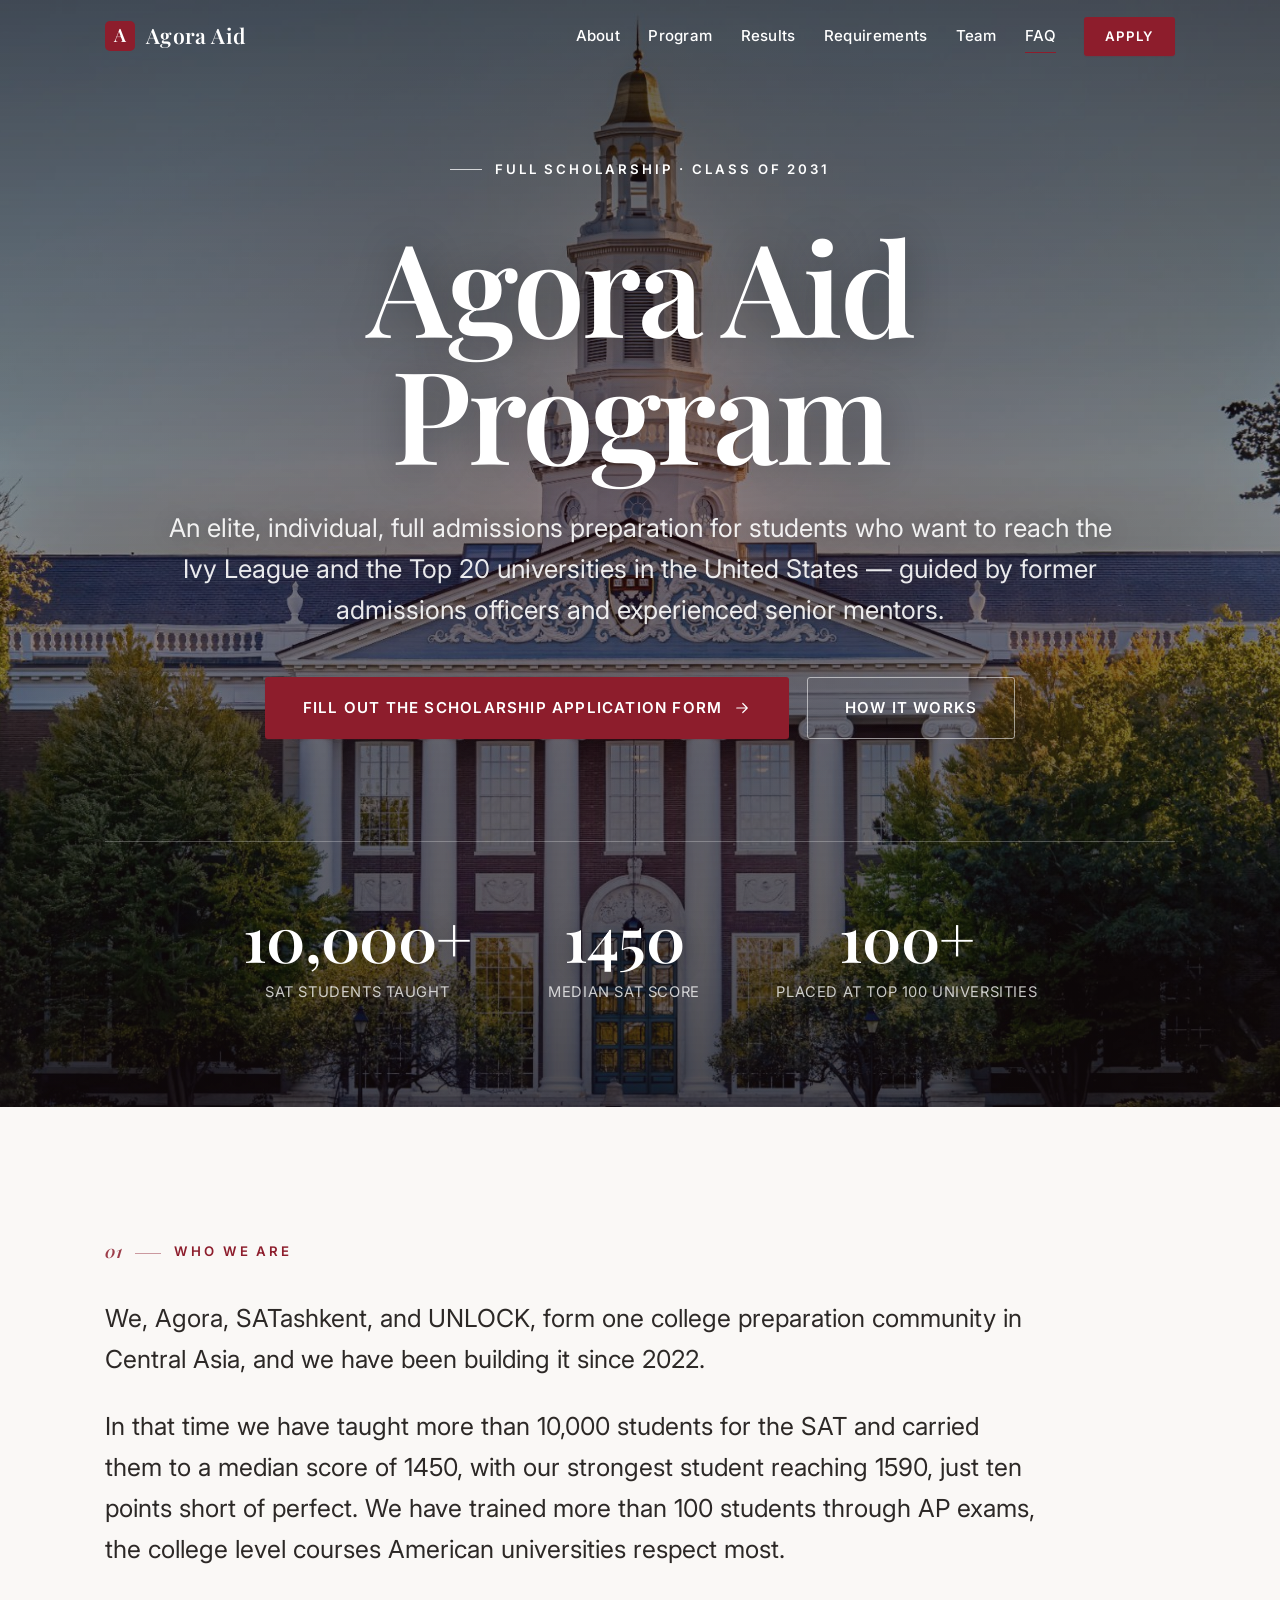
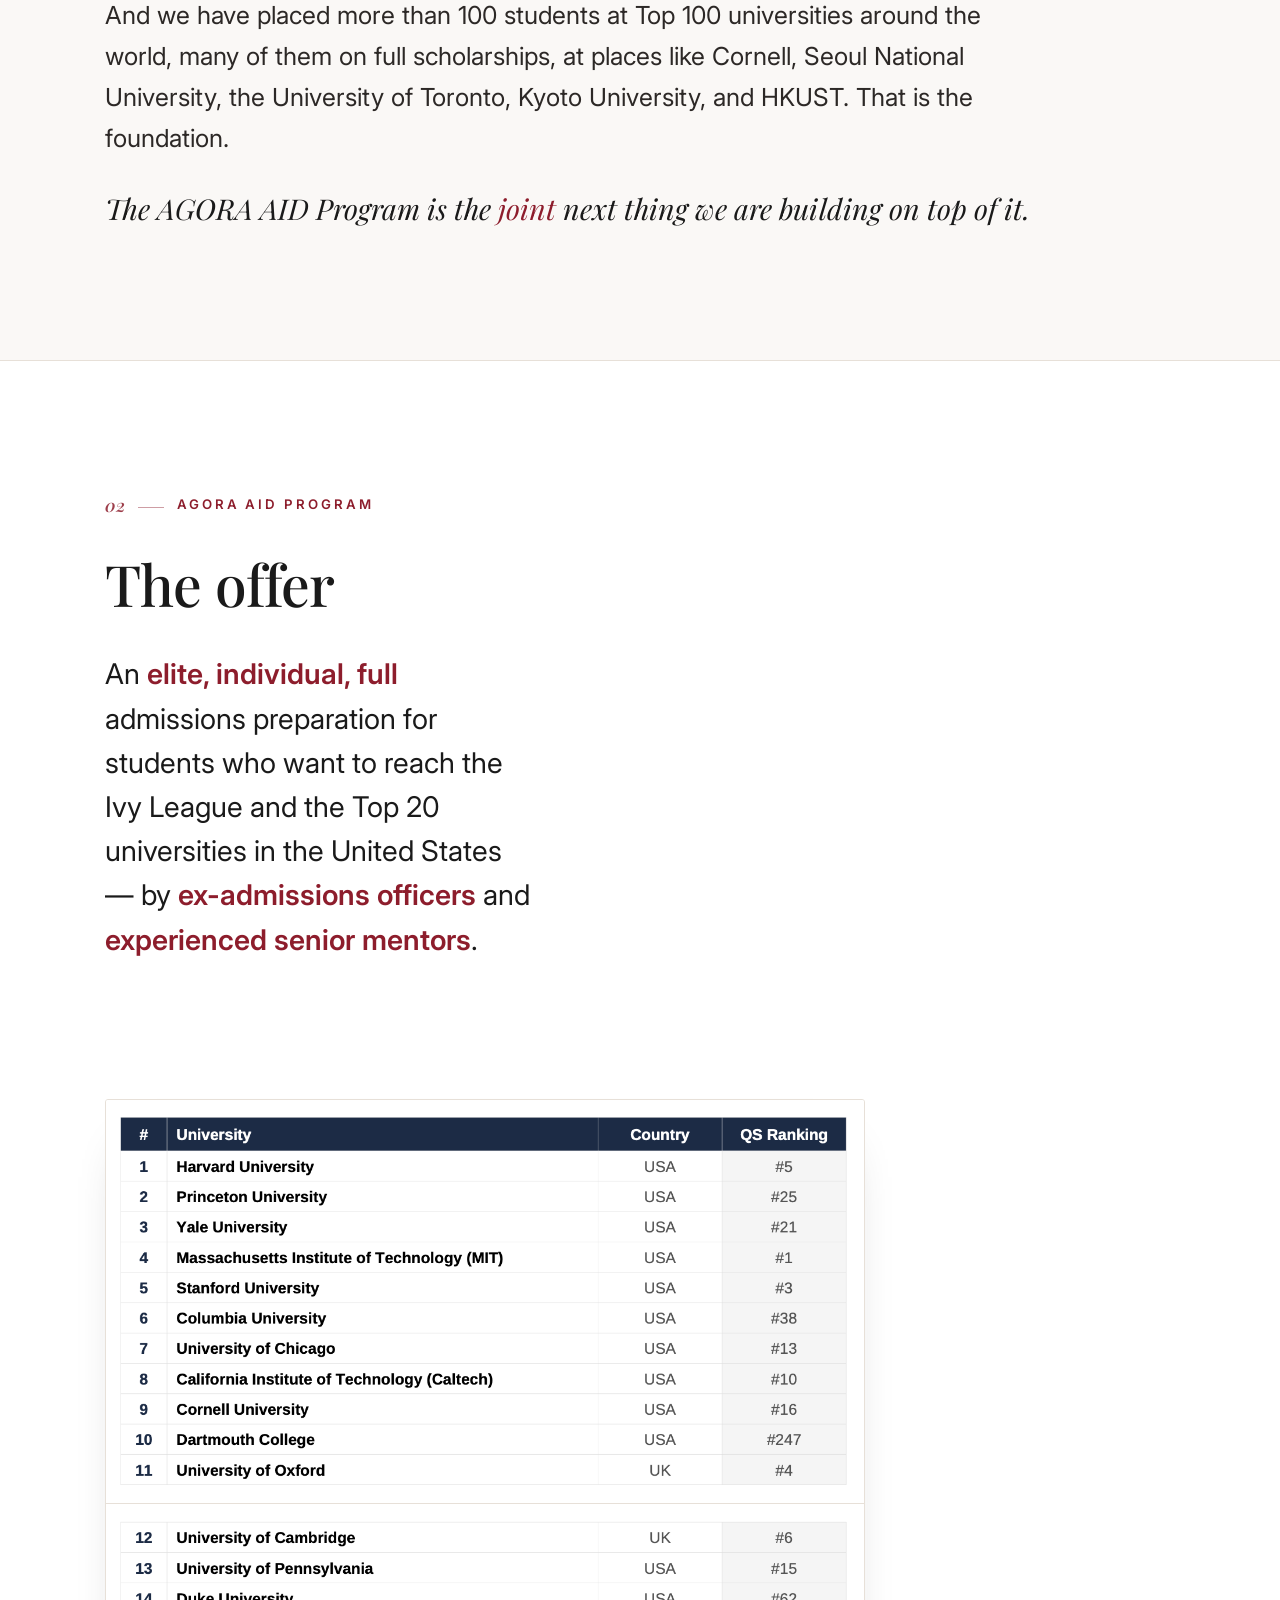
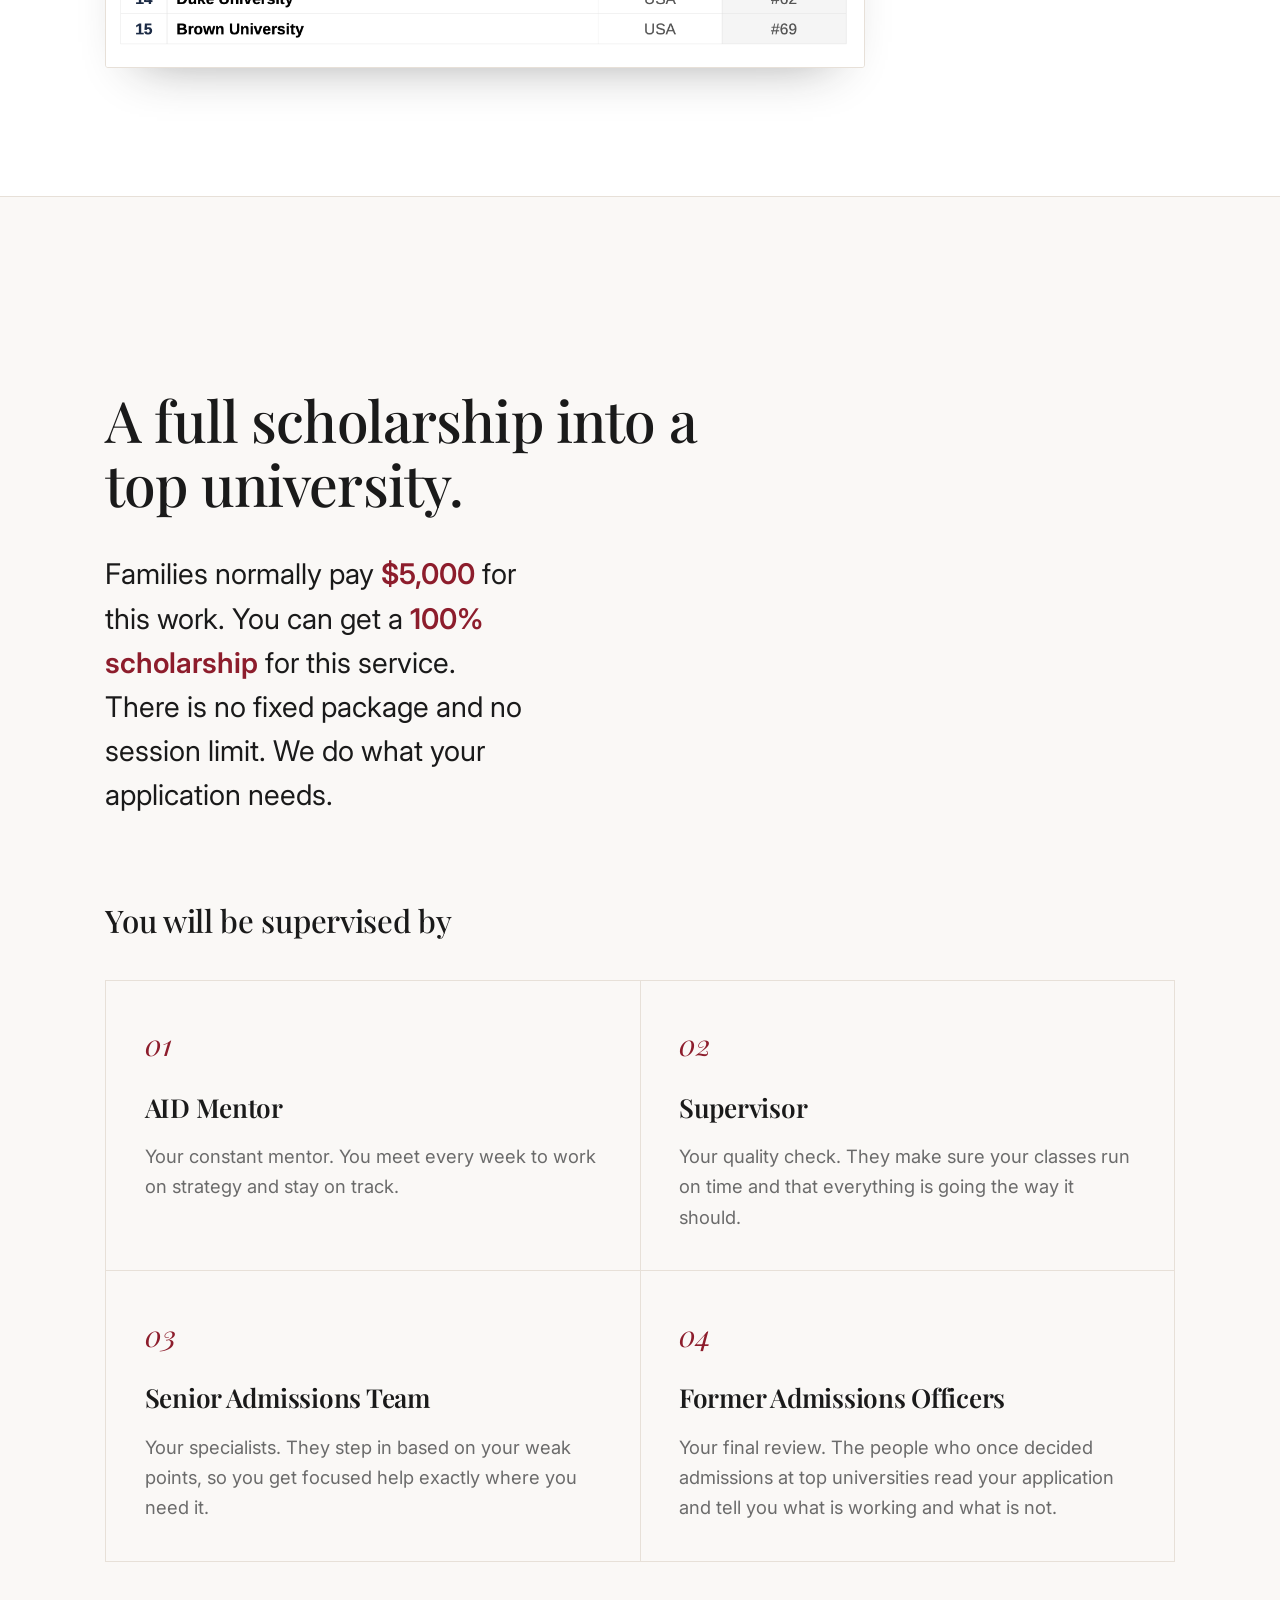
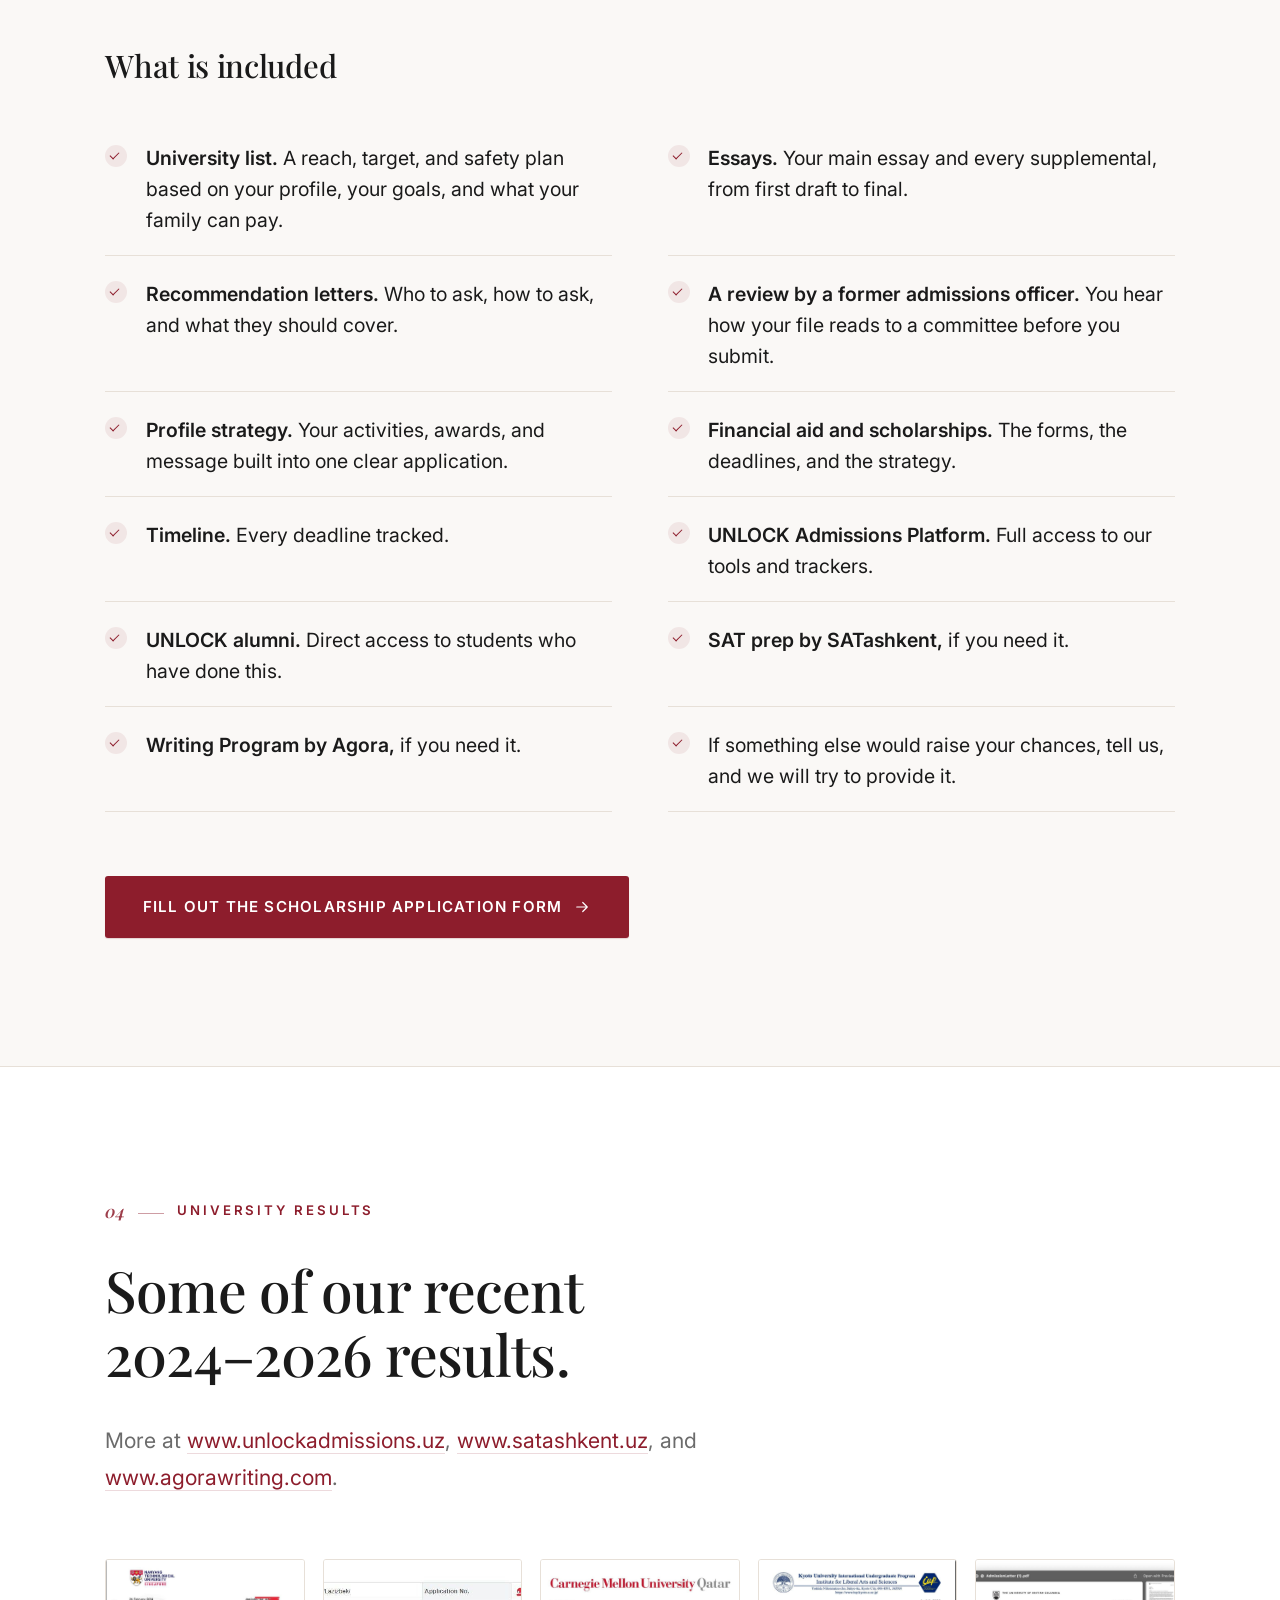
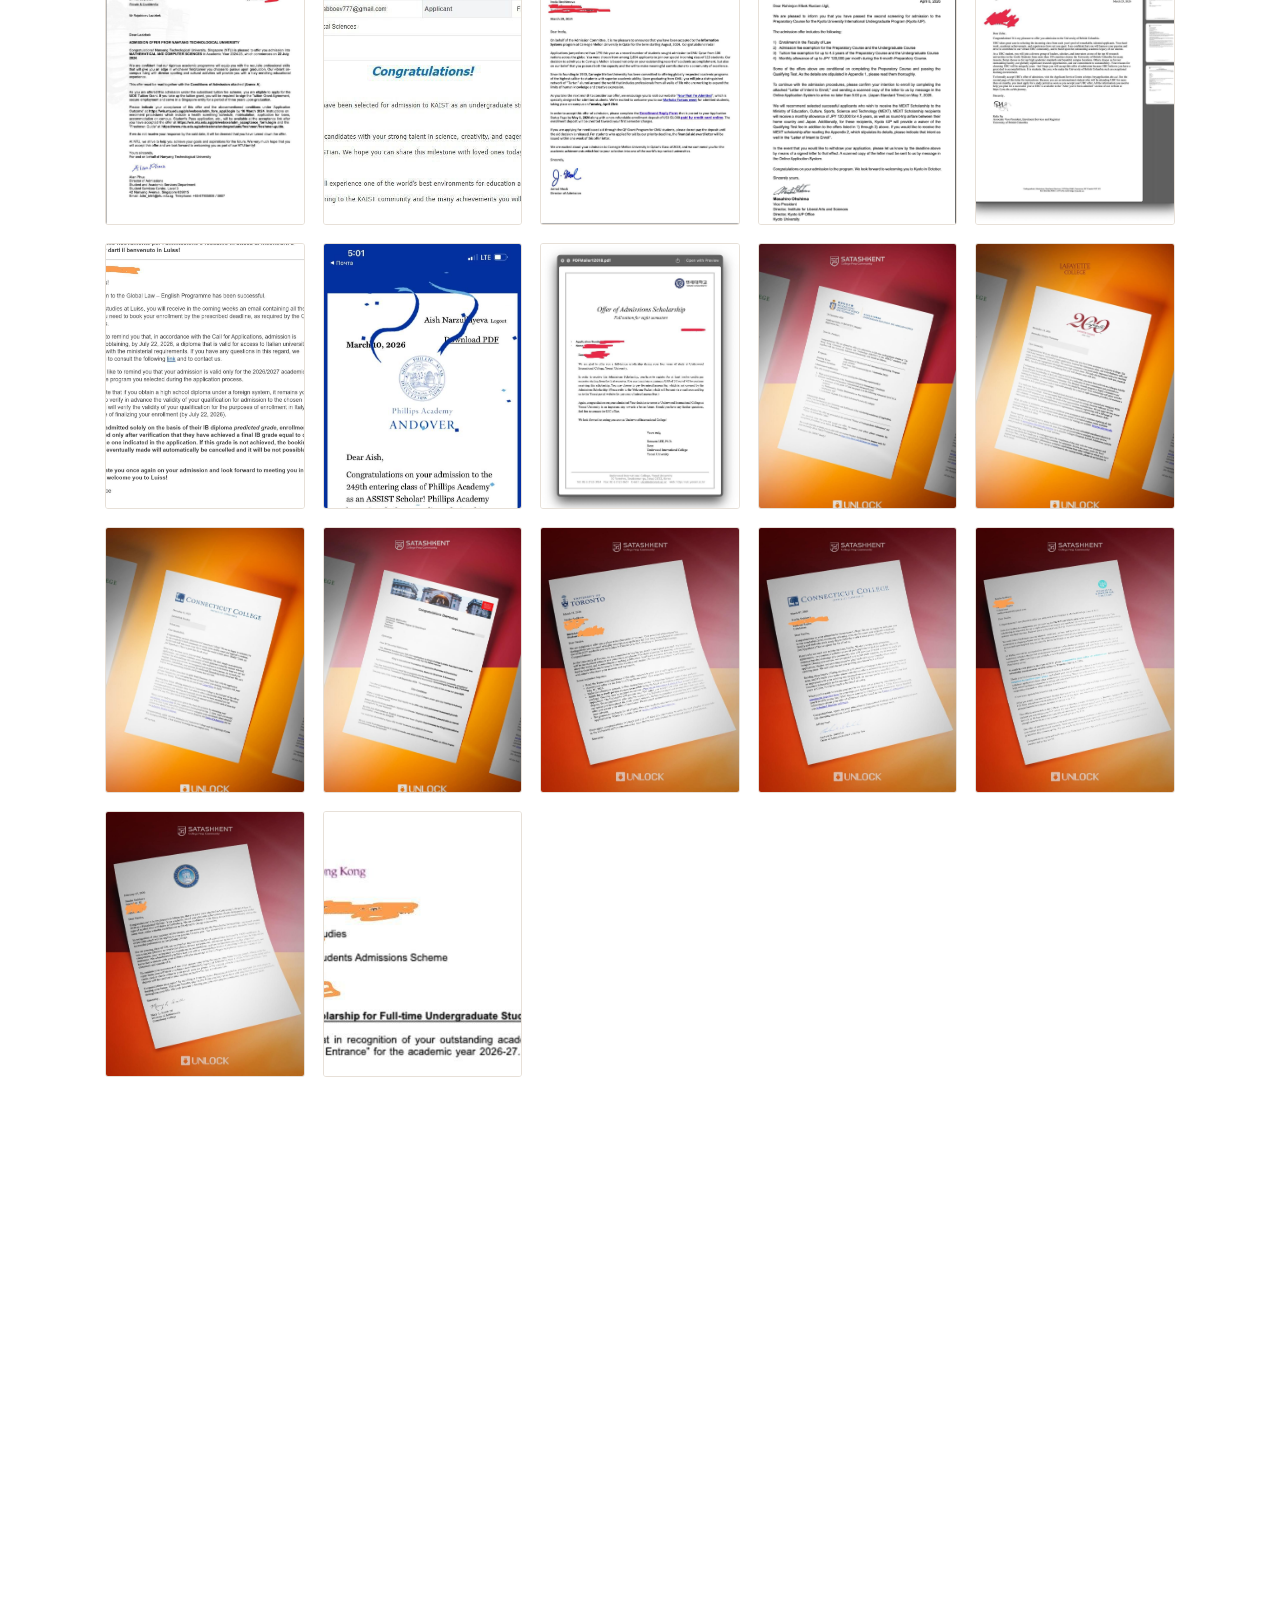
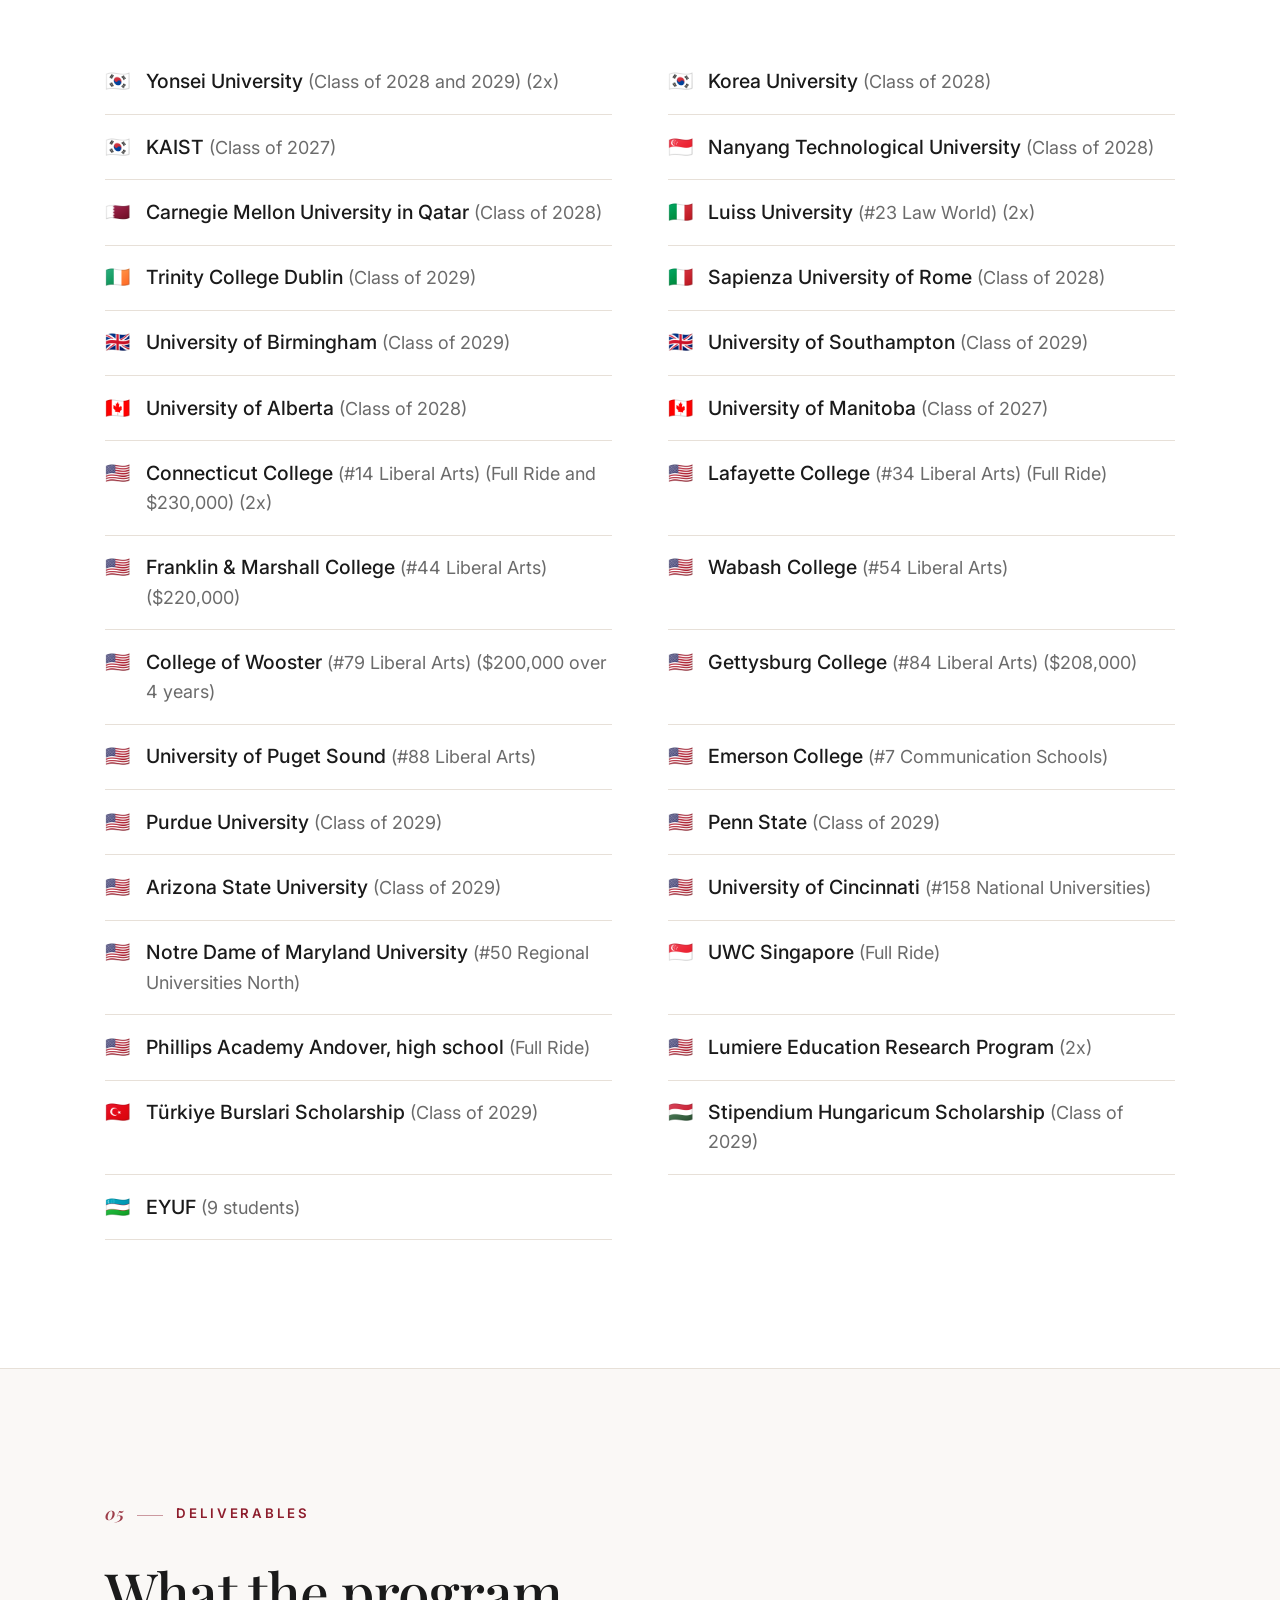
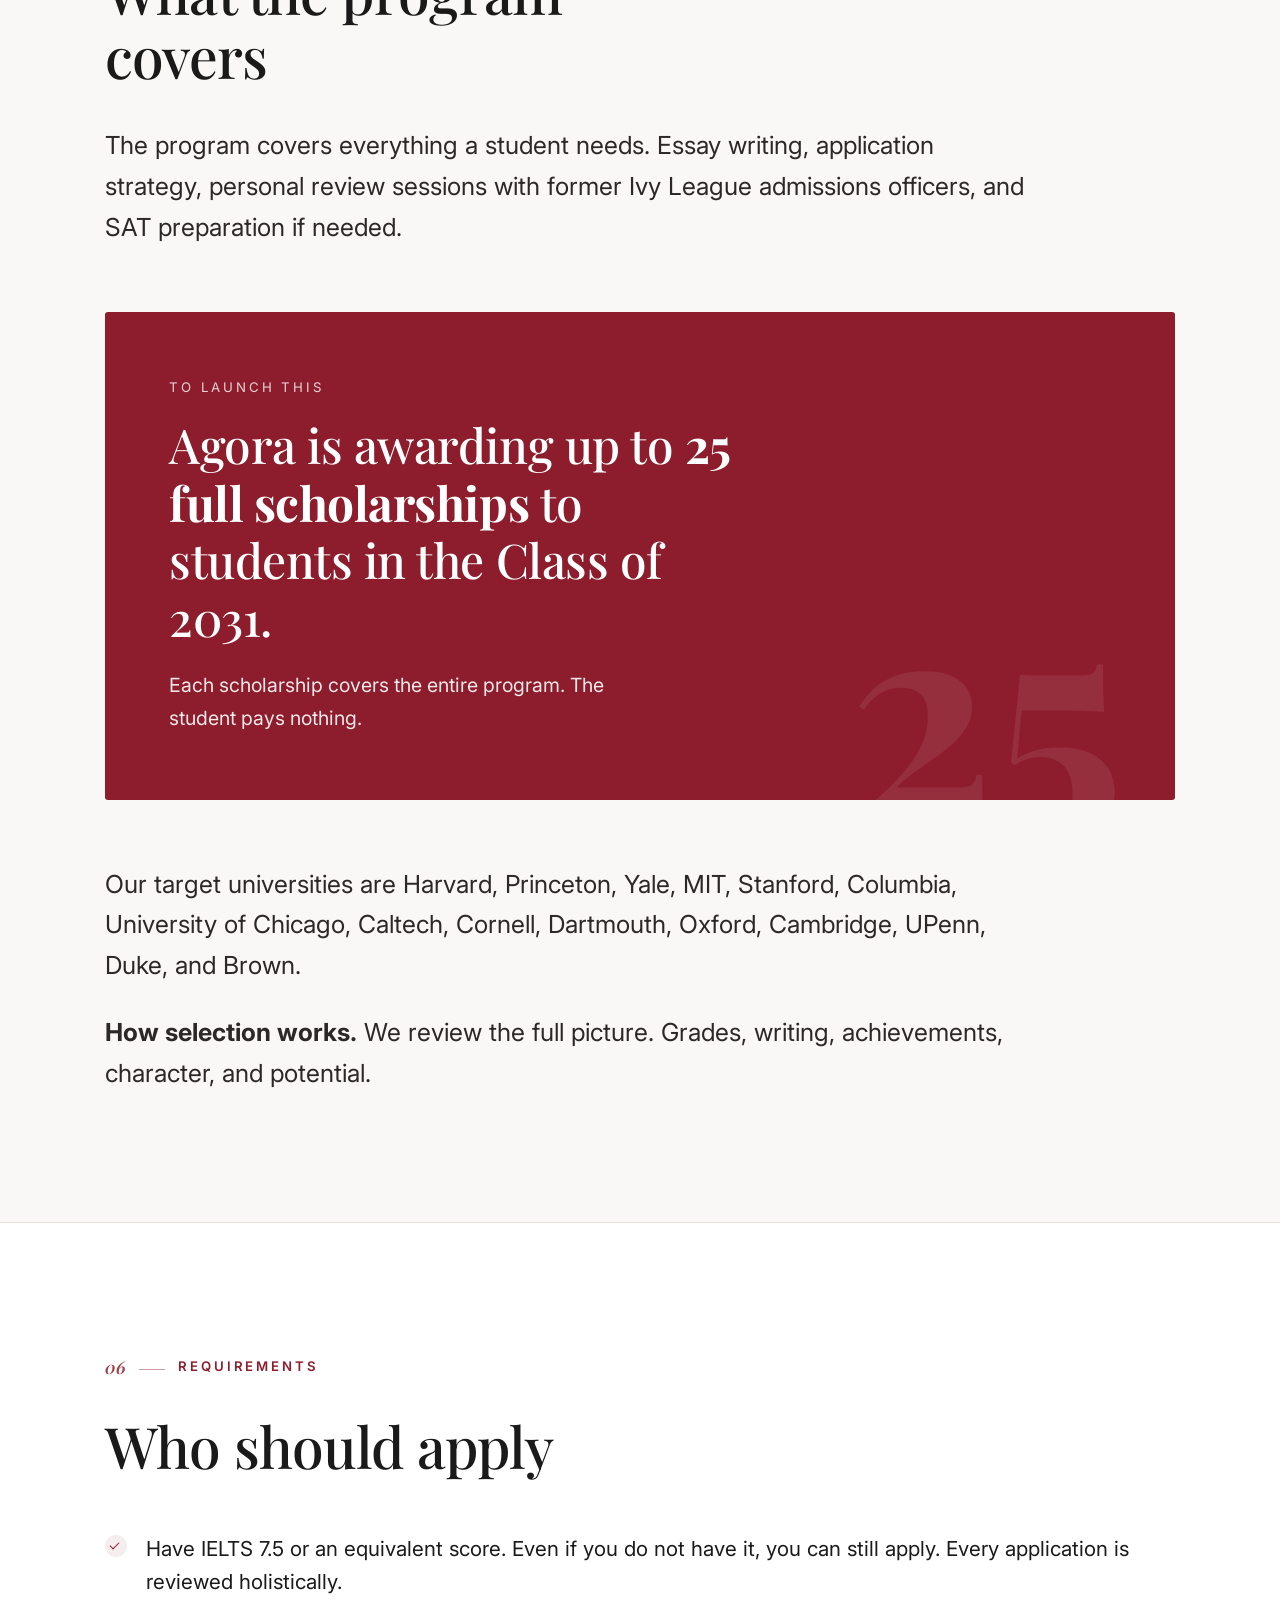
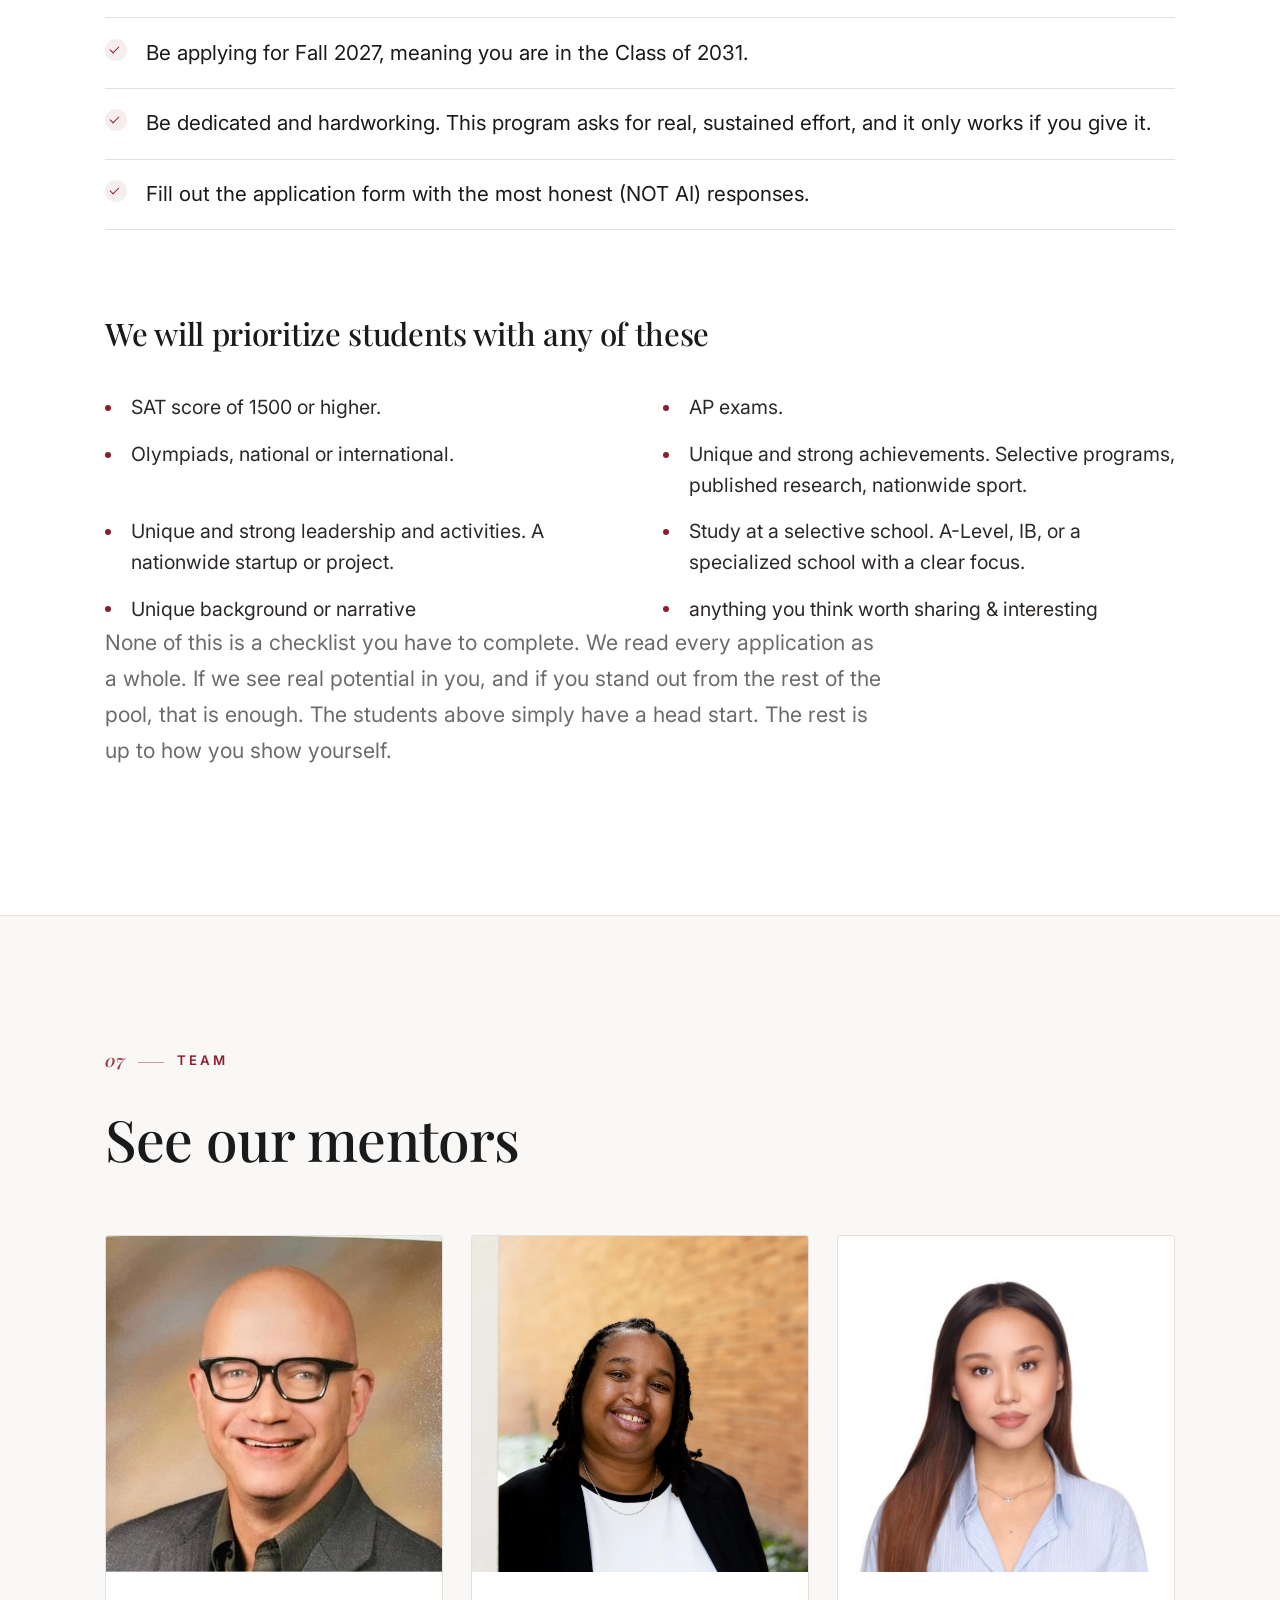
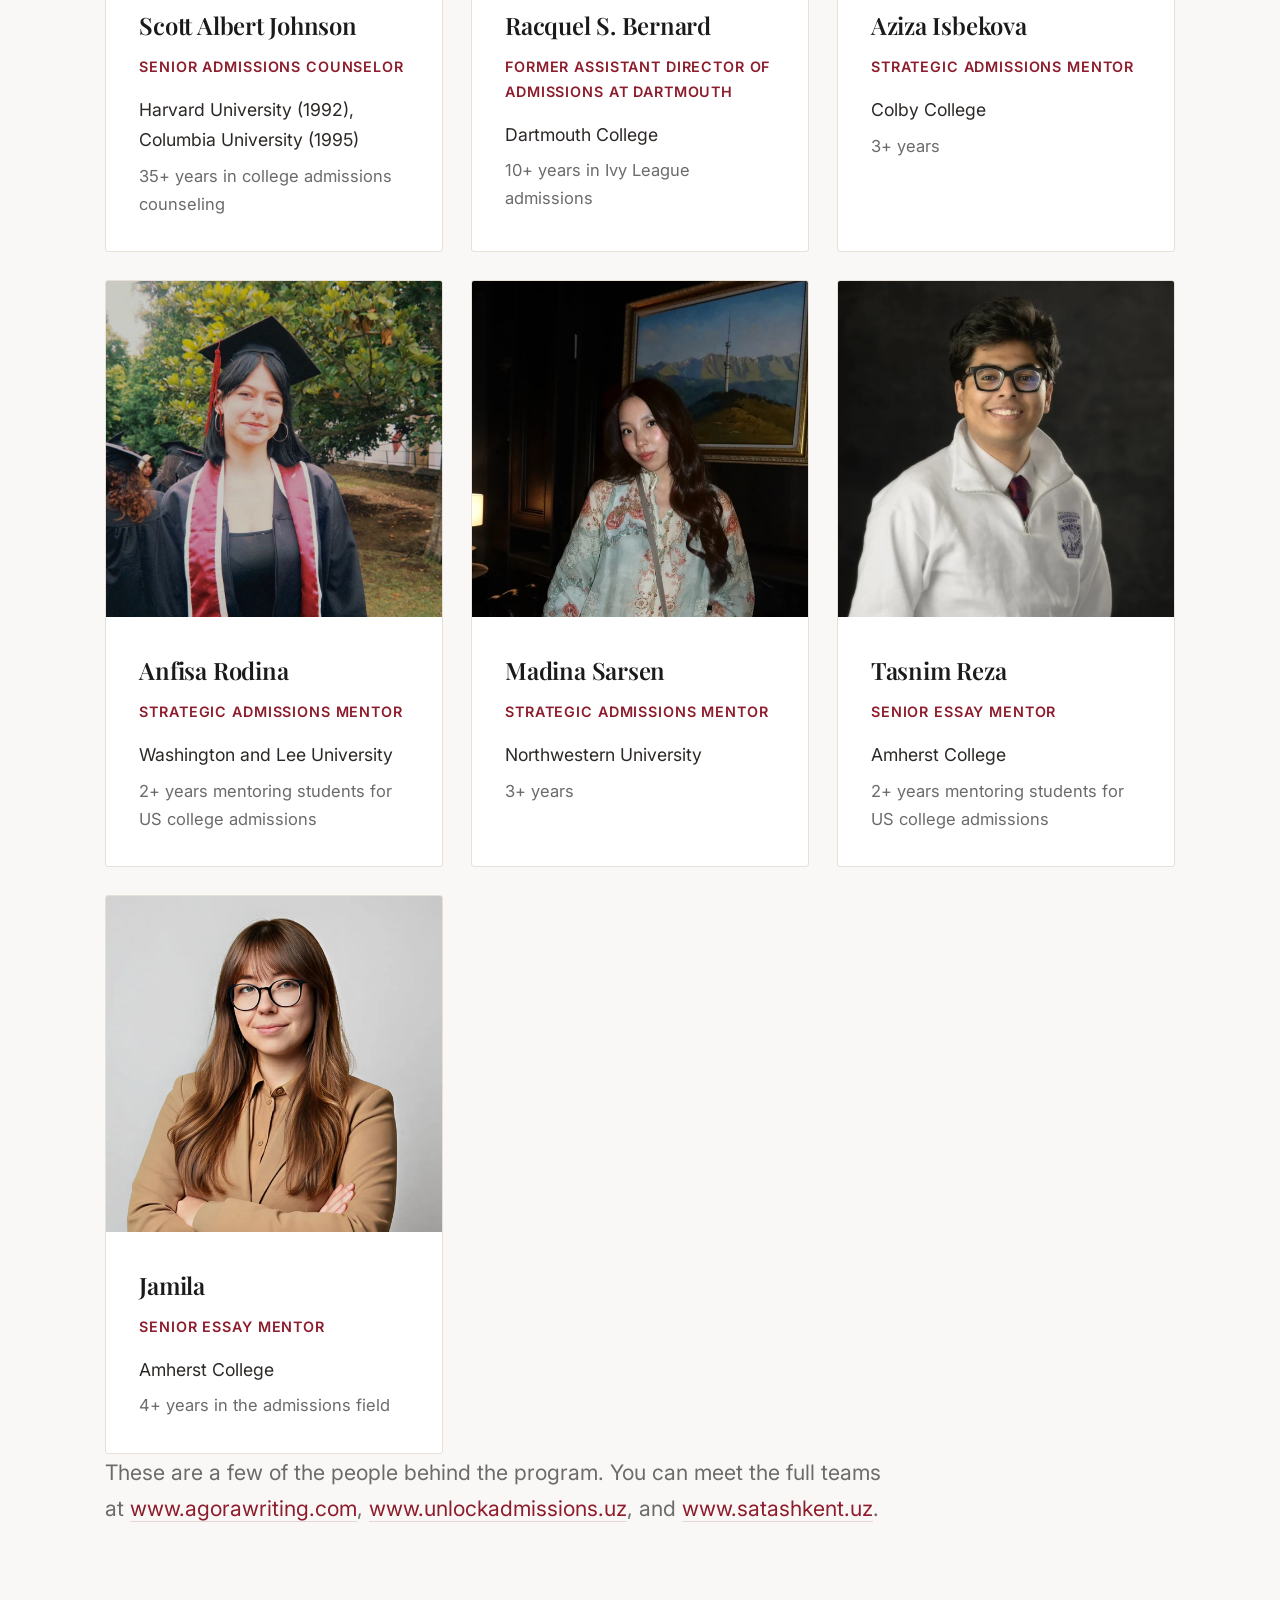
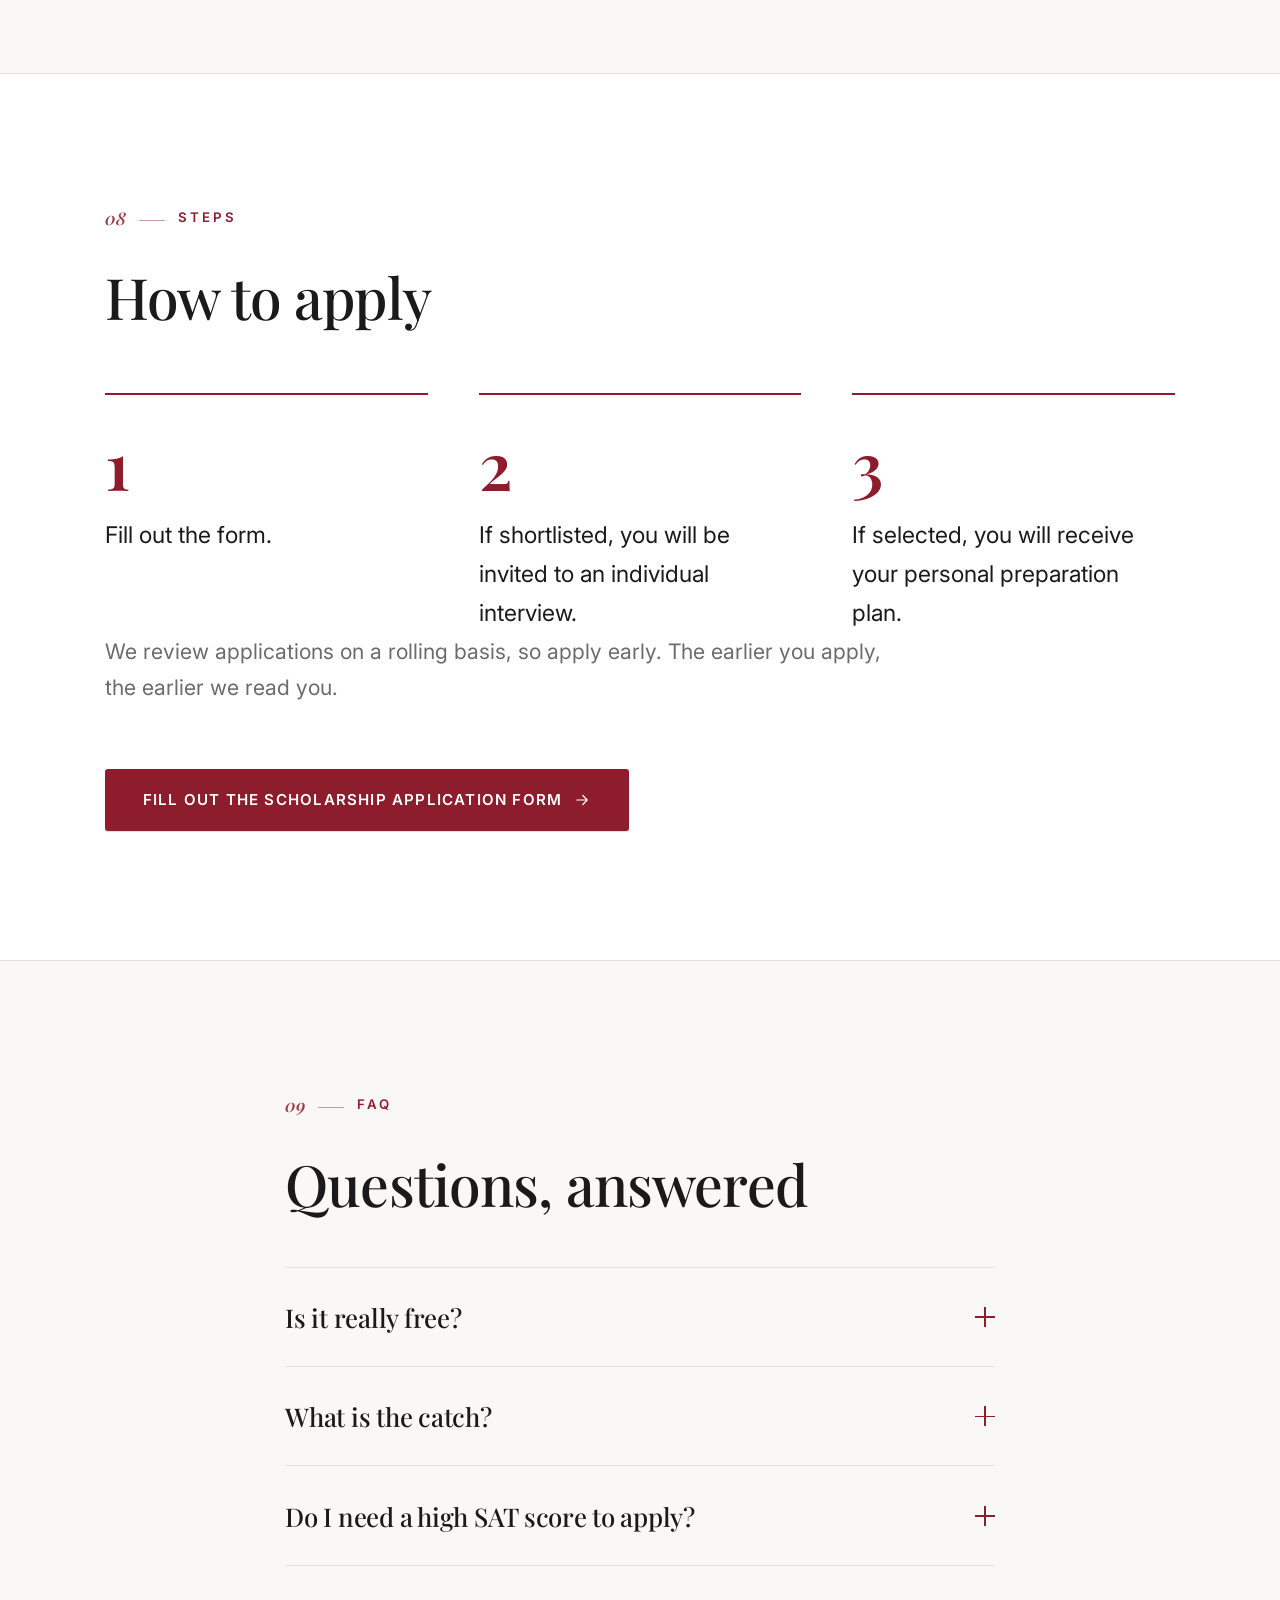
==== index.html @ 552ac9ff "Add Agora Aid Program scholarship landing site Premium single-page marketing site (HTML/CSS/vanilla " ====
<!DOCTYPE html>
<html lang="en">
<head>
  <meta charset="UTF-8" />
  <meta name="viewport" content="width=device-width, initial-scale=1" />

  <title>Agora Aid Program — Class of 2031 · Full Scholarship</title>
  <meta
    name="description"
    content="An elite, individual, full admissions preparation for students aiming at the Ivy League and the Top 20 universities in the United States. Up to 25 full scholarships for the Class of 2031."
  />
  <meta name="theme-color" content="#8D1D2C" />

  <!-- Open Graph -->
  <meta property="og:title" content="Agora Aid Program — Class of 2031 · Full Scholarship" />
  <meta
    property="og:description"
    content="Elite, individual admissions preparation for the Ivy League and Top 20 U.S. universities. Up to 25 full scholarships."
  />
  <meta property="og:type" content="website" />

  <!-- Favicon: ruby-red monogram -->
  <link
    rel="icon"
    href="data:image/svg+xml,%3Csvg xmlns='http://www.w3.org/2000/svg' viewBox='0 0 100 100'%3E%3Crect width='100' height='100' rx='14' fill='%238D1D2C'/%3E%3Ctext x='50' y='73' font-family='Georgia,serif' font-size='62' fill='%23FAF8F6' text-anchor='middle'%3EA%3C/text%3E%3C/svg%3E"
  />

  <!-- Fonts: Playfair Display (display serif) + Inter (body sans) -->
  <link rel="preconnect" href="https://fonts.googleapis.com" />
  <link rel="preconnect" href="https://fonts.gstatic.com" crossorigin />
  <link
    href="https://fonts.googleapis.com/css2?family=Inter:wght@300;400;500;600;700&family=Playfair+Display:ital,wght@0,400;0,500;0,600;0,700;1,400;1,500&display=swap"
    rel="stylesheet"
  />

  <!-- Hero background (LCP) — fetch early -->
  <link rel="preload" as="image" href="images/hero.jpg" />

  <link rel="stylesheet" href="styles.css" />
</head>

<body>
  <!-- Accessibility: skip link -->
  <a class="skip-link" href="#main">Skip to content</a>

  <!-- ============================================================= -->
  <!-- NAVIGATION                                                     -->
  <!-- ============================================================= -->
  <header class="nav" id="nav" data-nav>
    <div class="container nav__inner">
      <a class="nav__brand" href="#top" aria-label="Agora Aid Program — home">
        <span class="nav__brand-mark">A</span>
        <span class="nav__brand-text">Agora&nbsp;Aid</span>
      </a>

      <nav class="nav__links" id="nav-links" aria-label="Primary">
        <a href="#about">About</a>
        <a href="#program">Program</a>
        <a href="#results">Results</a>
        <a href="#requirements">Requirements</a>
        <a href="#team">Team</a>
        <a href="#faq">FAQ</a>
        <a class="btn btn--primary btn--sm nav__cta" href="#apply">Apply</a>
      </nav>

      <button
        class="nav__toggle"
        id="nav-toggle"
        aria-label="Open menu"
        aria-expanded="false"
        aria-controls="nav-links"
      >
        <span></span><span></span><span></span>
      </button>
    </div>
  </header>

  <main id="main">
    <a id="top"></a>

    <!-- =========================================================== -->
    <!-- HERO                                                         -->
    <!-- =========================================================== -->
    <section class="hero" id="hero">
      <div class="container hero__inner">
        <p class="eyebrow eyebrow--center reveal">
          <span class="eyebrow__rule"></span>
          Full Scholarship · Class of 2031
        </p>

        <h1 class="hero__title reveal" data-reveal-delay="1">
          Agora Aid<br />Program
        </h1>

        <p class="hero__lead reveal" data-reveal-delay="2">
          An elite, individual, full admissions preparation for students who want to
          reach the Ivy League and the Top&nbsp;20 universities in the United States —
          guided by former admissions officers and experienced senior mentors.
        </p>

        <div class="hero__actions reveal" data-reveal-delay="3">
          <a class="btn btn--primary btn--lg" href="#apply">
            Fill out the scholarship application form
            <svg class="btn__arrow" viewBox="0 0 24 24" aria-hidden="true">
              <path d="M5 12h14M13 6l6 6-6 6" fill="none" stroke="currentColor" stroke-width="1.6" stroke-linecap="round" stroke-linejoin="round"/>
            </svg>
          </a>
          <a class="btn btn--ghost btn--lg" href="#about">How it works</a>
        </div>

        <!-- Stat band -->
        <dl class="stats reveal" data-reveal-delay="4">
          <div class="stats__item">
            <dt class="stats__num">10,000+</dt>
            <dd class="stats__label">SAT students taught</dd>
          </div>
          <div class="stats__item">
            <dt class="stats__num">1450</dt>
            <dd class="stats__label">Median SAT score</dd>
          </div>
          <div class="stats__item">
            <dt class="stats__num">100+</dt>
            <dd class="stats__label">Placed at Top 100 universities</dd>
          </div>
        </dl>
      </div>
    </section>

    <!-- =========================================================== -->
    <!-- 01 · WHO WE ARE                                              -->
    <!-- =========================================================== -->
    <section class="section" id="about">
      <div class="container">
        <p class="eyebrow reveal"><span class="eyebrow__num">01</span> Who We Are</p>
        <div class="prose prose--lead">
          <p class="reveal">
            We, Agora, SATashkent, and UNLOCK, form one college preparation community in
            Central Asia, and we have been building it since 2022.
          </p>
          <p class="reveal">
            In that time we have taught more than 10,000 students for the SAT and carried
            them to a median score of 1450, with our strongest student reaching 1590, just
            ten points short of perfect. We have trained more than 100 students through AP
            exams, the college level courses American universities respect most.
          </p>
          <p class="reveal">
            And we have placed more than 100 students at Top 100 universities around the
            world, many of them on full scholarships, at places like Cornell, Seoul National
            University, the University of Toronto, Kyoto University, and HKUST. That is the
            foundation.
          </p>
          <p class="reveal prose__accent">
            The AGORA AID Program is the <em>joint</em> next thing we are building on top of it.
          </p>
        </div>
      </div>
    </section>

    <!-- =========================================================== -->
    <!-- 02 · AGORA AID PROGRAM                                       -->
    <!-- =========================================================== -->
    <section class="section section--alt" id="program">
      <div class="container">
        <p class="eyebrow reveal"><span class="eyebrow__num">02</span> Agora Aid Program</p>
        <h2 class="section__title reveal">The offer</h2>

        <p class="prose__statement reveal">
          An <strong>elite, individual, full</strong> admissions preparation for students who
          want to reach the Ivy League and the Top 20 universities in the United States — by
          <strong>ex-admissions officers</strong> and <strong>experienced senior mentors</strong>.
        </p>

        <p class="program__focus-label eyebrow reveal">
          We will focus on these universities <span class="program__focus-note">(not limited to)</span>
        </p>

        <!-- Target university table (images from the source) -->
        <figure class="uni-table reveal">
          <img
            src="images/universities-1.png"
            alt="Target universities 1–11: Harvard, Princeton, Yale, MIT, Stanford, Columbia, University of Chicago, Caltech, Cornell, Dartmouth and University of Oxford, with country and QS World ranking."
            width="1304" height="694" loading="lazy"
          />
          <img
            src="images/universities-2.png"
            alt="Target universities 12–15: University of Cambridge, University of Pennsylvania, Duke University and Brown University, with country and QS World ranking."
            width="1304" height="280" loading="lazy"
          />
        </figure>
      </div>
    </section>

    <!-- =========================================================== -->
    <!-- 03 · WHAT YOU GET                                            -->
    <!-- =========================================================== -->
    <section class="section" id="benefits">
      <div class="container">
        <p class="eyebrow reveal"><span class="eyebrow__num">03</span> What You Get</p>
        <h2 class="section__title reveal">A full scholarship into a top university.</h2>

        <p class="prose__statement reveal">
          Families normally pay <strong>$5,000</strong> for this work. You can get a
          <strong>100% scholarship</strong> for this service. There is no fixed package and no
          session limit. We do what your application needs.
        </p>

        <h3 class="subhead reveal">You will be supervised by</h3>
        <ol class="cards cards--numbered" aria-label="Your team">
          <li class="card reveal">
            <span class="card__num">01</span>
            <h4 class="card__title">AID Mentor</h4>
            <p class="card__body">
              Your constant mentor. You meet every week to work on strategy and stay on track.
            </p>
          </li>
          <li class="card reveal">
            <span class="card__num">02</span>
            <h4 class="card__title">Supervisor</h4>
            <p class="card__body">
              Your quality check. They make sure your classes run on time and that everything
              is going the way it should.
            </p>
          </li>
          <li class="card reveal">
            <span class="card__num">03</span>
            <h4 class="card__title">Senior Admissions Team</h4>
            <p class="card__body">
              Your specialists. They step in based on your weak points, so you get focused help
              exactly where you need it.
            </p>
          </li>
          <li class="card reveal">
            <span class="card__num">04</span>
            <h4 class="card__title">Former Admissions Officers</h4>
            <p class="card__body">
              Your final review. The people who once decided admissions at top universities read
              your application and tell you what is working and what is not.
            </p>
          </li>
        </ol>

        <h3 class="subhead reveal">What is included</h3>
        <ul class="included" aria-label="What is included">
          <li class="included__item reveal">
            <span class="included__tick" aria-hidden="true"></span>
            <span><strong>University list.</strong> A reach, target, and safety plan based on your profile, your goals, and what your family can pay.</span>
          </li>
          <li class="included__item reveal">
            <span class="included__tick" aria-hidden="true"></span>
            <span><strong>Essays.</strong> Your main essay and every supplemental, from first draft to final.</span>
          </li>
          <li class="included__item reveal">
            <span class="included__tick" aria-hidden="true"></span>
            <span><strong>Recommendation letters.</strong> Who to ask, how to ask, and what they should cover.</span>
          </li>
          <li class="included__item reveal">
            <span class="included__tick" aria-hidden="true"></span>
            <span><strong>A review by a former admissions officer.</strong> You hear how your file reads to a committee before you submit.</span>
          </li>
          <li class="included__item reveal">
            <span class="included__tick" aria-hidden="true"></span>
            <span><strong>Profile strategy.</strong> Your activities, awards, and message built into one clear application.</span>
          </li>
          <li class="included__item reveal">
            <span class="included__tick" aria-hidden="true"></span>
            <span><strong>Financial aid and scholarships.</strong> The forms, the deadlines, and the strategy.</span>
          </li>
          <li class="included__item reveal">
            <span class="included__tick" aria-hidden="true"></span>
            <span><strong>Timeline.</strong> Every deadline tracked.</span>
          </li>
          <li class="included__item reveal">
            <span class="included__tick" aria-hidden="true"></span>
            <span><strong>UNLOCK Admissions Platform.</strong> Full access to our tools and trackers.</span>
          </li>
          <li class="included__item reveal">
            <span class="included__tick" aria-hidden="true"></span>
            <span><strong>UNLOCK alumni.</strong> Direct access to students who have done this.</span>
          </li>
          <li class="included__item reveal">
            <span class="included__tick" aria-hidden="true"></span>
            <span><strong>SAT prep by SATashkent,</strong> if you need it.</span>
          </li>
          <li class="included__item reveal">
            <span class="included__tick" aria-hidden="true"></span>
            <span><strong>Writing Program by Agora,</strong> if you need it.</span>
          </li>
          <li class="included__item reveal">
            <span class="included__tick" aria-hidden="true"></span>
            <span>If something else would raise your chances, tell us, and we will try to provide it.</span>
          </li>
        </ul>

        <div class="cta-inline reveal">
          <a class="btn btn--primary btn--lg" href="#apply">
            Fill out the scholarship application form
            <svg class="btn__arrow" viewBox="0 0 24 24" aria-hidden="true">
              <path d="M5 12h14M13 6l6 6-6 6" fill="none" stroke="currentColor" stroke-width="1.6" stroke-linecap="round" stroke-linejoin="round"/>
            </svg>
          </a>
        </div>
      </div>
    </section>

    <!-- =========================================================== -->
    <!-- 04 · UNIVERSITY RESULTS                                      -->
    <!-- =========================================================== -->
    <section class="section section--alt" id="results">
      <div class="container">
        <p class="eyebrow reveal"><span class="eyebrow__num">04</span> University Results</p>
        <h2 class="section__title reveal">Some of our recent 2024–2026 results.</h2>
        <p class="prose__statement prose__statement--sm reveal">
          More at
          <a href="https://www.unlockadmissions.uz" target="_blank" rel="noopener">www.unlockadmissions.uz</a>,
          <a href="https://www.satashkent.uz" target="_blank" rel="noopener">www.satashkent.uz</a>, and
          <a href="https://www.agorawriting.com" target="_blank" rel="noopener">www.agorawriting.com</a>.
        </p>

        <!-- Offer-letter gallery (images from the source). Click to enlarge. -->
        <ul class="gallery reveal" aria-label="Admission and scholarship offer letters">
          <li><button class="gallery__tile" type="button" data-full="images/result-01.jpg" aria-label="Enlarge offer letter 1 of 17"><img src="images/result-01.jpg" alt="Admission offer letter received by an Agora Aid student" loading="lazy" /></button></li>
          <li><button class="gallery__tile" type="button" data-full="images/result-02.jpg" aria-label="Enlarge offer letter 2 of 17"><img src="images/result-02.jpg" alt="Scholarship / admission result received by an Agora Aid student" loading="lazy" /></button></li>
          <li><button class="gallery__tile" type="button" data-full="images/result-03.jpg" aria-label="Enlarge offer letter 3 of 17"><img src="images/result-03.jpg" alt="Admission offer letter received by an Agora Aid student" loading="lazy" /></button></li>
          <li><button class="gallery__tile" type="button" data-full="images/result-04.jpg" aria-label="Enlarge offer letter 4 of 17"><img src="images/result-04.jpg" alt="Admission offer letter received by an Agora Aid student" loading="lazy" /></button></li>
          <li><button class="gallery__tile" type="button" data-full="images/result-05.jpg" aria-label="Enlarge offer letter 5 of 17"><img src="images/result-05.jpg" alt="Admission offer letter received by an Agora Aid student" loading="lazy" /></button></li>
          <li><button class="gallery__tile" type="button" data-full="images/result-06.jpg" aria-label="Enlarge offer letter 6 of 17"><img src="images/result-06.jpg" alt="Admission / scholarship result received by an Agora Aid student" loading="lazy" /></button></li>
          <li><button class="gallery__tile" type="button" data-full="images/result-07.jpg" aria-label="Enlarge offer letter 7 of 17"><img src="images/result-07.jpg" alt="Admission offer letter received by an Agora Aid student" loading="lazy" /></button></li>
          <li><button class="gallery__tile" type="button" data-full="images/result-08.jpg" aria-label="Enlarge offer letter 8 of 17"><img src="images/result-08.jpg" alt="Admission offer letter received by an Agora Aid student" loading="lazy" /></button></li>
          <li><button class="gallery__tile" type="button" data-full="images/result-09.jpg" aria-label="Enlarge offer letter 9 of 17"><img src="images/result-09.jpg" alt="Admission offer letter received by an Agora Aid student" loading="lazy" /></button></li>
          <li><button class="gallery__tile" type="button" data-full="images/result-10.jpg" aria-label="Enlarge offer letter 10 of 17"><img src="images/result-10.jpg" alt="Admission offer letter received by an Agora Aid student" loading="lazy" /></button></li>
          <li><button class="gallery__tile" type="button" data-full="images/result-11.jpg" aria-label="Enlarge offer letter 11 of 17"><img src="images/result-11.jpg" alt="Admission offer letter received by an Agora Aid student" loading="lazy" /></button></li>
          <li><button class="gallery__tile" type="button" data-full="images/result-12.jpg" aria-label="Enlarge offer letter 12 of 17"><img src="images/result-12.jpg" alt="Admission offer letter received by an Agora Aid student" loading="lazy" /></button></li>
          <li><button class="gallery__tile" type="button" data-full="images/result-13.jpg" aria-label="Enlarge offer letter 13 of 17"><img src="images/result-13.jpg" alt="Admission offer letter received by an Agora Aid student" loading="lazy" /></button></li>
          <li><button class="gallery__tile" type="button" data-full="images/result-14.jpg" aria-label="Enlarge offer letter 14 of 17"><img src="images/result-14.jpg" alt="Admission offer letter received by an Agora Aid student" loading="lazy" /></button></li>
          <li><button class="gallery__tile" type="button" data-full="images/result-15.jpg" aria-label="Enlarge offer letter 15 of 17"><img src="images/result-15.jpg" alt="Admission offer letter received by an Agora Aid student" loading="lazy" /></button></li>
          <li><button class="gallery__tile" type="button" data-full="images/result-16.jpg" aria-label="Enlarge offer letter 16 of 17"><img src="images/result-16.jpg" alt="Admission offer letter received by an Agora Aid student" loading="lazy" /></button></li>
          <li><button class="gallery__tile" type="button" data-full="images/result-17.jpg" aria-label="Enlarge offer letter 17 of 17"><img src="images/result-17.jpg" alt="Admission / scholarship result received by an Agora Aid student" loading="lazy" /></button></li>
        </ul>

        <ul class="results" aria-label="University results">
          <li class="results__item reveal"><span class="results__flag" aria-hidden="true">🇺🇸</span><span class="results__name">Cornell University <span class="results__note">(Class of 2029)</span></span></li>
          <li class="results__item reveal"><span class="results__flag" aria-hidden="true">🇨🇳</span><span class="results__name">Duke Kunshan University <span class="results__note">(#7 QS World) (Full Tuition, Class of 2028 and 2029) (2x)</span></span></li>
          <li class="results__item reveal"><span class="results__flag" aria-hidden="true">🇭🇰</span><span class="results__name">Hong Kong University <span class="results__note">(#11 QS World)</span></span></li>
          <li class="results__item reveal"><span class="results__flag" aria-hidden="true">🇨🇦</span><span class="results__name">University of Toronto <span class="results__note">(#25 QS World) (scholarships from $100,000 to $180,000, including St. George campus) (4x)</span></span></li>
          <li class="results__item reveal"><span class="results__flag" aria-hidden="true">🇭🇰</span><span class="results__name">Chinese University of Hong Kong <span class="results__note">(#32 QS World)</span></span></li>
          <li class="results__item reveal"><span class="results__flag" aria-hidden="true">🇨🇳</span><span class="results__name">NYU Shanghai <span class="results__note">(#40 QS World) (Full Tuition) (3x)</span></span></li>
          <li class="results__item reveal"><span class="results__flag" aria-hidden="true">🇬🇧</span><span class="results__name">King's College London <span class="results__note">(#40 QS World)</span></span></li>
          <li class="results__item reveal"><span class="results__flag" aria-hidden="true">🇭🇰</span><span class="results__name">HKUST <span class="results__note">(#47 QS World) (Full Tuition, Class of 2028 and 2030) (2x)</span></span></li>
          <li class="results__item reveal"><span class="results__flag" aria-hidden="true">🇯🇵</span><span class="results__name">Kyoto University <span class="results__note">(#55 QS World) (Full Tuition)</span></span></li>
          <li class="results__item reveal"><span class="results__flag" aria-hidden="true">🇭🇰</span><span class="results__name">PolyU Hong Kong <span class="results__note">(#57 QS World) (2x)</span></span></li>
          <li class="results__item reveal"><span class="results__flag" aria-hidden="true">🇯🇵</span><span class="results__name">Keio University <span class="results__note">(#188 QS World)</span></span></li>
          <li class="results__item reveal"><span class="results__flag" aria-hidden="true">🇰🇷</span><span class="results__name">Seoul National University <span class="results__note">(Class of 2029) (2x)</span></span></li>
          <li class="results__item reveal"><span class="results__flag" aria-hidden="true">🇰🇷</span><span class="results__name">Yonsei University <span class="results__note">(Class of 2028 and 2029) (2x)</span></span></li>
          <li class="results__item reveal"><span class="results__flag" aria-hidden="true">🇰🇷</span><span class="results__name">Korea University <span class="results__note">(Class of 2028)</span></span></li>
          <li class="results__item reveal"><span class="results__flag" aria-hidden="true">🇰🇷</span><span class="results__name">KAIST <span class="results__note">(Class of 2027)</span></span></li>
          <li class="results__item reveal"><span class="results__flag" aria-hidden="true">🇸🇬</span><span class="results__name">Nanyang Technological University <span class="results__note">(Class of 2028)</span></span></li>
          <li class="results__item reveal"><span class="results__flag" aria-hidden="true">🇶🇦</span><span class="results__name">Carnegie Mellon University in Qatar <span class="results__note">(Class of 2028)</span></span></li>
          <li class="results__item reveal"><span class="results__flag" aria-hidden="true">🇮🇹</span><span class="results__name">Luiss University <span class="results__note">(#23 Law World) (2x)</span></span></li>
          <li class="results__item reveal"><span class="results__flag" aria-hidden="true">🇮🇪</span><span class="results__name">Trinity College Dublin <span class="results__note">(Class of 2029)</span></span></li>
          <li class="results__item reveal"><span class="results__flag" aria-hidden="true">🇮🇹</span><span class="results__name">Sapienza University of Rome <span class="results__note">(Class of 2028)</span></span></li>
          <li class="results__item reveal"><span class="results__flag" aria-hidden="true">🇬🇧</span><span class="results__name">University of Birmingham <span class="results__note">(Class of 2029)</span></span></li>
          <li class="results__item reveal"><span class="results__flag" aria-hidden="true">🇬🇧</span><span class="results__name">University of Southampton <span class="results__note">(Class of 2029)</span></span></li>
          <li class="results__item reveal"><span class="results__flag" aria-hidden="true">🇨🇦</span><span class="results__name">University of Alberta <span class="results__note">(Class of 2028)</span></span></li>
          <li class="results__item reveal"><span class="results__flag" aria-hidden="true">🇨🇦</span><span class="results__name">University of Manitoba <span class="results__note">(Class of 2027)</span></span></li>
          <li class="results__item reveal"><span class="results__flag" aria-hidden="true">🇺🇸</span><span class="results__name">Connecticut College <span class="results__note">(#14 Liberal Arts) (Full Ride and $230,000) (2x)</span></span></li>
          <li class="results__item reveal"><span class="results__flag" aria-hidden="true">🇺🇸</span><span class="results__name">Lafayette College <span class="results__note">(#34 Liberal Arts) (Full Ride)</span></span></li>
          <li class="results__item reveal"><span class="results__flag" aria-hidden="true">🇺🇸</span><span class="results__name">Franklin &amp; Marshall College <span class="results__note">(#44 Liberal Arts) ($220,000)</span></span></li>
          <li class="results__item reveal"><span class="results__flag" aria-hidden="true">🇺🇸</span><span class="results__name">Wabash College <span class="results__note">(#54 Liberal Arts)</span></span></li>
          <li class="results__item reveal"><span class="results__flag" aria-hidden="true">🇺🇸</span><span class="results__name">College of Wooster <span class="results__note">(#79 Liberal Arts) ($200,000 over 4 years)</span></span></li>
          <li class="results__item reveal"><span class="results__flag" aria-hidden="true">🇺🇸</span><span class="results__name">Gettysburg College <span class="results__note">(#84 Liberal Arts) ($208,000)</span></span></li>
          <li class="results__item reveal"><span class="results__flag" aria-hidden="true">🇺🇸</span><span class="results__name">University of Puget Sound <span class="results__note">(#88 Liberal Arts)</span></span></li>
          <li class="results__item reveal"><span class="results__flag" aria-hidden="true">🇺🇸</span><span class="results__name">Emerson College <span class="results__note">(#7 Communication Schools)</span></span></li>
          <li class="results__item reveal"><span class="results__flag" aria-hidden="true">🇺🇸</span><span class="results__name">Purdue University <span class="results__note">(Class of 2029)</span></span></li>
          <li class="results__item reveal"><span class="results__flag" aria-hidden="true">🇺🇸</span><span class="results__name">Penn State <span class="results__note">(Class of 2029)</span></span></li>
          <li class="results__item reveal"><span class="results__flag" aria-hidden="true">🇺🇸</span><span class="results__name">Arizona State University <span class="results__note">(Class of 2029)</span></span></li>
          <li class="results__item reveal"><span class="results__flag" aria-hidden="true">🇺🇸</span><span class="results__name">University of Cincinnati <span class="results__note">(#158 National Universities)</span></span></li>
          <li class="results__item reveal"><span class="results__flag" aria-hidden="true">🇺🇸</span><span class="results__name">Notre Dame of Maryland University <span class="results__note">(#50 Regional Universities North)</span></span></li>
          <li class="results__item reveal"><span class="results__flag" aria-hidden="true">🇸🇬</span><span class="results__name">UWC Singapore <span class="results__note">(Full Ride)</span></span></li>
          <li class="results__item reveal"><span class="results__flag" aria-hidden="true">🇺🇸</span><span class="results__name">Phillips Academy Andover, high school <span class="results__note">(Full Ride)</span></span></li>
          <li class="results__item reveal"><span class="results__flag" aria-hidden="true">🇺🇸</span><span class="results__name">Lumiere Education Research Program <span class="results__note">(2x)</span></span></li>
          <li class="results__item reveal"><span class="results__flag" aria-hidden="true">🇹🇷</span><span class="results__name">Türkiye Burslari Scholarship <span class="results__note">(Class of 2029)</span></span></li>
          <li class="results__item reveal"><span class="results__flag" aria-hidden="true">🇭🇺</span><span class="results__name">Stipendium Hungaricum Scholarship <span class="results__note">(Class of 2029)</span></span></li>
          <li class="results__item reveal"><span class="results__flag" aria-hidden="true">🇺🇿</span><span class="results__name">EYUF <span class="results__note">(9 students)</span></span></li>
        </ul>
      </div>
    </section>

    <!-- =========================================================== -->
    <!-- 05 · DELIVERABLES                                            -->
    <!-- =========================================================== -->
    <section class="section" id="deliverables">
      <div class="container">
        <p class="eyebrow reveal"><span class="eyebrow__num">05</span> Deliverables</p>
        <h2 class="section__title reveal">What the program covers</h2>

        <div class="prose prose--lead">
          <p class="reveal">
            The program covers everything a student needs. Essay writing, application strategy,
            personal review sessions with former Ivy League admissions officers, and SAT
            preparation if needed.
          </p>
        </div>

        <!-- Highlight callout -->
        <div class="callout reveal">
          <p class="callout__kicker">To launch this</p>
          <p class="callout__big">
            Agora is awarding up to <strong>25 full scholarships</strong> to students in the
            Class of 2031.
          </p>
          <p class="callout__sub">Each scholarship covers the entire program. The student pays nothing.</p>
        </div>

        <div class="prose prose--lead">
          <p class="reveal">
            Our target universities are Harvard, Princeton, Yale, MIT, Stanford, Columbia,
            University of Chicago, Caltech, Cornell, Dartmouth, Oxford, Cambridge, UPenn, Duke,
            and Brown.
          </p>
          <p class="reveal">
            <strong>How selection works.</strong> We review the full picture. Grades, writing,
            achievements, character, and potential.
          </p>
        </div>
      </div>
    </section>

    <!-- =========================================================== -->
    <!-- 06 · REQUIREMENTS                                            -->
    <!-- =========================================================== -->
    <section class="section section--alt" id="requirements">
      <div class="container">
        <p class="eyebrow reveal"><span class="eyebrow__num">06</span> Requirements</p>
        <h2 class="section__title reveal">Who should apply</h2>

        <ul class="reqs" aria-label="Requirements">
          <li class="reqs__item reveal">
            <span class="reqs__tick" aria-hidden="true"></span>
            <span>Have IELTS 7.5 or an equivalent score. Even if you do not have it, you can still apply. Every application is reviewed holistically.</span>
          </li>
          <li class="reqs__item reveal">
            <span class="reqs__tick" aria-hidden="true"></span>
            <span>Be applying for Fall 2027, meaning you are in the Class of 2031.</span>
          </li>
          <li class="reqs__item reveal">
            <span class="reqs__tick" aria-hidden="true"></span>
            <span>Be dedicated and hardworking. This program asks for real, sustained effort, and it only works if you give it.</span>
          </li>
          <li class="reqs__item reveal">
            <span class="reqs__tick" aria-hidden="true"></span>
            <span>Fill out the application form with the most honest (NOT AI) responses.</span>
          </li>
        </ul>

        <h3 class="subhead reveal">We will prioritize students with any of these</h3>
        <ul class="priorities" aria-label="Priority signals">
          <li class="reveal">SAT score of 1500 or higher.</li>
          <li class="reveal">AP exams.</li>
          <li class="reveal">Olympiads, national or international.</li>
          <li class="reveal">Unique and strong achievements. Selective programs, published research, nationwide sport.</li>
          <li class="reveal">Unique and strong leadership and activities. A nationwide startup or project.</li>
          <li class="reveal">Study at a selective school. A-Level, IB, or a specialized school with a clear focus.</li>
          <li class="reveal">Unique background or narrative</li>
          <li class="reveal">anything you think worth sharing &amp; interesting</li>
        </ul>

        <p class="prose__statement prose__statement--sm reveal">
          None of this is a checklist you have to complete. We read every application as a whole.
          If we see real potential in you, and if you stand out from the rest of the pool, that is
          enough. The students above simply have a head start. The rest is up to how you show
          yourself.
        </p>
      </div>
    </section>

    <!-- =========================================================== -->
    <!-- 07 · TEAM                                                    -->
    <!-- =========================================================== -->
    <section class="section" id="team">
      <div class="container">
        <p class="eyebrow reveal"><span class="eyebrow__num">07</span> Team</p>
        <h2 class="section__title reveal">See our mentors</h2>

        <ul class="team" aria-label="Mentors">
          <li class="mentor reveal">
            <div class="mentor__photo"><img src="images/team-scott-albert-johnson.jpg" alt="Portrait of Scott Albert Johnson" loading="lazy" /></div>
            <div class="mentor__body">
              <h3 class="mentor__name">Scott Albert Johnson</h3>
              <p class="mentor__role">Senior Admissions Counselor</p>
              <p class="mentor__school">Harvard University (1992), Columbia University (1995)</p>
              <p class="mentor__exp">35+ years in college admissions counseling</p>
            </div>
          </li>
          <li class="mentor reveal">
            <div class="mentor__photo"><img src="images/team-racquel-s-bernard.png" alt="Portrait of Racquel S. Bernard" loading="lazy" /></div>
            <div class="mentor__body">
              <h3 class="mentor__name">Racquel S. Bernard</h3>
              <p class="mentor__role">Former Assistant Director of Admissions at Dartmouth</p>
              <p class="mentor__school">Dartmouth College</p>
              <p class="mentor__exp">10+ years in Ivy League admissions</p>
            </div>
          </li>
          <li class="mentor reveal">
            <div class="mentor__photo"><img src="images/team-aziza-isbekova.jpg" alt="Portrait of Aziza Isbekova" loading="lazy" /></div>
            <div class="mentor__body">
              <h3 class="mentor__name">Aziza Isbekova</h3>
              <p class="mentor__role">Strategic Admissions Mentor</p>
              <p class="mentor__school">Colby College</p>
              <p class="mentor__exp">3+ years</p>
            </div>
          </li>
          <li class="mentor reveal">
            <div class="mentor__photo"><img src="images/team-anfisa-rodina.jpg" alt="Portrait of Anfisa Rodina" loading="lazy" /></div>
            <div class="mentor__body">
              <h3 class="mentor__name">Anfisa Rodina</h3>
              <p class="mentor__role">Strategic Admissions Mentor</p>
              <p class="mentor__school">Washington and Lee University</p>
              <p class="mentor__exp">2+ years mentoring students for US college admissions</p>
            </div>
          </li>
          <li class="mentor reveal">
            <div class="mentor__photo"><img src="images/team-madina-sarsen.png" alt="Portrait of Madina Sarsen" loading="lazy" /></div>
            <div class="mentor__body">
              <h3 class="mentor__name">Madina Sarsen</h3>
              <p class="mentor__role">Strategic Admissions Mentor</p>
              <p class="mentor__school">Northwestern University</p>
              <p class="mentor__exp">3+ years</p>
            </div>
          </li>
          <li class="mentor reveal">
            <div class="mentor__photo"><img src="images/team-tasnim-reza.png" alt="Portrait of Tasnim Reza" loading="lazy" /></div>
            <div class="mentor__body">
              <h3 class="mentor__name">Tasnim Reza</h3>
              <p class="mentor__role">Senior Essay Mentor</p>
              <p class="mentor__school">Amherst College</p>
              <p class="mentor__exp">2+ years mentoring students for US college admissions</p>
            </div>
          </li>
          <li class="mentor reveal">
            <div class="mentor__photo"><img src="images/team-jamila.png" alt="Portrait of Jamila" loading="lazy" /></div>
            <div class="mentor__body">
              <h3 class="mentor__name">Jamila</h3>
              <p class="mentor__role">Senior Essay Mentor</p>
              <p class="mentor__school">Amherst College</p>
              <p class="mentor__exp">4+ years in the admissions field</p>
            </div>
          </li>
        </ul>

        <p class="prose__statement prose__statement--sm reveal">
          These are a few of the people behind the program. You can meet the full teams at
          <a href="https://www.agorawriting.com" target="_blank" rel="noopener">www.agorawriting.com</a>,
          <a href="https://www.unlockadmissions.uz" target="_blank" rel="noopener">www.unlockadmissions.uz</a>, and
          <a href="https://www.satashkent.uz" target="_blank" rel="noopener">www.satashkent.uz</a>.
        </p>
      </div>
    </section>

    <!-- =========================================================== -->
    <!-- 08 · STEPS                                                   -->
    <!-- =========================================================== -->
    <section class="section section--alt" id="steps">
      <div class="container">
        <p class="eyebrow reveal"><span class="eyebrow__num">08</span> Steps</p>
        <h2 class="section__title reveal">How to apply</h2>

        <ol class="steps" aria-label="Application steps">
          <li class="step reveal">
            <span class="step__num">1</span>
            <p class="step__text">Fill out the form.</p>
          </li>
          <li class="step reveal">
            <span class="step__num">2</span>
            <p class="step__text">If shortlisted, you will be invited to an individual interview.</p>
          </li>
          <li class="step reveal">
            <span class="step__num">3</span>
            <p class="step__text">If selected, you will receive your personal preparation plan.</p>
          </li>
        </ol>

        <p class="prose__statement prose__statement--sm reveal">
          We review applications on a rolling basis, so apply early. The earlier you apply, the
          earlier we read you.
        </p>

        <div class="cta-inline reveal">
          <a class="btn btn--primary btn--lg" href="#apply">
            Fill out the scholarship application form
            <svg class="btn__arrow" viewBox="0 0 24 24" aria-hidden="true">
              <path d="M5 12h14M13 6l6 6-6 6" fill="none" stroke="currentColor" stroke-width="1.6" stroke-linecap="round" stroke-linejoin="round"/>
            </svg>
          </a>
        </div>
      </div>
    </section>

    <!-- =========================================================== -->
    <!-- 09 · FAQ                                                     -->
    <!-- =========================================================== -->
    <section class="section" id="faq">
      <div class="container container--narrow">
        <p class="eyebrow reveal"><span class="eyebrow__num">09</span> FAQ</p>
        <h2 class="section__title reveal">Questions, answered</h2>

        <div class="faq" data-faq>
          <div class="faq__item reveal">
            <button class="faq__q" aria-expanded="false">
              <span>Is it really free?</span>
              <span class="faq__icon" aria-hidden="true"></span>
            </button>
            <div class="faq__a">
              <p>Yes. The program is a full scholarship for everyone selected. There is no fee at any stage.</p>
            </div>
          </div>

          <div class="faq__item reveal">
            <button class="faq__q" aria-expanded="false">
              <span>What is the catch?</span>
              <span class="faq__icon" aria-hidden="true"></span>
            </button>
            <div class="faq__a">
              <p>There is none. We are launching our admissions program, and we want it to start with a strong group of students. Funding 25 talented students is how we do that. In return, we ask for one thing. Real, sustained effort.</p>
            </div>
          </div>

          <div class="faq__item reveal">
            <button class="faq__q" aria-expanded="false">
              <span>Do I need a high SAT score to apply?</span>
              <span class="faq__icon" aria-hidden="true"></span>
            </button>
            <div class="faq__a">
              <p>No. You do not need an SAT score at all to apply. If you are selected and you need SAT preparation, that is part of the program. We are looking for potential, not a score you already have.</p>
            </div>
          </div>

          <div class="faq__item reveal">
            <button class="faq__q" aria-expanded="false">
              <span>Does my English need to be perfect?</span>
              <span class="faq__icon" aria-hidden="true"></span>
            </button>
            <div class="faq__a">
              <p>No. We are not judging grammar. We are looking for real thinking and a real voice. Agora started as a writing class, so we know how to develop a student's writing from where it is now.</p>
            </div>
          </div>

          <div class="faq__item reveal">
            <button class="faq__q" aria-expanded="false">
              <span>Can I apply if I am not in the Class of 2031?</span>
              <span class="faq__icon" aria-hidden="true"></span>
            </button>
            <div class="faq__a">
              <p>No. This scholarship is only for students who finish high school in 2031 and apply for Fall 2027. If you are in a different year, follow us so you hear about future openings.</p>
            </div>
          </div>

          <div class="faq__item reveal">
            <button class="faq__q" aria-expanded="false">
              <span>Who can apply?</span>
              <span class="faq__icon" aria-hidden="true"></span>
            </button>
            <div class="faq__a">
              <p>Any student in Central Asia or beyond.</p>
            </div>
          </div>

          <div class="faq__item reveal">
            <button class="faq__q" aria-expanded="false">
              <span>How many students will you choose?</span>
              <span class="faq__icon" aria-hidden="true"></span>
            </button>
            <div class="faq__a">
              <p>Up to 25.</p>
            </div>
          </div>

          <div class="faq__item reveal">
            <button class="faq__q" aria-expanded="false">
              <span>How are students chosen?</span>
              <span class="faq__icon" aria-hidden="true"></span>
            </button>
            <div class="faq__a">
              <p>We read every application as a whole. Grades, writing, achievements, character, and potential. There is no single number that gets you in. The strongest applicants are then invited to an interview.</p>
            </div>
          </div>

          <div class="faq__item reveal">
            <button class="faq__q" aria-expanded="false">
              <span>What happens in the interview?</span>
              <span class="faq__icon" aria-hidden="true"></span>
            </button>
            <div class="faq__a">
              <p>It is a conversation. We want to understand how you think, why you want this, and whether you are ready to do serious work. We also explain exactly how the program will work for you.</p>
            </div>
          </div>

          <div class="faq__item reveal">
            <button class="faq__q" aria-expanded="false">
              <span>What if I am not selected?</span>
              <span class="faq__icon" aria-hidden="true"></span>
            </button>
            <div class="faq__a">
              <p>You can still work with us. SATashkent, UNLOCK Admissions, and Agora all run paid programs you can join. Learn more:
                <a href="https://www.satashkent.uz" target="_blank" rel="noopener">www.satashkent.uz</a>,
                <a href="https://www.unlockadmissions.uz" target="_blank" rel="noopener">www.unlockadmissions.uz</a> and
                <a href="https://www.satashkent.uz" target="_blank" rel="noopener">www.satashkent.uz</a></p>
            </div>
          </div>
        </div>
      </div>
    </section>

    <!-- =========================================================== -->
    <!-- 10 · APPLY                                                   -->
    <!-- =========================================================== -->
    <section class="section section--alt" id="apply">
      <div class="container container--narrow">
        <p class="eyebrow reveal"><span class="eyebrow__num">10</span> Apply</p>
        <h2 class="section__title reveal">Application form</h2>
        <p class="prose__statement prose__statement--sm reveal">
          Fill out the form with the most honest (not AI) responses. We review applications on a
          rolling basis — the earlier you apply, the earlier we read you.
        </p>

        <div class="apply-frame reveal">
          <iframe
            title="Agora Aid Program — Scholarship Application Form"
            src="https://satashkent.s20.online/common/5/form/draw?id=20&lead_status_id=103&lead_source_id=66&baseColor=205EDC&borderRadius=8&css=%2F%2Fcdn.alfacrm.pro%2Flead-form%2Fform.css"
            loading="lazy"
          ></iframe>
        </div>

        <p class="apply-fallback reveal">
          If the form is not working well, open it in a separate tab:
          <a
            class="apply-fallback__link"
            href="https://satashkent.s20.online/common/5/form/draw?id=20&lead_status_id=103&lead_source_id=66&baseColor=205EDC&borderRadius=8&css=%2F%2Fcdn.alfacrm.pro%2Flead-form%2Fform.css"
            target="_blank"
            rel="noopener"
          >Agora Aid Program | AlfaCRM →</a>
        </p>
      </div>
    </section>

    <!-- =========================================================== -->
    <!-- CONTACTS                                                     -->
    <!-- =========================================================== -->
    <section class="section contacts" id="contacts">
      <div class="container container--narrow">
        <p class="eyebrow reveal">Contacts &amp; Questions</p>
        <h2 class="section__title reveal">If you have any questions, contact us.</h2>

        <div class="contacts__grid">
          <a class="contacts__card reveal" href="https://t.me/agoraaid" target="_blank" rel="noopener">
            <span class="contacts__label">Telegram</span>
            <span class="contacts__value">@agoraaid</span>
          </a>
          <a class="contacts__card reveal" href="mailto:asadbekurakov2023@gmail.com">
            <span class="contacts__label">Email</span>
            <span class="contacts__value">asadbekurakov2023@gmail.com</span>
          </a>
        </div>
      </div>
    </section>
  </main>

  <!-- ============================================================= -->
  <!-- FOOTER                                                         -->
  <!-- ============================================================= -->
  <footer class="footer">
    <div class="container footer__inner">
      <div class="footer__brand">
        <span class="footer__mark">A</span>
        <p class="footer__title">Agora Aid Program</p>
        <p class="footer__tag">Class of 2031 · Full Scholarship</p>
      </div>

      <div class="footer__cols">
        <div class="footer__col">
          <p class="footer__heading">Community</p>
          <a href="https://www.satashkent.uz" target="_blank" rel="noopener">www.satashkent.uz</a>
          <a href="https://www.unlockadmissions.uz" target="_blank" rel="noopener">www.unlockadmissions.uz</a>
          <a href="https://www.agorawriting.com" target="_blank" rel="noopener">www.agorawriting.com</a>
        </div>
        <div class="footer__col">
          <p class="footer__heading">Contact</p>
          <a href="https://t.me/agoraaid" target="_blank" rel="noopener">Telegram · @agoraaid</a>
          <a href="mailto:asadbekurakov2023@gmail.com">asadbekurakov2023@gmail.com</a>
        </div>
      </div>
    </div>

    <div class="container footer__bottom">
      <p>© 2026 Agora Aid Program. A joint initiative by Agora, SATashkent &amp; UNLOCK.</p>
    </div>
  </footer>

  <!-- Lightbox for the offer-letter gallery -->
  <div class="lightbox" id="lightbox" aria-hidden="true" role="dialog" aria-modal="true" aria-label="Offer letter viewer">
    <button class="lightbox__btn lightbox__close" id="lightbox-close" aria-label="Close">&times;</button>
    <button class="lightbox__btn lightbox__prev" id="lightbox-prev" aria-label="Previous letter">&#8249;</button>
    <figure class="lightbox__stage">
      <img class="lightbox__img" id="lightbox-img" src="" alt="" />
      <figcaption class="lightbox__count" id="lightbox-count"></figcaption>
    </figure>
    <button class="lightbox__btn lightbox__next" id="lightbox-next" aria-label="Next letter">&#8250;</button>
  </div>

  <script src="script.js" defer></script>
</body>
</html>
---- styles.css ----
/* ===================================================================
   AGORA AID PROGRAM — Class of 2031
   Premium, minimalist scholarship landing page.
   Design system: Ruby Red (RAL 3003) + warm off-white + charcoal.
   Type: Playfair Display (display serif) / Inter (body sans).
   =================================================================== */

/* -------------------------------------------------------------------
   1. DESIGN TOKENS
   ------------------------------------------------------------------- */
:root {
  /* Brand */
  --red: #8d1d2c;          /* RAL 3003 Ruby Red — canonical brand color */
  --red-dark: #8a1319;     /* darker shade for hovers / depth */
  --red-soft: rgba(141, 29, 44, 0.08);
  --red-line: rgba(141, 29, 44, 0.16);

  /* Neutrals */
  --bg: #faf8f6;           /* warm off-white page background */
  --bg-alt: #ffffff;       /* alternating section / card surface */
  --ink: #1a1a1a;          /* charcoal body text (never pure black) */
  --ink-soft: #2c2826;
  --muted: #6b6b6b;        /* secondary text */
  --line: #e7e0d8;         /* warm hairline */
  --line-strong: #d8cfc4;
  --gold: #b08a52;         /* subtle warm accent, used sparingly */

  /* Type */
  --serif: "Playfair Display", Georgia, "Times New Roman", serif;
  --sans: "Inter", -apple-system, BlinkMacSystemFont, "Segoe UI", Roboto, sans-serif;

  /* Layout */
  --container: 1180px;
  --container-narrow: 820px;
  --pad-x: clamp(1.25rem, 5vw, 3rem);
  --section-y: clamp(4.5rem, 10vw, 9rem);
  --radius: 3px;

  /* Motion */
  --ease: cubic-bezier(0.22, 1, 0.36, 1);
  --dur: 0.55s;
}

/* -------------------------------------------------------------------
   2. RESET & BASE
   ------------------------------------------------------------------- */
*,
*::before,
*::after { box-sizing: border-box; }

* { margin: 0; }

html {
  /* Base scale bumped to 115% — scales the whole type system up ~15% */
  font-size: 115%;
  scroll-behavior: smooth;
  /* offset for sticky nav when jumping to anchors */
  scroll-padding-top: 88px;
  -webkit-text-size-adjust: 100%;
}

body {
  font-family: var(--sans);
  font-size: clamp(1rem, 0.96rem + 0.2vw, 1.0625rem);
  line-height: 1.7;
  color: var(--ink);
  background: var(--bg);
  -webkit-font-smoothing: antialiased;
  text-rendering: optimizeLegibility;
  overflow-x: hidden;
}

img { max-width: 100%; display: block; }

a { color: inherit; text-decoration: none; }

::selection {
  background: var(--red);
  color: #fff;
}

/* Visible focus for keyboard users */
:focus-visible {
  outline: 2px solid var(--red);
  outline-offset: 3px;
  border-radius: 2px;
}

/* Skip link */
.skip-link {
  position: absolute;
  left: -999px;
  top: 0;
  z-index: 200;
  background: var(--red);
  color: #fff;
  padding: 0.75rem 1.25rem;
  border-radius: var(--radius);
}
.skip-link:focus { left: 1rem; top: 1rem; }

/* -------------------------------------------------------------------
   3. LAYOUT PRIMITIVES
   ------------------------------------------------------------------- */
.container {
  width: 100%;
  max-width: var(--container);
  margin-inline: auto;
  padding-inline: var(--pad-x);
}
.container--narrow { max-width: var(--container-narrow); }

.section { padding-block: var(--section-y); }
.section--alt { background: var(--bg-alt); }

/* Hairline between alternating blocks */
.section--alt { border-block: 1px solid var(--line); }

/* -------------------------------------------------------------------
   4. TYPOGRAPHY HELPERS
   ------------------------------------------------------------------- */
.eyebrow {
  display: inline-flex;
  align-items: center;
  gap: 0.7rem;
  font-size: 0.72rem;
  font-weight: 600;
  letter-spacing: 0.22em;
  text-transform: uppercase;
  color: var(--red);
  margin-bottom: 1.75rem;
}
.eyebrow__num {
  font-family: var(--serif);
  font-style: italic;
  font-size: 0.95rem;
  letter-spacing: 0;
  opacity: 0.85;
}
.eyebrow__num::after {
  content: "";
  display: inline-block;
  width: 26px;
  height: 1px;
  background: var(--red);
  vertical-align: middle;
  margin-left: 0.7rem;
  opacity: 0.5;
}
.eyebrow--center {
  justify-content: center;
  color: var(--red);
}
.eyebrow__rule {
  width: 32px;
  height: 1px;
  background: var(--red);
  opacity: 0.6;
}

.section__title {
  font-family: var(--serif);
  font-weight: 500;
  font-size: clamp(1.9rem, 1.2rem + 2.8vw, 3.1rem);
  line-height: 1.12;
  letter-spacing: -0.015em;
  color: var(--ink);
  max-width: 18ch;
  margin-bottom: 2rem;
}

.subhead {
  font-family: var(--serif);
  font-weight: 500;
  font-size: clamp(1.3rem, 1rem + 1vw, 1.7rem);
  letter-spacing: -0.01em;
  margin: clamp(3rem, 6vw, 4.5rem) 0 1.75rem;
}

/* Body prose */
.prose p + p { margin-top: 1.4rem; }
.prose--lead p {
  font-size: clamp(1.1rem, 1rem + 0.5vw, 1.35rem);
  line-height: 1.65;
  color: var(--ink-soft);
  max-width: 62ch;
}
.prose__accent {
  color: var(--ink) !important;
  font-family: var(--serif);
  font-style: italic;
  font-size: clamp(1.2rem, 1rem + 0.8vw, 1.6rem) !important;
}
.prose__accent em { color: var(--red); font-style: italic; }

.prose__statement {
  font-size: clamp(1.15rem, 1rem + 0.8vw, 1.55rem);
  line-height: 1.55;
  font-weight: 400;
  color: var(--ink);
  max-width: 30ch;
  margin-bottom: 1rem;
}
/* the offer / what-you-get big statements span wider */
#program .prose__statement,
#benefits .prose__statement { max-width: 24ch; }

.prose__statement strong { color: var(--red); font-weight: 600; }
.prose__statement--sm {
  font-size: clamp(1rem, 0.95rem + 0.3vw, 1.18rem);
  color: var(--muted);
  max-width: 60ch;
  line-height: 1.7;
}
.prose__statement--sm a {
  color: var(--red);
  border-bottom: 1px solid var(--red-line);
  transition: border-color 0.2s var(--ease);
}
.prose__statement--sm a:hover { border-color: var(--red); }

/* -------------------------------------------------------------------
   5. BUTTONS / CTA
   ------------------------------------------------------------------- */
.btn {
  --btn-bg: var(--red);
  display: inline-flex;
  align-items: center;
  gap: 0.6rem;
  font-family: var(--sans);
  font-weight: 600;
  font-size: 0.8rem;
  letter-spacing: 0.08em;
  text-transform: uppercase;
  line-height: 1.1;
  padding: 1rem 1.6rem;
  border: 1px solid transparent;
  border-radius: var(--radius);
  cursor: pointer;
  transition: background 0.25s var(--ease), color 0.25s var(--ease),
    transform 0.25s var(--ease), box-shadow 0.25s var(--ease),
    border-color 0.25s var(--ease);
  will-change: transform;
}
.btn--lg { padding: 1.15rem 2rem; font-size: 0.82rem; }
.btn--sm { padding: 0.6rem 1.1rem; font-size: 0.72rem; }

.btn--primary {
  background: var(--red);
  color: #fff;
  box-shadow: 0 1px 1px rgba(141, 29, 44, 0.18);
}
.btn--primary:hover {
  background: var(--red-dark);
  transform: translateY(-2px);
  box-shadow: 0 14px 30px -12px rgba(141, 29, 44, 0.55);
}
.btn--primary:active { transform: translateY(0); }

.btn--ghost {
  background: transparent;
  color: var(--ink);
  border-color: var(--line-strong);
}
.btn--ghost:hover {
  border-color: var(--ink);
  transform: translateY(-2px);
}

.btn__arrow {
  width: 18px;
  height: 18px;
  transition: transform 0.25s var(--ease);
}
.btn--primary:hover .btn__arrow { transform: translateX(4px); }

.cta-inline {
  margin-top: clamp(2.5rem, 5vw, 3.5rem);
}

/* -------------------------------------------------------------------
   6. NAVIGATION
   ------------------------------------------------------------------- */
.nav {
  position: fixed;
  inset: 0 0 auto 0;
  z-index: 100;
  transition: background 0.3s var(--ease), box-shadow 0.3s var(--ease),
    border-color 0.3s var(--ease);
  border-bottom: 1px solid transparent;
}
.nav__inner {
  display: flex;
  align-items: center;
  justify-content: space-between;
  height: 72px;
}
/* scrolled state — set via JS */
.nav.is-scrolled {
  background: rgba(250, 248, 246, 0.82);
  backdrop-filter: saturate(180%) blur(14px);
  -webkit-backdrop-filter: saturate(180%) blur(14px);
  border-bottom-color: var(--line);
}

.nav__brand {
  display: inline-flex;
  align-items: center;
  gap: 0.6rem;
  font-family: var(--serif);
  font-weight: 600;
  font-size: 1.15rem;
  letter-spacing: 0.01em;
  color: var(--ink);
}
.nav__brand-mark {
  display: grid;
  place-items: center;
  width: 30px;
  height: 30px;
  background: var(--red);
  color: #fff;
  border-radius: 5px;
  font-size: 1rem;
  line-height: 1;
  padding-bottom: 2px;
}

.nav__links {
  display: flex;
  align-items: center;
  gap: clamp(1rem, 2.2vw, 2.1rem);
}
.nav__links > a:not(.nav__cta) {
  font-size: 0.82rem;
  font-weight: 500;
  letter-spacing: 0.02em;
  color: var(--ink);
  position: relative;
  padding-block: 0.25rem;
  transition: color 0.2s var(--ease);
}
.nav__links > a:not(.nav__cta)::after {
  content: "";
  position: absolute;
  left: 0; bottom: 0;
  width: 100%;
  height: 1px;
  background: var(--red);
  transform: scaleX(0);
  transform-origin: left;
  transition: transform 0.28s var(--ease);
}
.nav__links > a:not(.nav__cta):hover { color: var(--red); }
.nav__links > a:not(.nav__cta):hover::after { transform: scaleX(1); }
.nav__links > a.is-active { color: var(--red); }
.nav__links > a.is-active::after { transform: scaleX(1); }

/* hamburger */
.nav__toggle {
  display: none;
  flex-direction: column;
  justify-content: center;
  gap: 5px;
  width: 44px;
  height: 44px;
  background: none;
  border: none;
  cursor: pointer;
  padding: 0;
}
.nav__toggle span {
  display: block;
  width: 24px;
  height: 1.5px;
  margin-inline: auto;
  background: var(--ink);
  transition: transform 0.3s var(--ease), opacity 0.2s var(--ease);
}
.nav.is-open .nav__toggle span:nth-child(1) { transform: translateY(6.5px) rotate(45deg); }
.nav.is-open .nav__toggle span:nth-child(2) { opacity: 0; }
.nav.is-open .nav__toggle span:nth-child(3) { transform: translateY(-6.5px) rotate(-45deg); }

/* Over the dark hero (not yet scrolled, menu closed): light nav text */
.nav:not(.is-scrolled):not(.is-open) .nav__brand { color: #fff; }
.nav:not(.is-scrolled):not(.is-open) .nav__links > a:not(.nav__cta) { color: #fff; }
.nav:not(.is-scrolled):not(.is-open) .nav__toggle span { background: #fff; }

/* -------------------------------------------------------------------
   7. HERO
   ------------------------------------------------------------------- */
.hero {
  position: relative;
  display: flex;
  align-items: center;
  min-height: 100vh;
  min-height: 100svh;
  padding-block: clamp(8rem, 16vh, 11rem) clamp(4rem, 8vw, 6rem);
  text-align: center;
  overflow: hidden;
  background: url("images/hero.jpg") center 34% / cover no-repeat;
}
/* legibility scrim + subtle ruby glow over the campus photo */
.hero::before {
  content: "";
  position: absolute;
  inset: 0;
  z-index: 1;
  pointer-events: none;
  background:
    linear-gradient(
      180deg,
      rgba(18, 10, 12, 0.68) 0%,
      rgba(18, 10, 12, 0.42) 42%,
      rgba(18, 10, 12, 0.72) 100%
    ),
    radial-gradient(78% 62% at 50% 46%, rgba(141, 29, 44, 0.24), transparent 72%);
}
.hero__inner { position: relative; z-index: 2; width: 100%; }

.hero__title {
  font-family: var(--serif);
  font-weight: 600;
  font-size: clamp(3rem, 1.5rem + 9vw, 7rem);
  line-height: 0.98;
  letter-spacing: -0.025em;
  color: var(--ink);
  margin: 0.5rem 0 1.75rem;
}

.hero__lead {
  max-width: 60ch;
  margin: 0 auto;
  font-size: clamp(1.1rem, 1rem + 0.6vw, 1.4rem);
  line-height: 1.6;
  color: var(--muted);
}

.hero__actions {
  display: flex;
  flex-wrap: wrap;
  gap: 1rem;
  justify-content: center;
  margin-top: 2.5rem;
}

/* stat band */
.stats {
  display: flex;
  flex-wrap: wrap;
  justify-content: center;
  gap: clamp(1.5rem, 6vw, 5rem);
  margin-top: clamp(3.5rem, 8vw, 6rem);
  padding-top: clamp(2.5rem, 5vw, 3.5rem);
  border-top: 1px solid var(--line);
}
.stats__item { text-align: center; }
.stats__num {
  font-family: var(--serif);
  font-weight: 600;
  font-size: clamp(2.2rem, 1.4rem + 3vw, 3.4rem);
  line-height: 1;
  color: var(--red);
  letter-spacing: -0.01em;
}
.stats__label {
  margin-top: 0.6rem;
  font-size: 0.8rem;
  letter-spacing: 0.04em;
  color: var(--muted);
  text-transform: uppercase;
}

/* --- Hero text on the photo background (light on dark) --- */
.hero .eyebrow--center { color: #fff; }
.hero .eyebrow__rule { background: #fff; opacity: 0.75; }
.hero__title {
  color: #fff;
  text-shadow: 0 2px 40px rgba(0, 0, 0, 0.3);
}
.hero__lead {
  color: rgba(255, 255, 255, 0.9);
  text-shadow: 0 1px 20px rgba(0, 0, 0, 0.25);
}
.hero .stats { border-top-color: rgba(255, 255, 255, 0.26); }
.hero .stats__num {
  color: #fff;
  text-shadow: 0 2px 24px rgba(0, 0, 0, 0.3);
}
.hero .stats__label { color: rgba(255, 255, 255, 0.76); }
.hero .btn--ghost { color: #fff; border-color: rgba(255, 255, 255, 0.55); }
.hero .btn--ghost:hover {
  color: #fff;
  border-color: #fff;
  background: rgba(255, 255, 255, 0.12);
}

/* -------------------------------------------------------------------
   8. PROGRAM — university wordmarks
   ------------------------------------------------------------------- */
.program__focus-label { margin-top: clamp(2.5rem, 5vw, 3.5rem); }
.program__focus-note {
  text-transform: none;
  letter-spacing: 0;
  font-weight: 400;
  font-style: italic;
  font-family: var(--serif);
  color: var(--muted);
}

/* Target university table (stacked images from the source) */
.uni-table {
  margin: 0;
  max-width: 760px;
  background: #fff;
  border: 1px solid var(--line);
  border-radius: var(--radius);
  overflow: hidden;
  box-shadow: 0 26px 50px -34px rgba(26, 26, 26, 0.45);
}
.uni-table img { width: 100%; height: auto; display: block; }
.uni-table img + img { border-top: 1px solid var(--line); }

/* -------------------------------------------------------------------
   9. CARDS (numbered supervisors)
   ------------------------------------------------------------------- */
.cards {
  list-style: none;
  padding: 0;
  display: grid;
  grid-template-columns: repeat(2, 1fr);
  gap: 1px;
  background: var(--line);
  border: 1px solid var(--line);
}
.card {
  background: var(--bg);
  padding: clamp(1.6rem, 3vw, 2.4rem);
}
.section--alt .card { background: var(--bg-alt); }
.card__num {
  display: block;
  font-family: var(--serif);
  font-style: italic;
  font-size: 1.6rem;
  color: var(--red);
  margin-bottom: 0.9rem;
}
.card__title {
  font-family: var(--serif);
  font-weight: 600;
  font-size: clamp(1.2rem, 1rem + 0.6vw, 1.45rem);
  letter-spacing: -0.01em;
  margin-bottom: 0.6rem;
}
.card__body { color: var(--muted); font-size: 1rem; line-height: 1.65; }

/* -------------------------------------------------------------------
   10. INCLUDED / REQUIREMENTS checklists
   ------------------------------------------------------------------- */
.included,
.priorities {
  list-style: none;
  padding: 0;
}
.included {
  display: grid;
  grid-template-columns: repeat(2, 1fr);
  gap: 0.25rem 3rem;
}
.included__item,
.reqs__item {
  display: flex;
  gap: 1rem;
  padding: 1rem 0;
  border-bottom: 1px solid var(--line);
  line-height: 1.6;
}
.included__item strong,
.reqs__item strong { color: var(--ink); font-weight: 600; }

/* red check tick (CSS-drawn, no emoji) */
.included__tick,
.reqs__tick {
  flex: none;
  width: 22px;
  height: 22px;
  margin-top: 2px;
  border-radius: 50%;
  background: var(--red-soft);
  position: relative;
}
.included__tick::after,
.reqs__tick::after {
  content: "";
  position: absolute;
  left: 7px;
  top: 5px;
  width: 5px;
  height: 9px;
  border: solid var(--red);
  border-width: 0 1.8px 1.8px 0;
  transform: rotate(45deg);
}

.reqs { list-style: none; padding: 0; }
.reqs__item { font-size: clamp(1rem, 0.95rem + 0.3vw, 1.12rem); }

.priorities {
  display: grid;
  grid-template-columns: repeat(2, 1fr);
  gap: 0.9rem 2.5rem;
}
.priorities li {
  position: relative;
  padding-left: 1.4rem;
  color: var(--ink-soft);
  line-height: 1.55;
}
.priorities li::before {
  content: "";
  position: absolute;
  left: 0;
  top: 0.65em;
  width: 6px;
  height: 6px;
  background: var(--red);
  border-radius: 50%;
}

/* -------------------------------------------------------------------
   11. CALLOUT (25 scholarships)
   ------------------------------------------------------------------- */
.callout {
  margin: clamp(2.5rem, 5vw, 3.5rem) 0;
  padding: clamp(2rem, 5vw, 3.5rem);
  background: var(--red);
  color: #fff;
  border-radius: var(--radius);
  position: relative;
  overflow: hidden;
}
.callout::after {
  /* oversized watermark numeral */
  content: "25";
  position: absolute;
  right: clamp(1rem, 4vw, 3rem);
  bottom: -2.5rem;
  font-family: var(--serif);
  font-size: clamp(8rem, 22vw, 16rem);
  font-weight: 700;
  line-height: 1;
  color: rgba(255, 255, 255, 0.08);
  pointer-events: none;
}
.callout__kicker {
  font-size: 0.72rem;
  letter-spacing: 0.22em;
  text-transform: uppercase;
  opacity: 0.8;
  margin-bottom: 1rem;
}
.callout__big {
  position: relative;
  font-family: var(--serif);
  font-weight: 500;
  font-size: clamp(1.5rem, 1rem + 2.4vw, 2.6rem);
  line-height: 1.2;
  letter-spacing: -0.01em;
  max-width: 20ch;
}
.callout__big strong { font-weight: 700; }
.callout__sub {
  position: relative;
  margin-top: 1.25rem;
  opacity: 0.9;
  max-width: 40ch;
}

/* -------------------------------------------------------------------
   12. RESULTS grid
   ------------------------------------------------------------------- */
.results {
  list-style: none;
  padding: 0;
  margin-top: clamp(2.5rem, 5vw, 3.5rem);
  display: grid;
  grid-template-columns: repeat(2, 1fr);
  column-gap: 3rem;
}
.results__item {
  display: flex;
  gap: 0.85rem;
  align-items: baseline;
  padding: 0.95rem 0;
  border-bottom: 1px solid var(--line);
}
.results__flag { font-size: 1.1rem; line-height: 1; flex: none; }
.results__name {
  font-weight: 500;
  color: var(--ink);
  line-height: 1.5;
}
.results__note {
  display: inline;
  font-weight: 400;
  color: var(--muted);
  font-size: 0.92em;
}

/* Offer-letter gallery */
.gallery {
  list-style: none;
  padding: 0;
  margin: clamp(2.5rem, 5vw, 3.5rem) 0;
  display: grid;
  grid-template-columns: repeat(5, 1fr);
  gap: clamp(0.6rem, 1.4vw, 1rem);
}
.gallery li { margin: 0; }
.gallery__tile {
  display: block;
  width: 100%;
  padding: 0;
  margin: 0;
  background: #fff;
  border: 1px solid var(--line);
  border-radius: var(--radius);
  overflow: hidden;
  cursor: pointer;
  aspect-ratio: 3 / 4;
  transition: transform 0.3s var(--ease), box-shadow 0.3s var(--ease),
    border-color 0.3s var(--ease);
}
.gallery__tile img {
  width: 100%;
  height: 100%;
  object-fit: cover;
  object-position: top center;
  display: block;
  transition: transform 0.5s var(--ease);
}
.gallery__tile:hover {
  transform: translateY(-3px);
  border-color: var(--red-line);
  box-shadow: 0 18px 34px -22px rgba(26, 26, 26, 0.5);
}
.gallery__tile:hover img { transform: scale(1.04); }

/* Lightbox */
.no-scroll { overflow: hidden; }
.lightbox {
  position: fixed;
  inset: 0;
  z-index: 200;
  display: flex;
  align-items: center;
  justify-content: center;
  padding: clamp(1rem, 4vw, 3rem);
  background: rgba(26, 16, 18, 0.92);
  backdrop-filter: blur(6px);
  -webkit-backdrop-filter: blur(6px);
  opacity: 0;
  visibility: hidden;
  transition: opacity 0.3s var(--ease), visibility 0.3s var(--ease);
}
.lightbox.is-open { opacity: 1; visibility: visible; }
.lightbox__stage {
  margin: 0;
  display: flex;
  flex-direction: column;
  align-items: center;
  gap: 1rem;
}
.lightbox__img {
  max-width: min(90vw, 700px);
  max-height: 82vh;
  width: auto;
  height: auto;
  background: #fff;
  border-radius: var(--radius);
  box-shadow: 0 30px 80px -20px rgba(0, 0, 0, 0.7);
}
.lightbox__count {
  color: rgba(255, 255, 255, 0.7);
  font-size: 0.85rem;
  letter-spacing: 0.1em;
}
.lightbox__btn {
  position: absolute;
  display: grid;
  place-items: center;
  width: 48px;
  height: 48px;
  background: rgba(255, 255, 255, 0.12);
  color: #fff;
  border: 1px solid rgba(255, 255, 255, 0.25);
  border-radius: 50%;
  font-size: 1.6rem;
  line-height: 1;
  cursor: pointer;
  transition: background 0.2s var(--ease), border-color 0.2s var(--ease);
}
.lightbox__btn:hover { background: var(--red); border-color: var(--red); }
.lightbox__close {
  top: clamp(1rem, 3vw, 1.75rem);
  right: clamp(1rem, 3vw, 1.75rem);
  width: 44px;
  height: 44px;
  font-size: 1.5rem;
}
.lightbox__prev { left: clamp(0.5rem, 2.5vw, 1.75rem); top: 50%; transform: translateY(-50%); }
.lightbox__next { right: clamp(0.5rem, 2.5vw, 1.75rem); top: 50%; transform: translateY(-50%); }

/* -------------------------------------------------------------------
   13. TEAM
   ------------------------------------------------------------------- */
.team {
  list-style: none;
  padding: 0;
  margin-top: clamp(2.5rem, 5vw, 3.5rem);
  display: grid;
  grid-template-columns: repeat(3, 1fr);
  gap: 1.5rem;
}
.mentor {
  background: var(--bg-alt);
  border: 1px solid var(--line);
  border-radius: var(--radius);
  overflow: hidden;
  transition: transform 0.3s var(--ease), box-shadow 0.3s var(--ease),
    border-color 0.3s var(--ease);
}
.mentor:hover {
  transform: translateY(-4px);
  border-color: var(--red-line);
  box-shadow: 0 22px 40px -28px rgba(26, 26, 26, 0.45);
}
.mentor__photo {
  aspect-ratio: 1 / 1;
  background: var(--red-soft);
  overflow: hidden;
}
.mentor__photo img {
  width: 100%;
  height: 100%;
  object-fit: cover;
  object-position: center 22%;
  display: block;
  transition: transform 0.6s var(--ease);
}
.mentor:hover .mentor__photo img { transform: scale(1.04); }
.mentor__body { padding: clamp(1.4rem, 2.6vw, 1.9rem); }
.mentor__name {
  font-family: var(--serif);
  font-weight: 600;
  font-size: 1.3rem;
  letter-spacing: -0.01em;
  margin-bottom: 0.5rem;
}
.mentor__role {
  color: var(--red);
  font-weight: 600;
  font-size: 0.78rem;
  letter-spacing: 0.06em;
  text-transform: uppercase;
  margin-bottom: 0.85rem;
}
.mentor__school { color: var(--ink-soft); font-size: 0.96rem; margin-bottom: 0.35rem; }
.mentor__exp { color: var(--muted); font-size: 0.9rem; }

/* -------------------------------------------------------------------
   14. STEPS
   ------------------------------------------------------------------- */
.steps {
  list-style: none;
  padding: 0;
  margin-top: clamp(2.5rem, 5vw, 3.5rem);
  display: grid;
  grid-template-columns: repeat(3, 1fr);
  gap: clamp(1.5rem, 4vw, 3rem);
  counter-reset: step;
}
.step { position: relative; padding-top: 2rem; border-top: 2px solid var(--red); }
.step__num {
  font-family: var(--serif);
  font-weight: 600;
  font-size: clamp(2.5rem, 1.5rem + 3vw, 4rem);
  line-height: 1;
  color: var(--red);
  display: block;
  margin-bottom: 1rem;
}
.step__text {
  font-size: clamp(1.05rem, 1rem + 0.4vw, 1.25rem);
  color: var(--ink);
  max-width: 24ch;
}

/* -------------------------------------------------------------------
   15. FAQ accordion
   ------------------------------------------------------------------- */
.faq { margin-top: clamp(2rem, 4vw, 3rem); border-top: 1px solid var(--line); }
.faq__item { border-bottom: 1px solid var(--line); }
.faq__q {
  display: flex;
  align-items: center;
  justify-content: space-between;
  gap: 1.5rem;
  width: 100%;
  text-align: left;
  background: none;
  border: none;
  cursor: pointer;
  padding: clamp(1.25rem, 3vw, 1.75rem) 0;
  font-family: var(--serif);
  font-weight: 500;
  font-size: clamp(1.1rem, 1rem + 0.6vw, 1.4rem);
  letter-spacing: -0.01em;
  color: var(--ink);
  transition: color 0.2s var(--ease);
}
.faq__q:hover { color: var(--red); }

/* plus/minus icon */
.faq__icon {
  position: relative;
  flex: none;
  width: 20px;
  height: 20px;
}
.faq__icon::before,
.faq__icon::after {
  content: "";
  position: absolute;
  background: var(--red);
  transition: transform 0.3s var(--ease), opacity 0.3s var(--ease);
}
.faq__icon::before { top: 9.5px; left: 0; width: 20px; height: 1.5px; }
.faq__icon::after { left: 9.5px; top: 0; width: 1.5px; height: 20px; }
.faq__item.is-open .faq__icon::after { transform: scaleY(0); }

.faq__a {
  overflow: hidden;
  max-height: 0;
  transition: max-height 0.4s var(--ease);
}
.faq__a p {
  padding-bottom: clamp(1.25rem, 3vw, 1.75rem);
  color: var(--muted);
  max-width: 65ch;
  line-height: 1.7;
}
.faq__a a {
  color: var(--red);
  border-bottom: 1px solid var(--red-line);
}
.faq__a a:hover { border-color: var(--red); }

/* -------------------------------------------------------------------
   16. APPLY (iframe)
   ------------------------------------------------------------------- */
.apply-frame {
  margin-top: clamp(2rem, 4vw, 3rem);
  background: var(--bg);
  border: 1px solid var(--line);
  border-radius: var(--radius);
  overflow: hidden;
  box-shadow: 0 30px 60px -40px rgba(26, 26, 26, 0.4);
}
.apply-frame iframe {
  width: 100%;
  min-height: 900px;
  border: 0;
  display: block;
}
.apply-fallback {
  margin-top: 1.5rem;
  color: var(--muted);
  font-size: 0.95rem;
}
.apply-fallback__link {
  display: inline-block;
  margin-top: 0.35rem;
  color: var(--red);
  font-weight: 600;
  letter-spacing: 0.02em;
  border-bottom: 1px solid var(--red-line);
  transition: border-color 0.2s var(--ease);
}
.apply-fallback__link:hover { border-color: var(--red); }

/* -------------------------------------------------------------------
   17. CONTACTS
   ------------------------------------------------------------------- */
.contacts__grid {
  display: grid;
  grid-template-columns: repeat(2, 1fr);
  gap: 1.5rem;
  margin-top: clamp(2rem, 4vw, 3rem);
}
.contacts__card {
  display: flex;
  flex-direction: column;
  gap: 0.5rem;
  padding: clamp(1.6rem, 4vw, 2.4rem);
  border: 1px solid var(--line);
  border-radius: var(--radius);
  background: var(--bg-alt);
  transition: transform 0.3s var(--ease), border-color 0.3s var(--ease),
    box-shadow 0.3s var(--ease);
}
.contacts__card:hover {
  transform: translateY(-4px);
  border-color: var(--red-line);
  box-shadow: 0 22px 40px -30px rgba(26, 26, 26, 0.45);
}
.contacts__label {
  font-size: 0.72rem;
  letter-spacing: 0.18em;
  text-transform: uppercase;
  color: var(--red);
  font-weight: 600;
}
.contacts__value {
  font-family: var(--serif);
  font-size: clamp(1.2rem, 1rem + 1vw, 1.7rem);
  color: var(--ink);
  word-break: break-word;
}

/* -------------------------------------------------------------------
   18. FOOTER
   ------------------------------------------------------------------- */
.footer {
  background: var(--ink);
  color: #cfc9c4;
  padding-top: clamp(3.5rem, 7vw, 5rem);
}
.footer__inner {
  display: grid;
  grid-template-columns: 1.2fr 2fr;
  gap: clamp(2rem, 6vw, 4rem);
  padding-bottom: clamp(2.5rem, 5vw, 3.5rem);
}
.footer__mark {
  display: inline-grid;
  place-items: center;
  width: 38px;
  height: 38px;
  background: var(--red);
  color: #fff;
  border-radius: 6px;
  font-family: var(--serif);
  font-weight: 600;
  font-size: 1.2rem;
  padding-bottom: 2px;
  margin-bottom: 1.1rem;
}
.footer__title {
  font-family: var(--serif);
  font-size: 1.4rem;
  color: #fff;
  font-weight: 500;
}
.footer__tag { font-size: 0.85rem; color: #9a938d; margin-top: 0.3rem; letter-spacing: 0.02em; }

.footer__cols {
  display: grid;
  grid-template-columns: repeat(2, 1fr);
  gap: 2rem;
}
.footer__heading {
  font-size: 0.72rem;
  letter-spacing: 0.18em;
  text-transform: uppercase;
  color: #fff;
  margin-bottom: 1.1rem;
}
.footer__col a {
  display: block;
  color: #cfc9c4;
  font-size: 0.95rem;
  padding: 0.35rem 0;
  transition: color 0.2s var(--ease);
  width: fit-content;
}
.footer__col a:hover { color: #fff; }

.footer__bottom {
  border-top: 1px solid rgba(255, 255, 255, 0.12);
  padding-block: 1.75rem;
}
.footer__bottom p { font-size: 0.85rem; color: #8c857f; }

/* -------------------------------------------------------------------
   19. SCROLL REVEAL ANIMATION
   ------------------------------------------------------------------- */
.reveal {
  opacity: 0;
  transform: translateY(22px);
  transition: opacity var(--dur) var(--ease), transform var(--dur) var(--ease);
}
.reveal.is-visible {
  opacity: 1;
  transform: none;
}
/* gentle stagger for hero items */
.hero [data-reveal-delay="1"] { transition-delay: 0.06s; }
.hero [data-reveal-delay="2"] { transition-delay: 0.12s; }
.hero [data-reveal-delay="3"] { transition-delay: 0.18s; }
.hero [data-reveal-delay="4"] { transition-delay: 0.26s; }

/* -------------------------------------------------------------------
   20. RESPONSIVE
   ------------------------------------------------------------------- */
@media (max-width: 980px) {
  .gallery { grid-template-columns: repeat(4, 1fr); }
  .team { grid-template-columns: repeat(2, 1fr); }
  .footer__inner { grid-template-columns: 1fr; }
}

@media (max-width: 760px) {
  /* nav → mobile drawer */
  .nav__toggle { display: flex; }
  .nav__links {
    position: fixed;
    inset: 72px 0 auto 0;
    flex-direction: column;
    align-items: stretch;
    gap: 0;
    background: var(--bg);
    border-bottom: 1px solid var(--line);
    padding: 1rem var(--pad-x) 1.75rem;
    box-shadow: 0 24px 40px -28px rgba(0, 0, 0, 0.4);
    transform: translateY(-12px);
    opacity: 0;
    visibility: hidden;
    transition: transform 0.3s var(--ease), opacity 0.3s var(--ease),
      visibility 0.3s var(--ease);
  }
  .nav.is-open .nav__links {
    transform: translateY(0);
    opacity: 1;
    visibility: visible;
  }
  .nav.is-open { background: rgba(250, 248, 246, 0.95); backdrop-filter: blur(14px); }
  .nav__links > a:not(.nav__cta) {
    padding: 0.95rem 0;
    border-bottom: 1px solid var(--line);
    font-size: 1rem;
  }
  .nav__links > a:not(.nav__cta)::after { display: none; }
  .nav__cta { margin-top: 1.1rem; text-align: center; justify-content: center; }

  /* stacking */
  .cards,
  .included,
  .priorities,
  .results,
  .contacts__grid { grid-template-columns: 1fr; }
  .gallery { grid-template-columns: repeat(3, 1fr); }
  .included { gap: 0; }
  .steps { grid-template-columns: 1fr; }
  .footer__cols { grid-template-columns: 1fr; }
  .results { column-gap: 0; }
}

@media (max-width: 480px) {
  .gallery { grid-template-columns: repeat(2, 1fr); }
  .team { grid-template-columns: 1fr; }
  .hero__actions .btn { width: 100%; justify-content: center; }
  .stats { gap: 2rem 1.5rem; }
  .stats__item { flex: 1 1 40%; }
}

/* -------------------------------------------------------------------
   21. REDUCED MOTION
   ------------------------------------------------------------------- */
@media (prefers-reduced-motion: reduce) {
  html { scroll-behavior: auto; }
  *,
  *::before,
  *::after {
    animation-duration: 0.001ms !important;
    transition-duration: 0.001ms !important;
  }
  .reveal { opacity: 1; transform: none; }
}
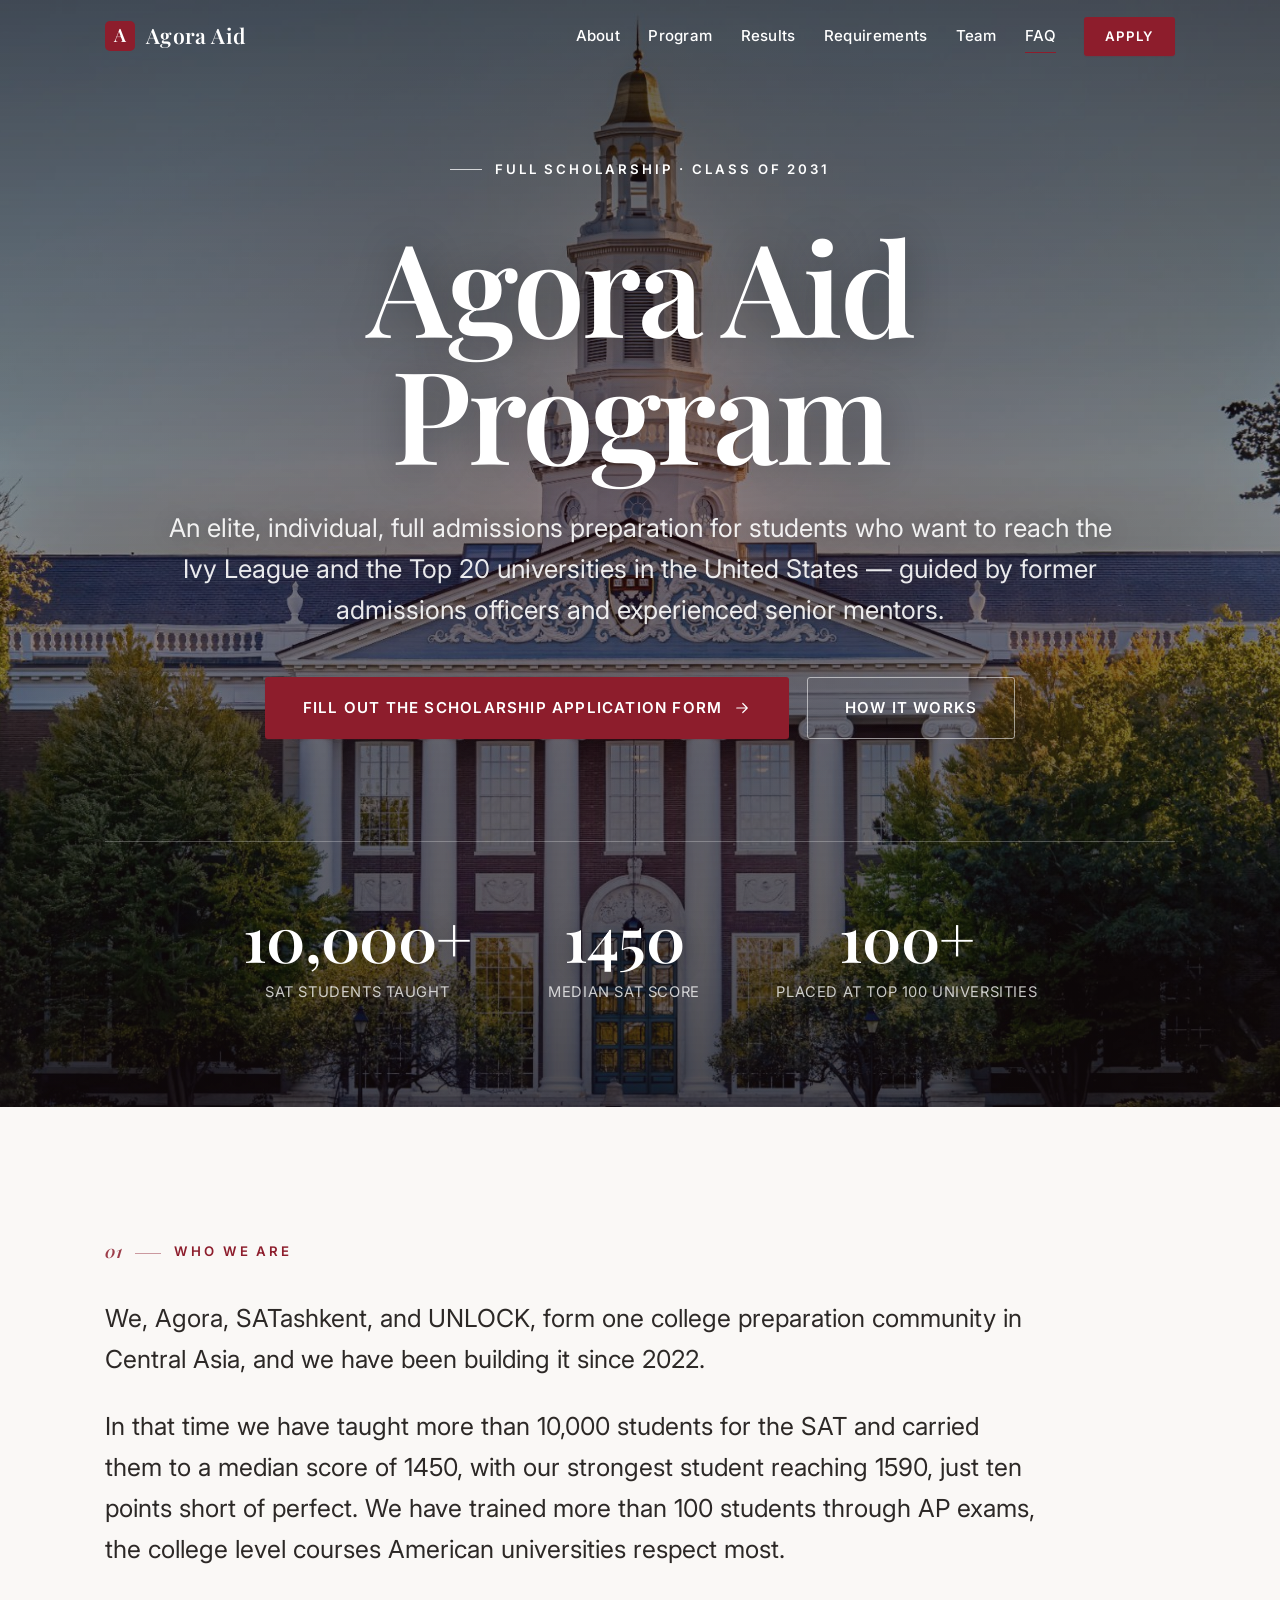
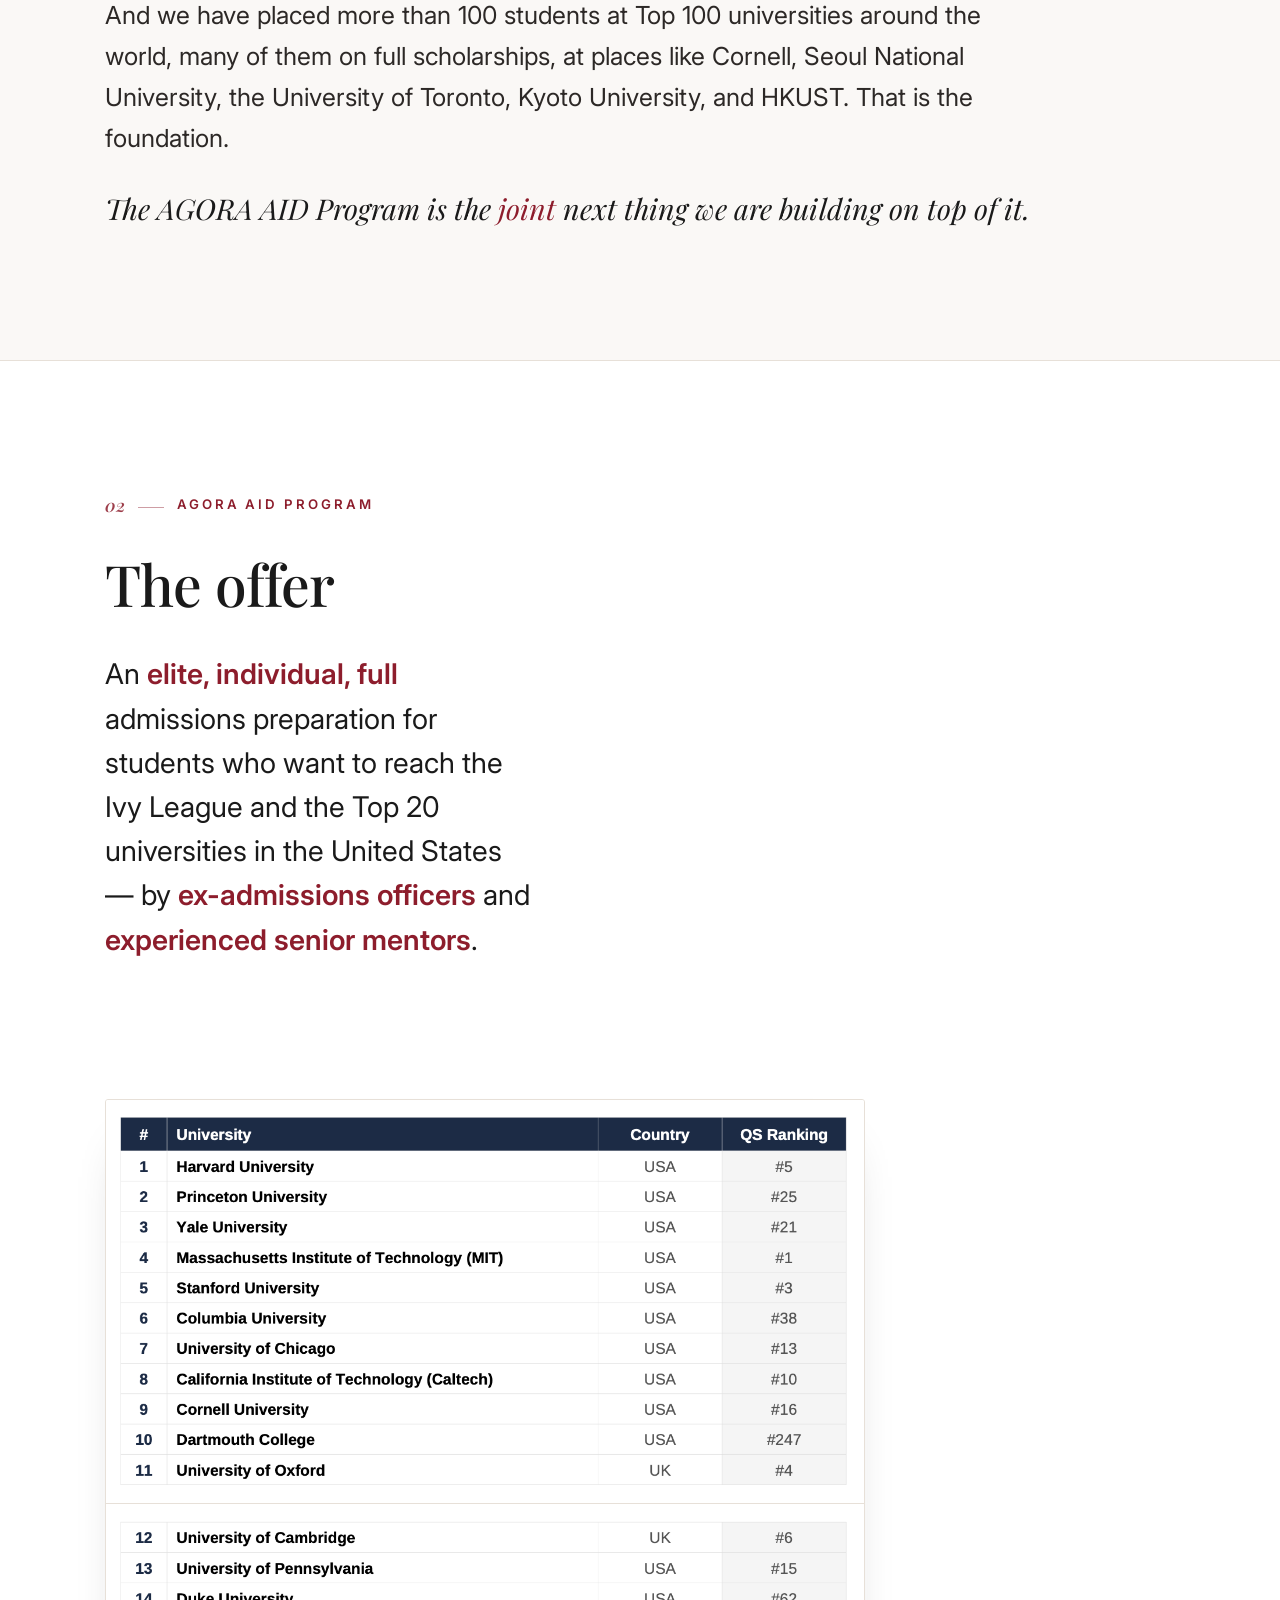
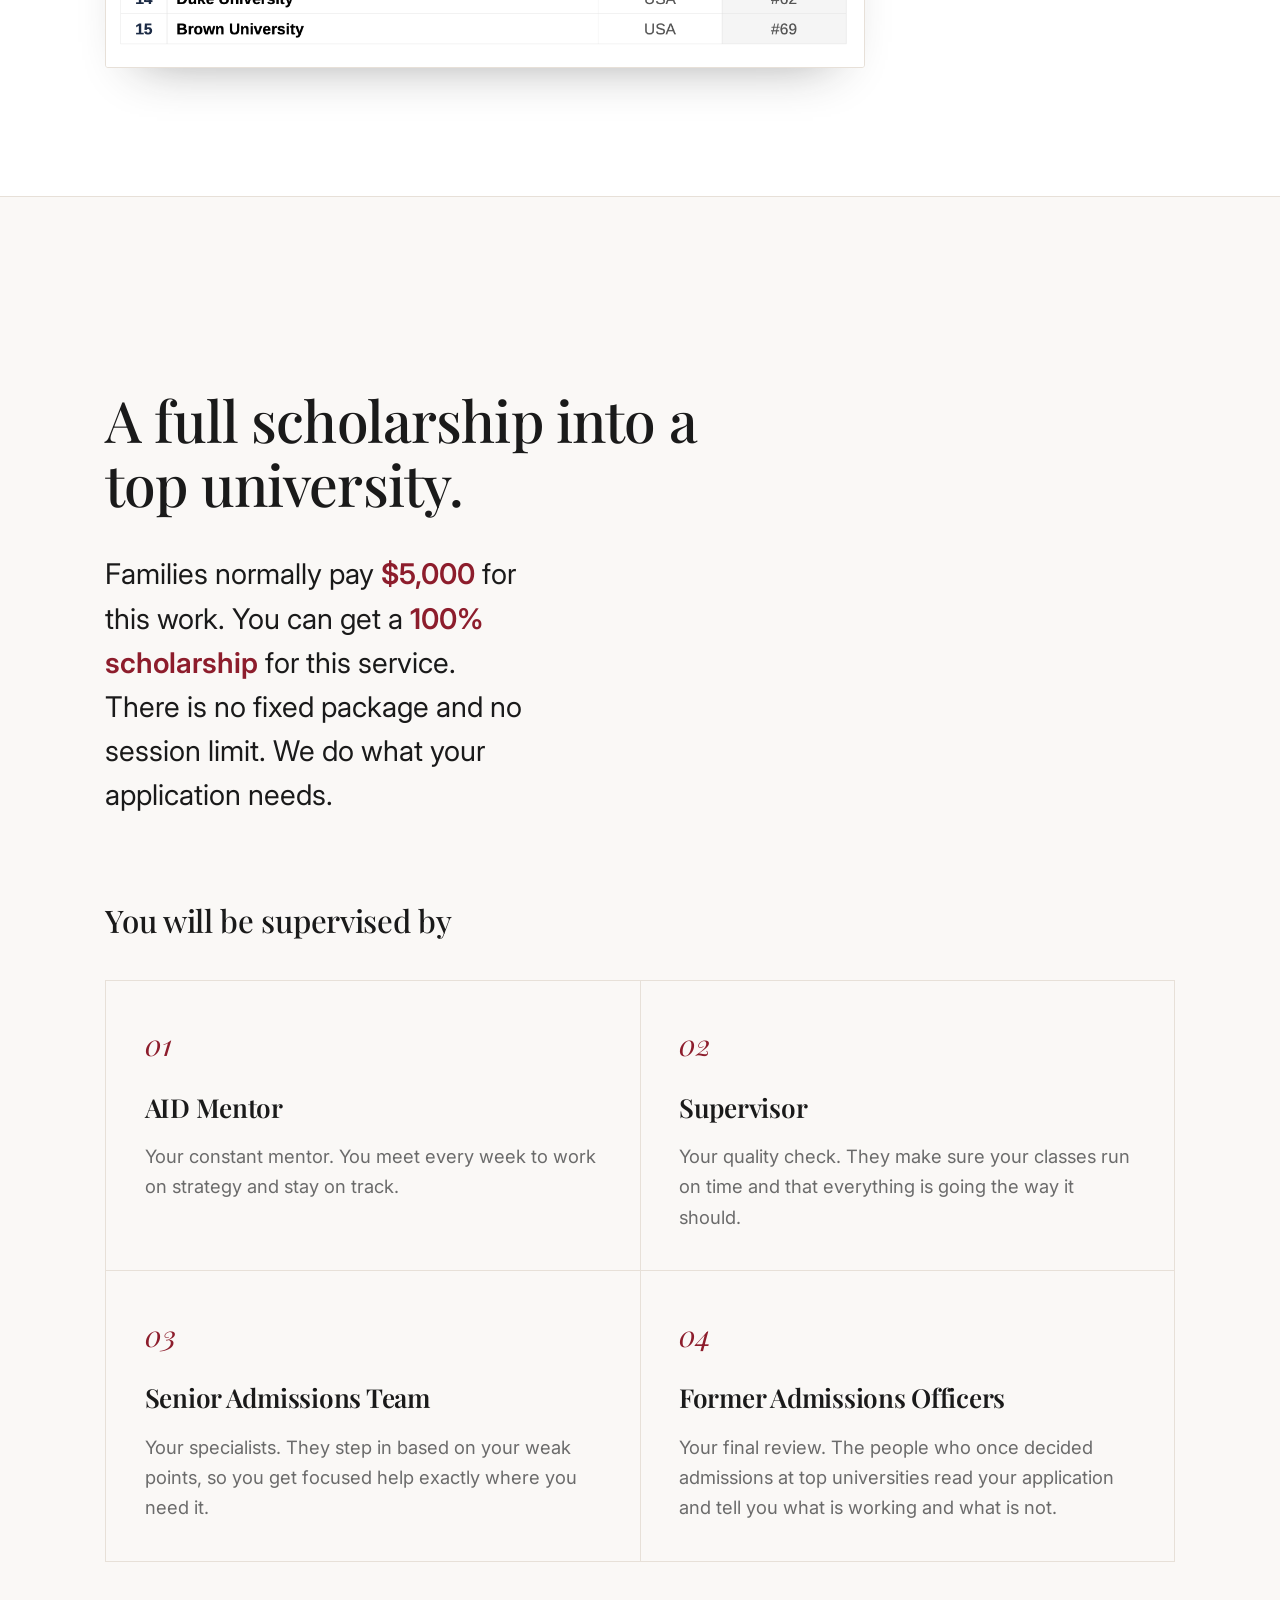
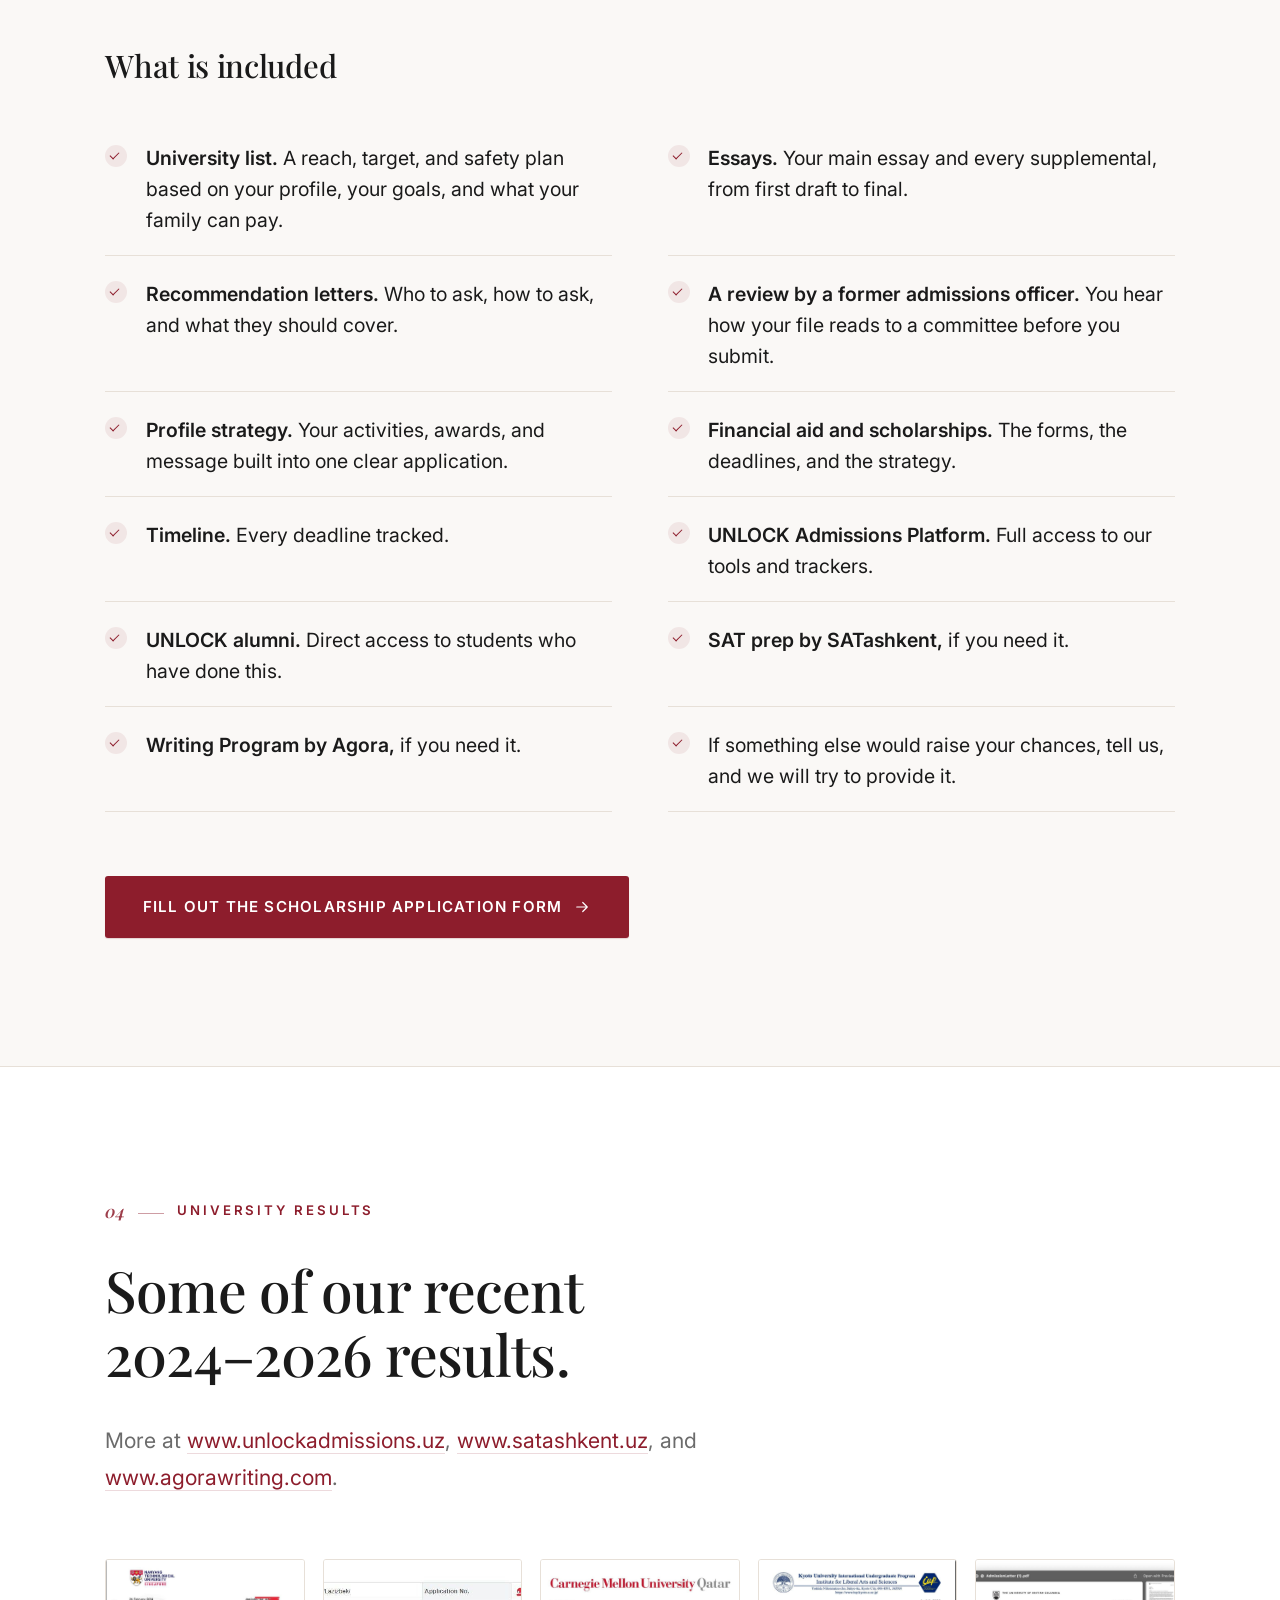
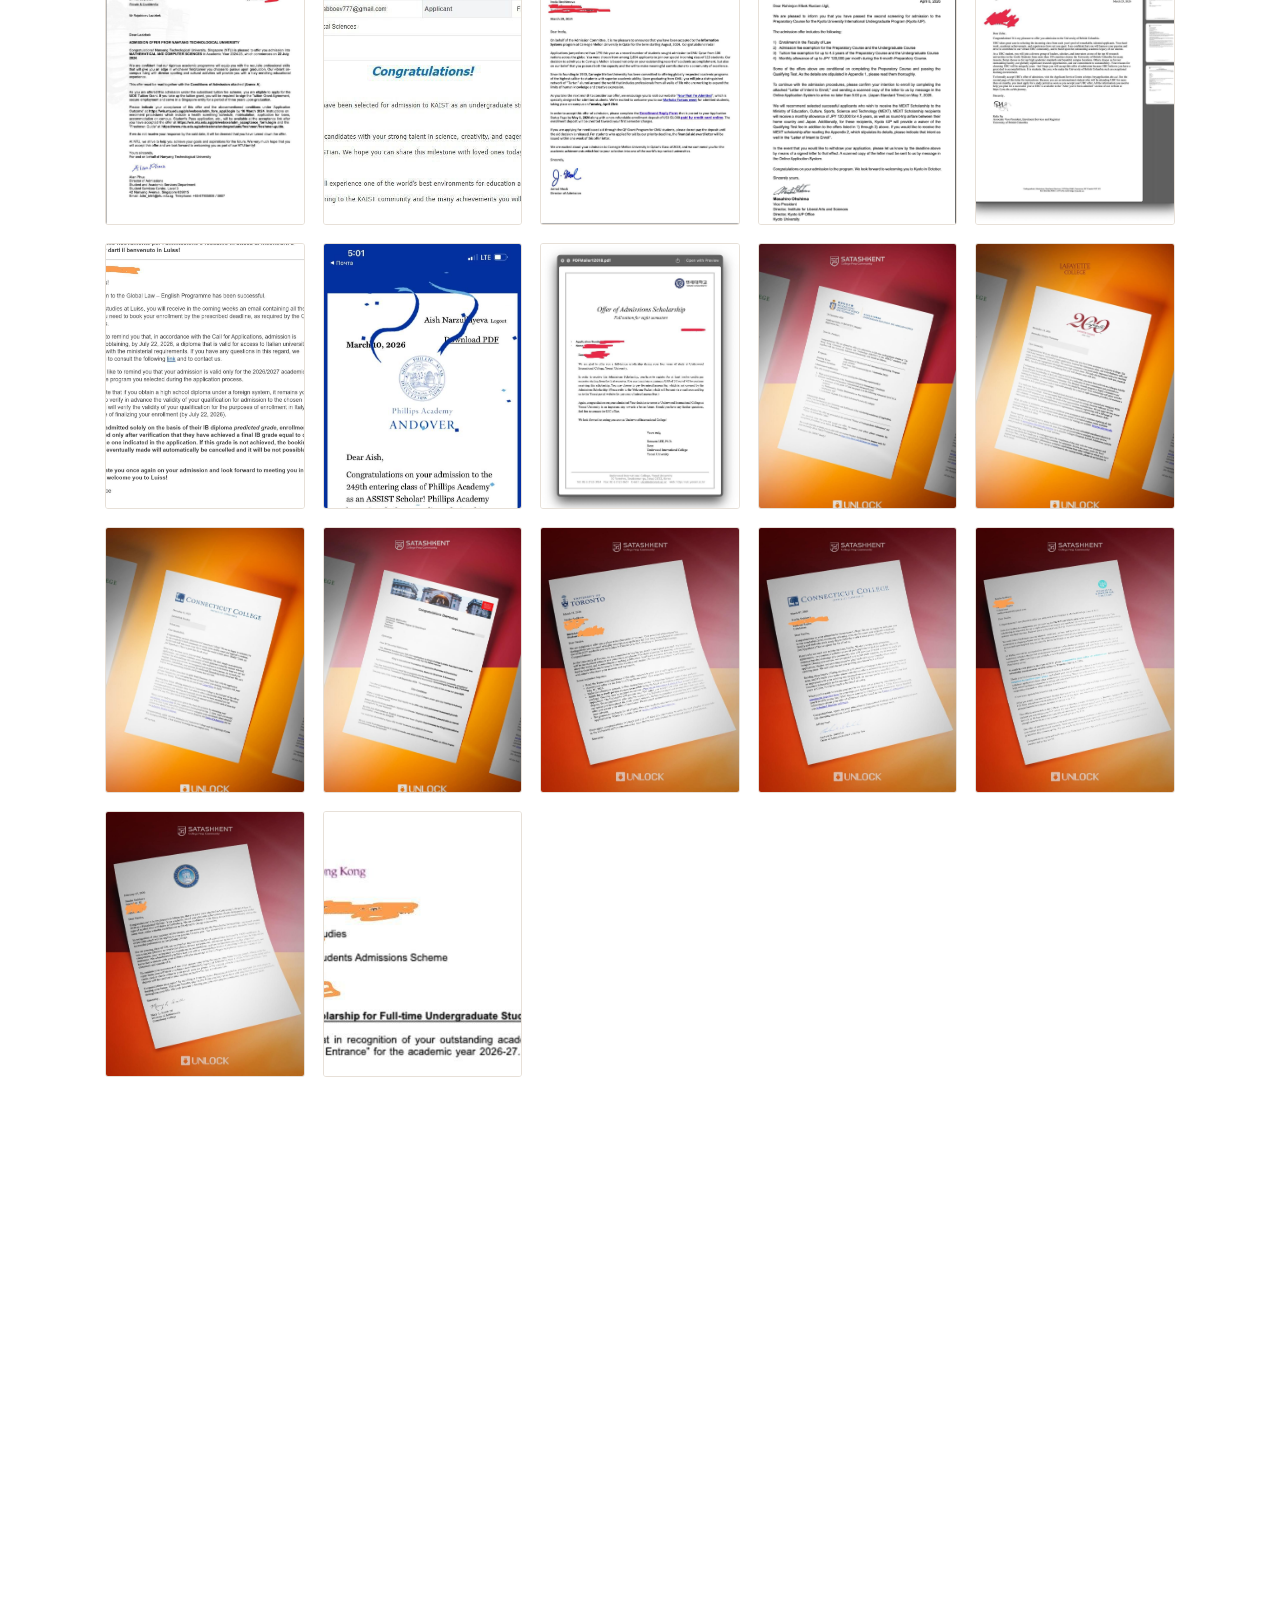
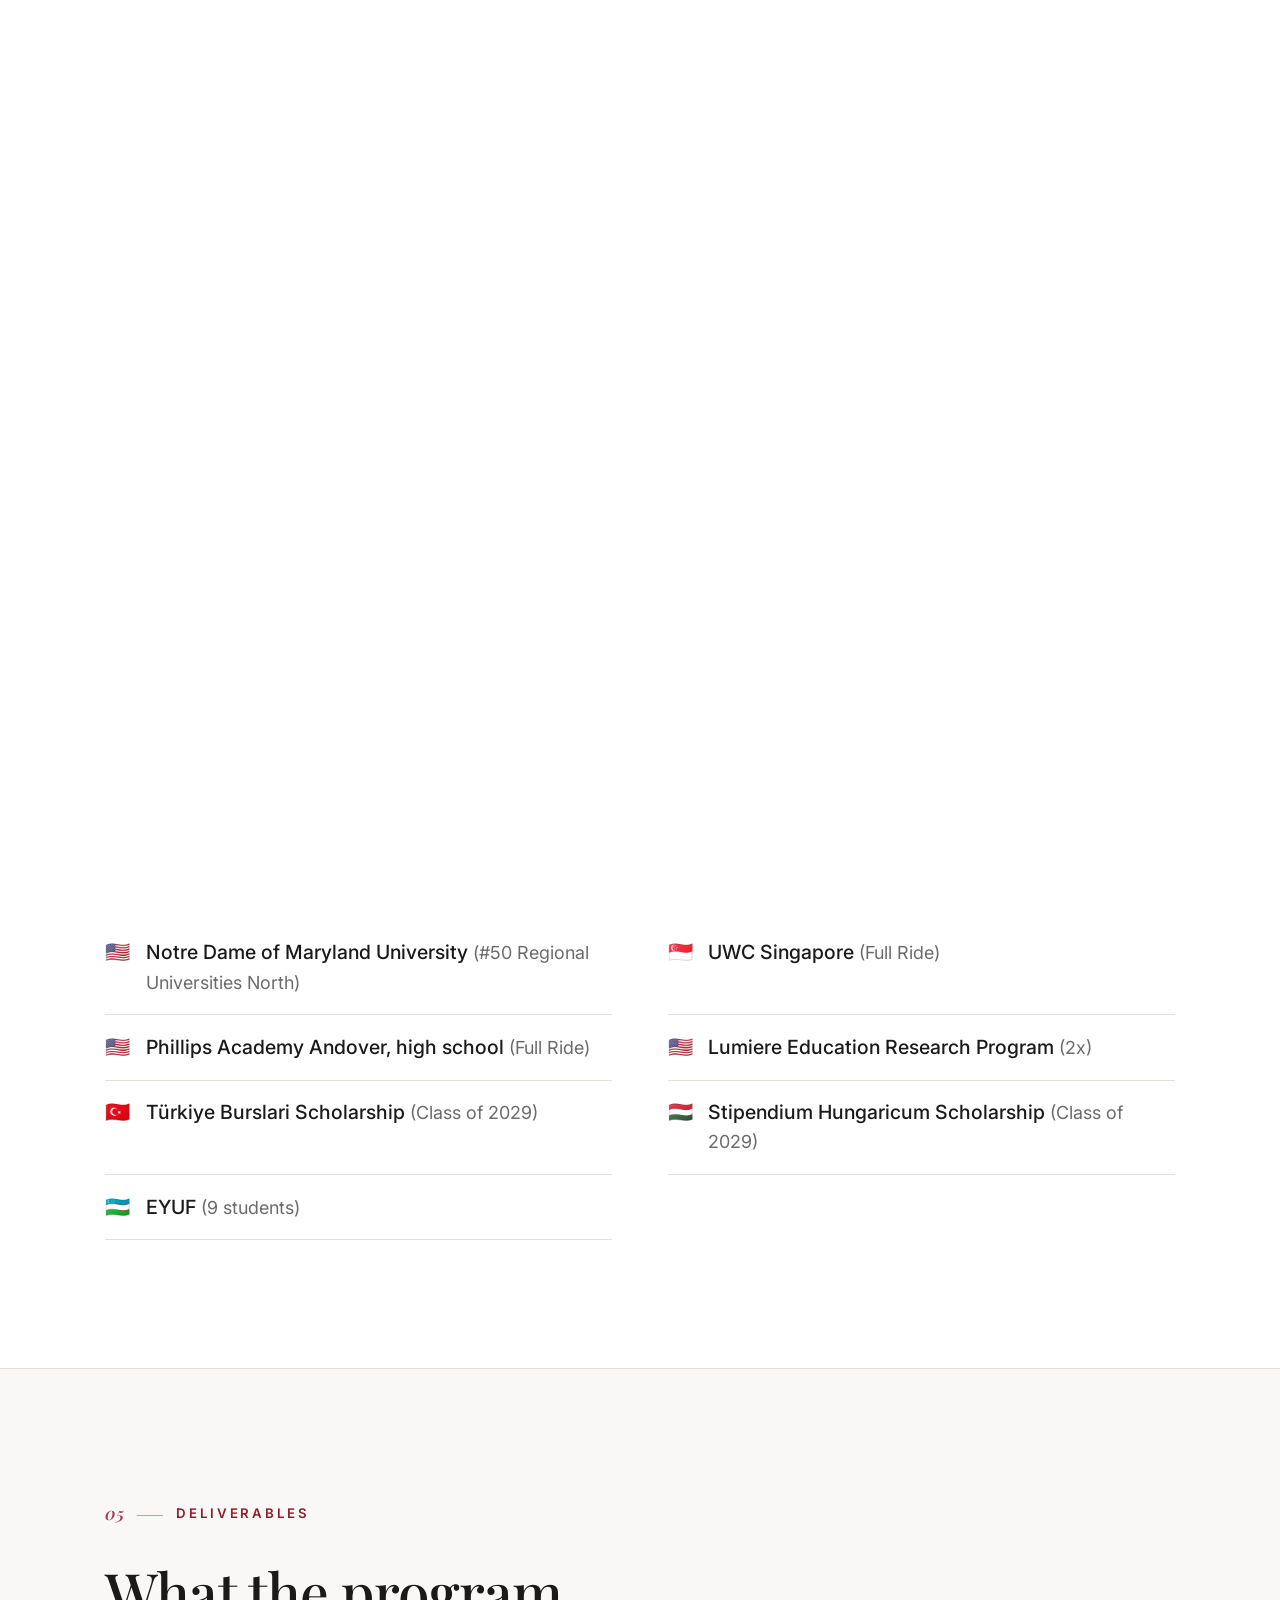
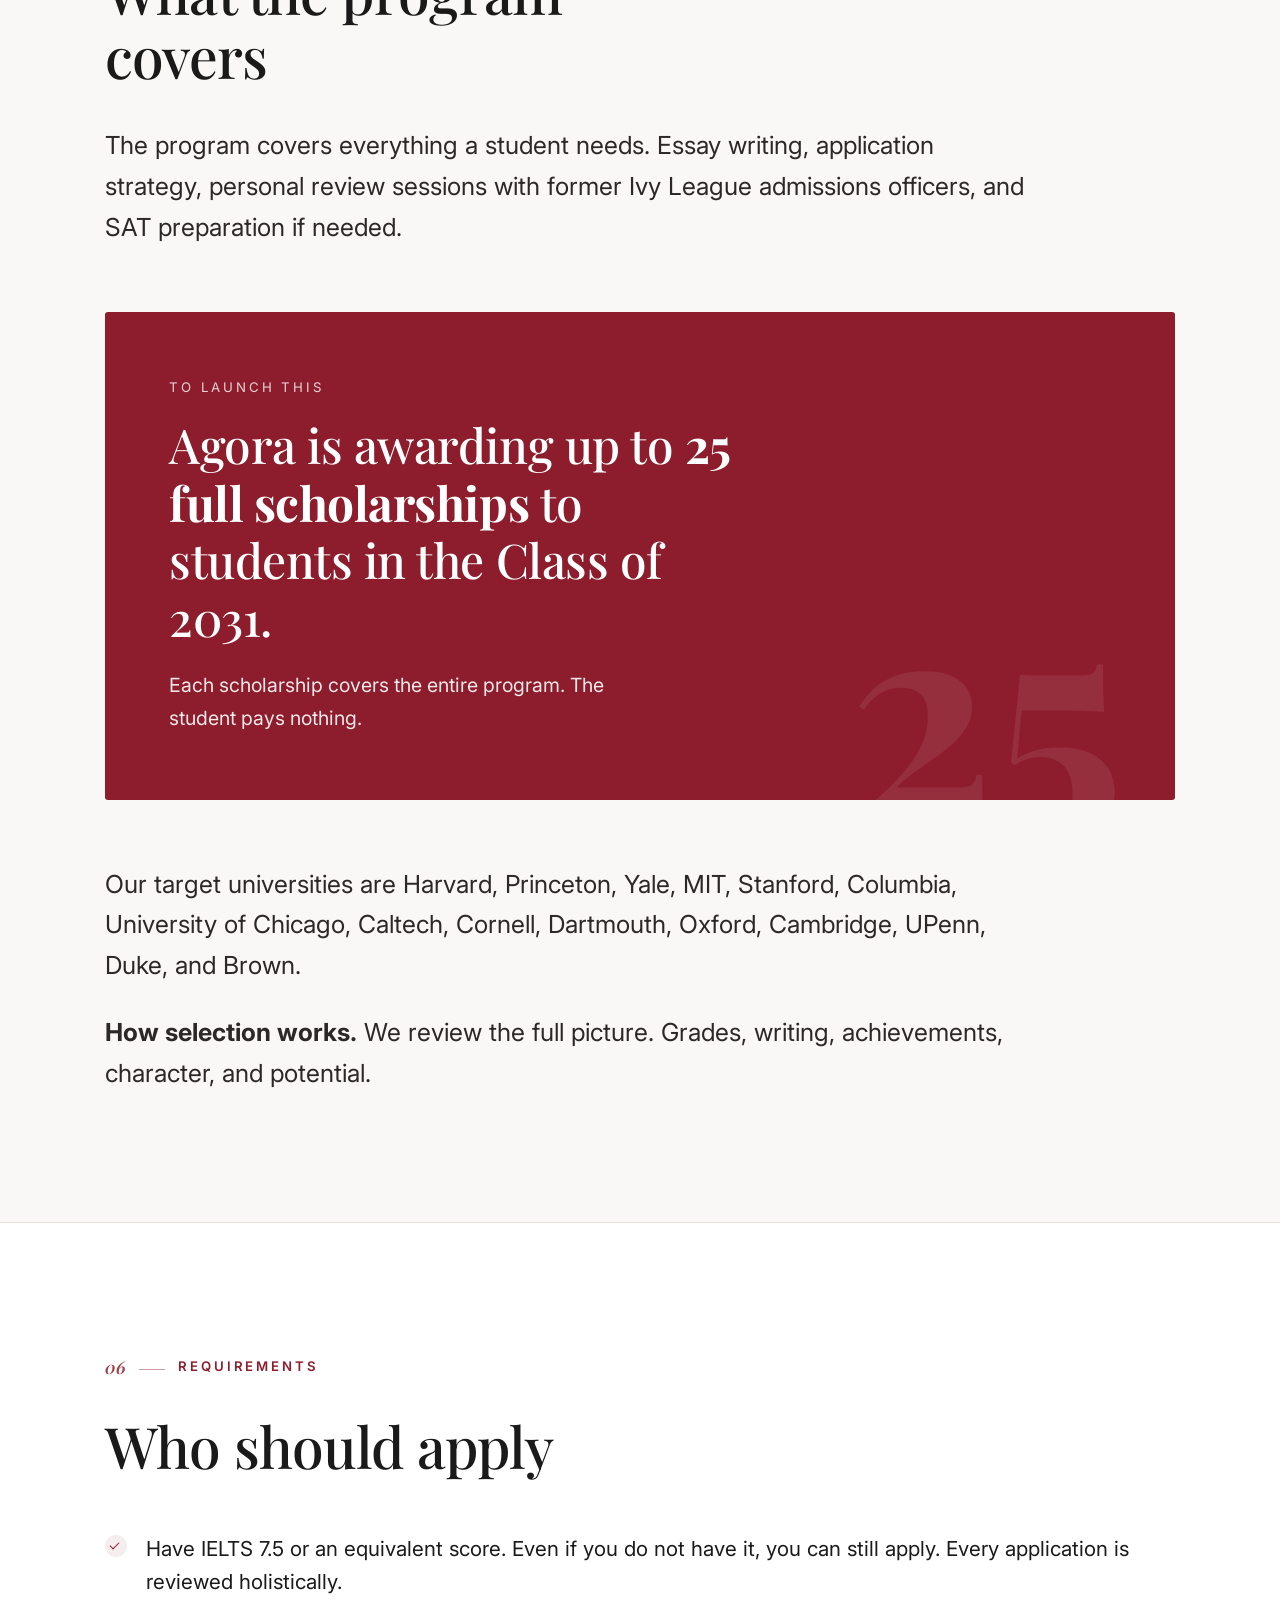
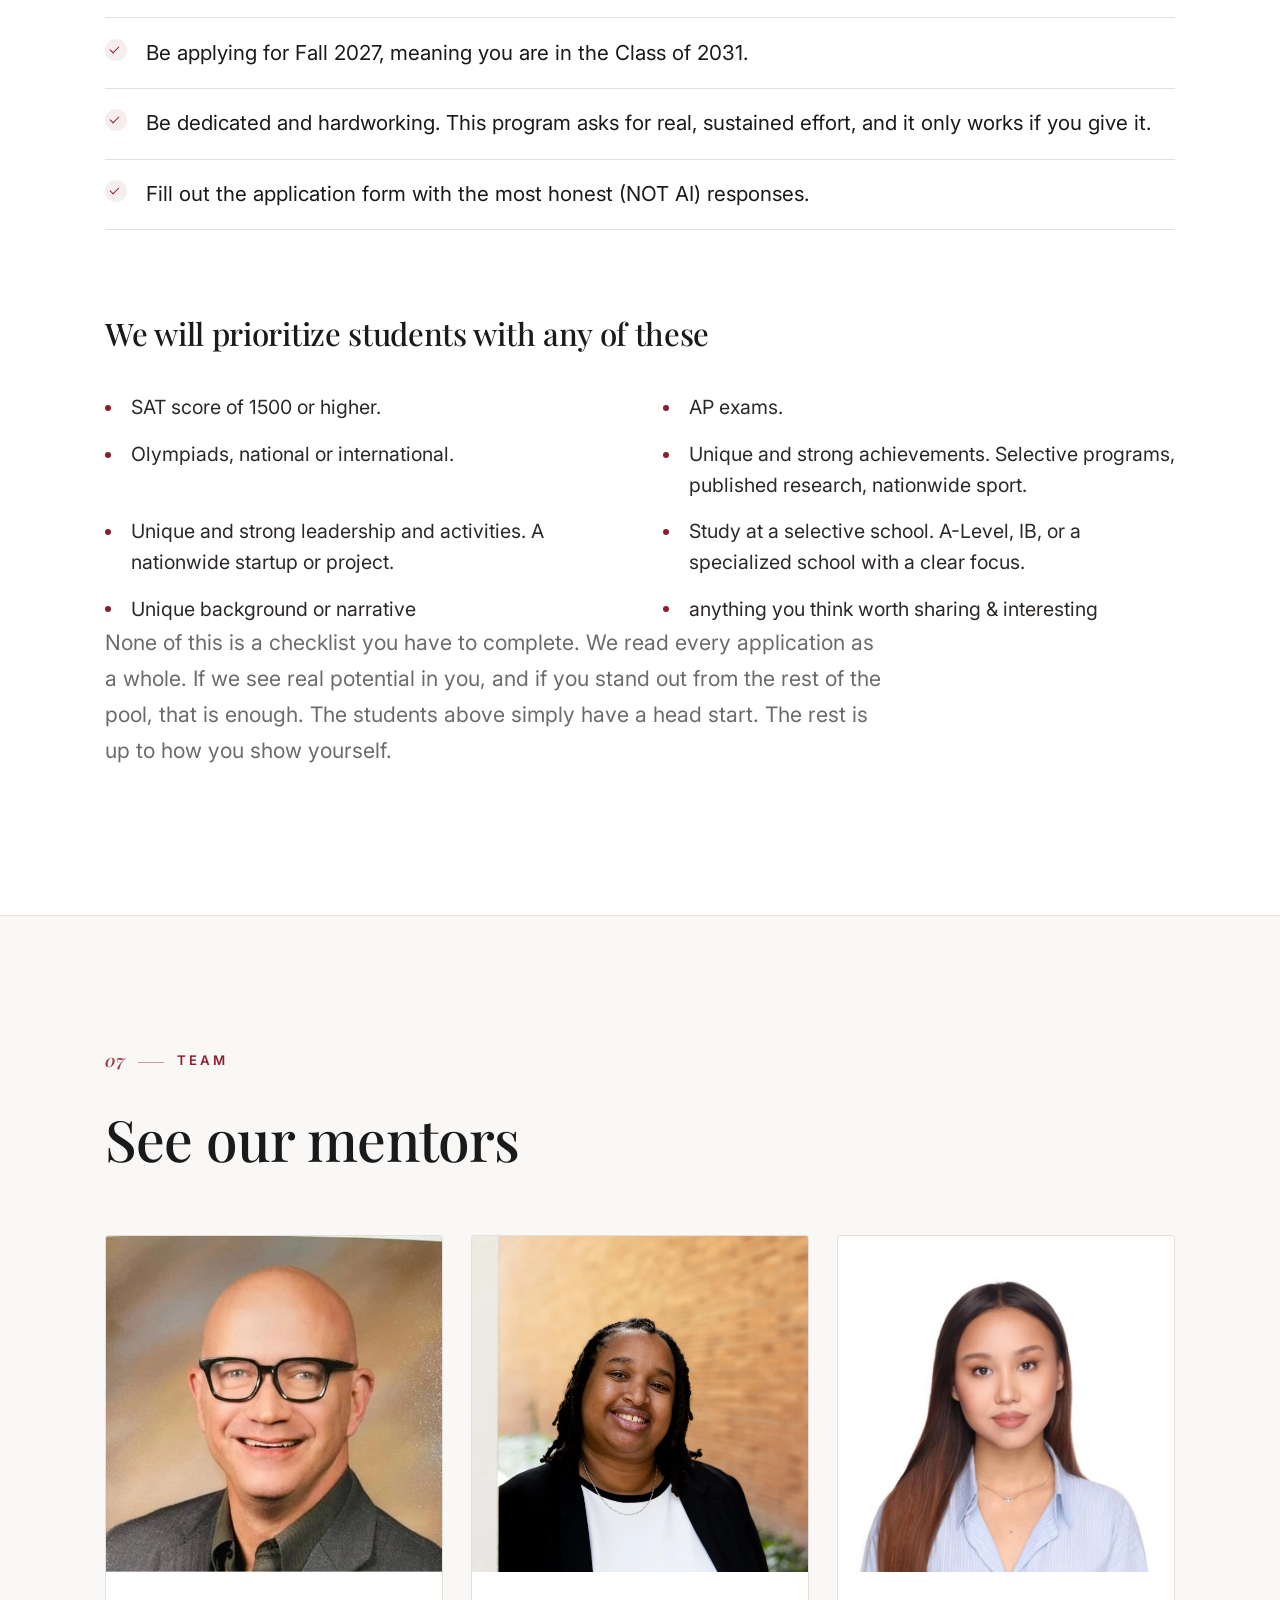
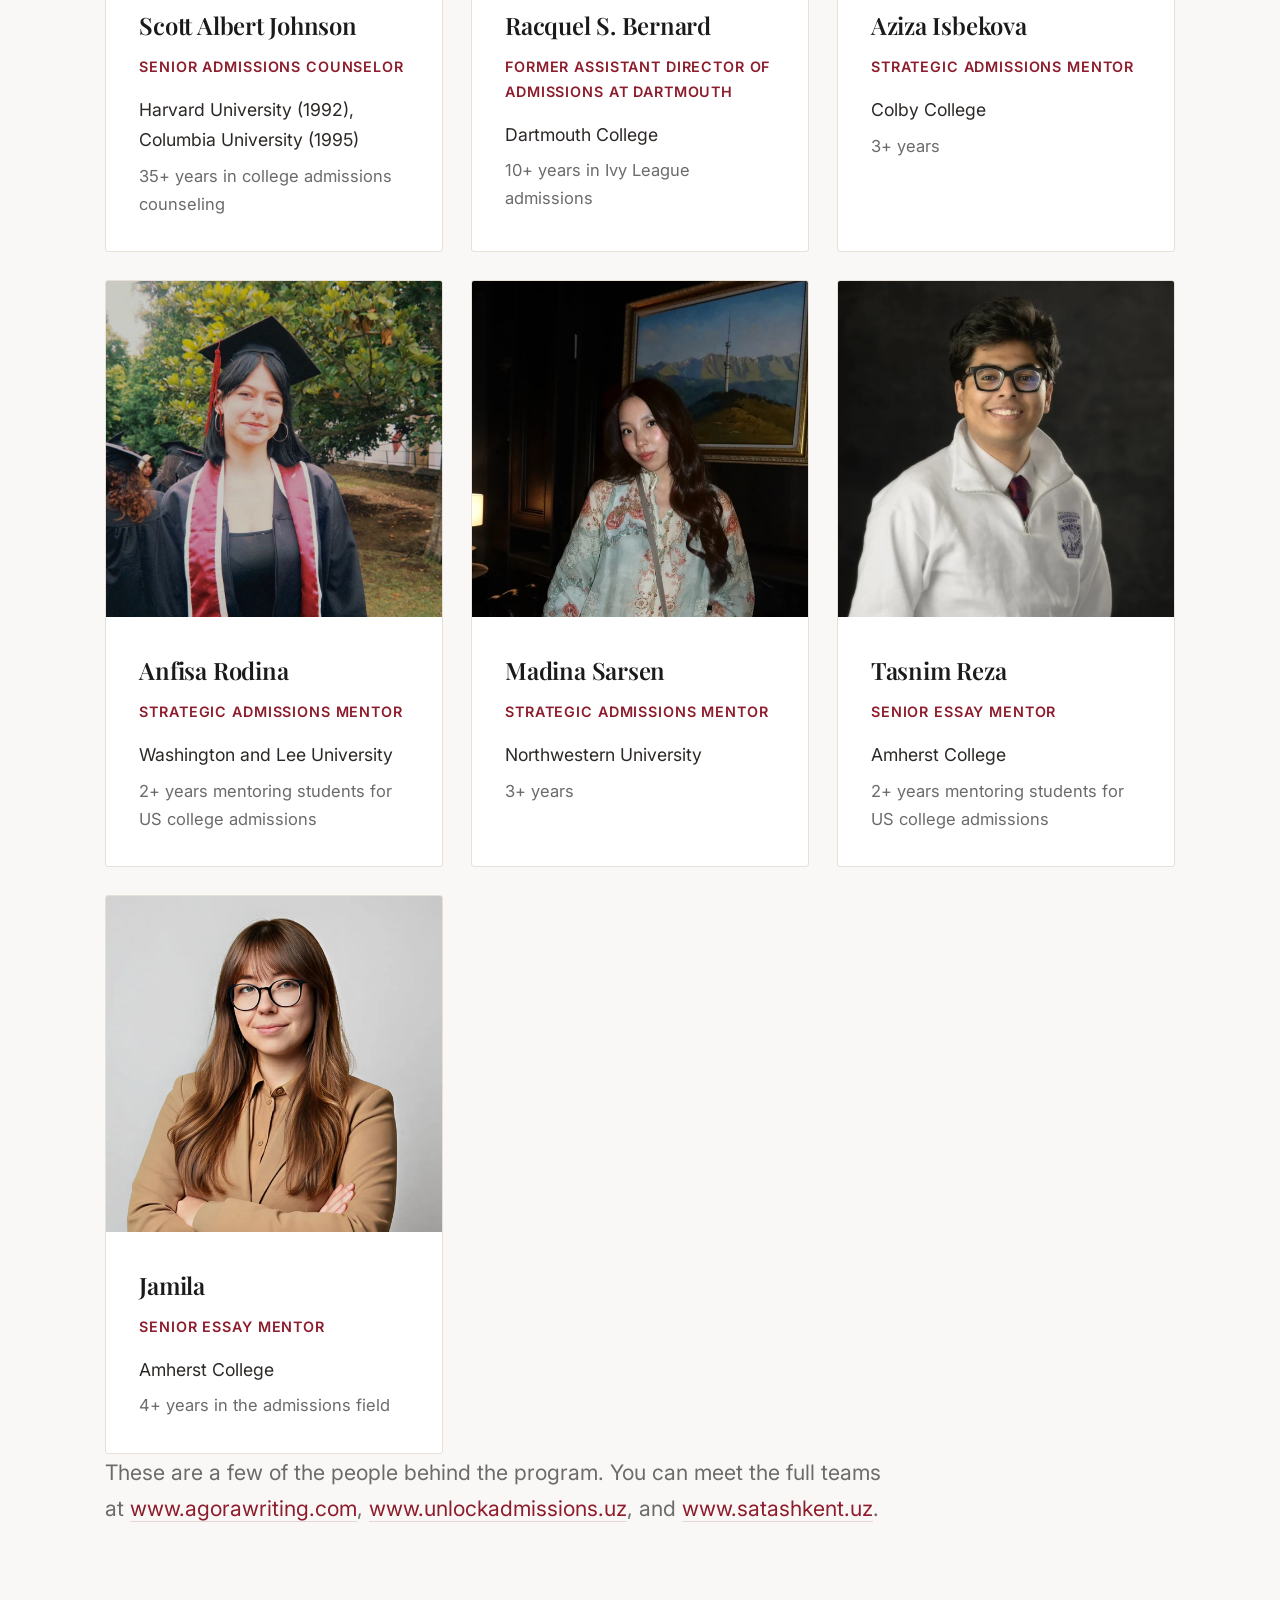
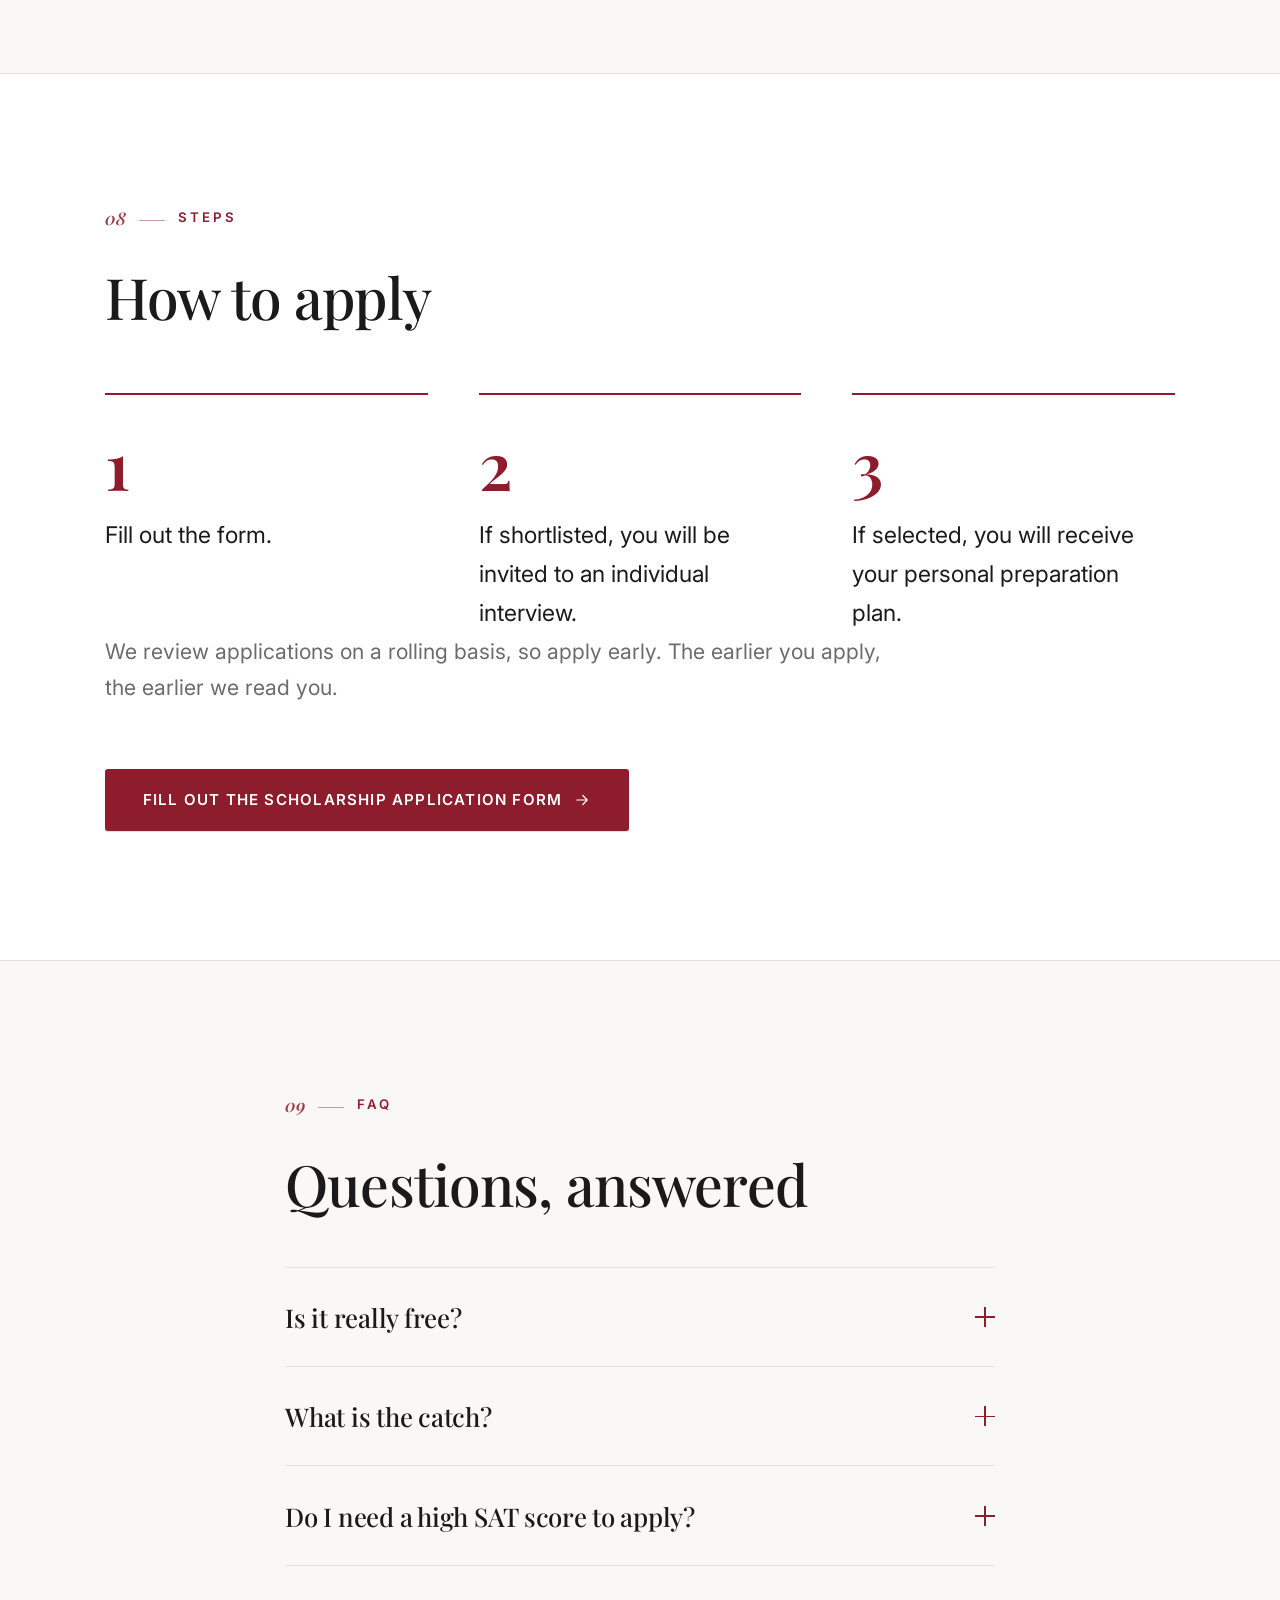
==== commit a4cfc6eb: "Add Meta Pixel + thank-you page with Lead event Meta Pixel (834471999337943) base code in <head> tra" ====
--- a/index.html
+++ b/index.html
@@ -3,6 +3,24 @@
 <head>
   <meta charset="UTF-8" />
   <meta name="viewport" content="width=device-width, initial-scale=1" />
+
+  <!-- Meta Pixel Code -->
+  <script>
+  !function(f,b,e,v,n,t,s)
+  {if(f.fbq)return;n=f.fbq=function(){n.callMethod?
+  n.callMethod.apply(n,arguments):n.queue.push(arguments)};
+  if(!f._fbq)f._fbq=n;n.push=n;n.loaded=!0;n.version='2.0';
+  n.queue=[];t=b.createElement(e);t.async=!0;
+  t.src=v;s=b.getElementsByTagName(e)[0];
+  s.parentNode.insertBefore(t,s)}(window, document,'script',
+  'https://connect.facebook.net/en_US/fbevents.js');
+  fbq('init', '834471999337943');
+  fbq('track', 'PageView');
+  </script>
+  <noscript><img height="1" width="1" style="display:none"
+  src="https://www.facebook.com/tr?id=834471999337943&ev=PageView&noscript=1"
+  /></noscript>
+  <!-- End Meta Pixel Code -->
 
   <title>Agora Aid Program — Class of 2031 · Full Scholarship</title>
   <meta
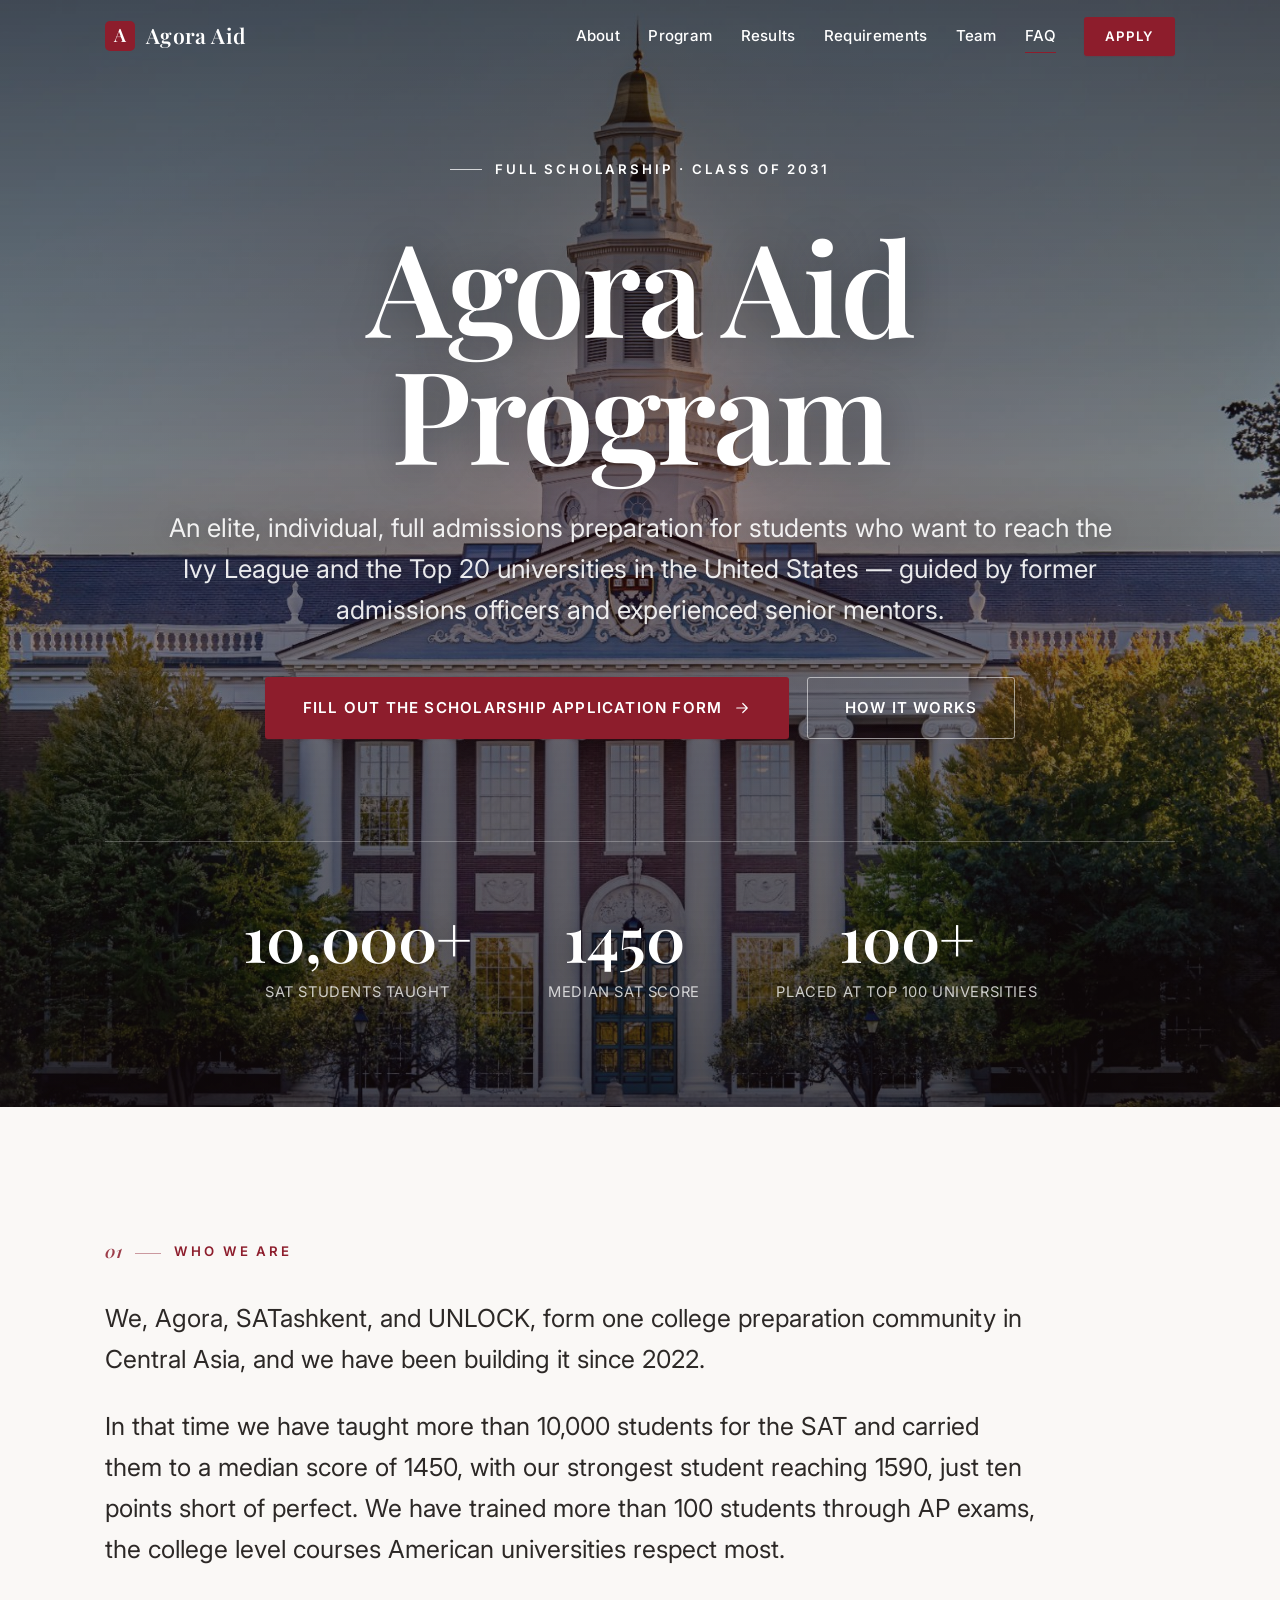
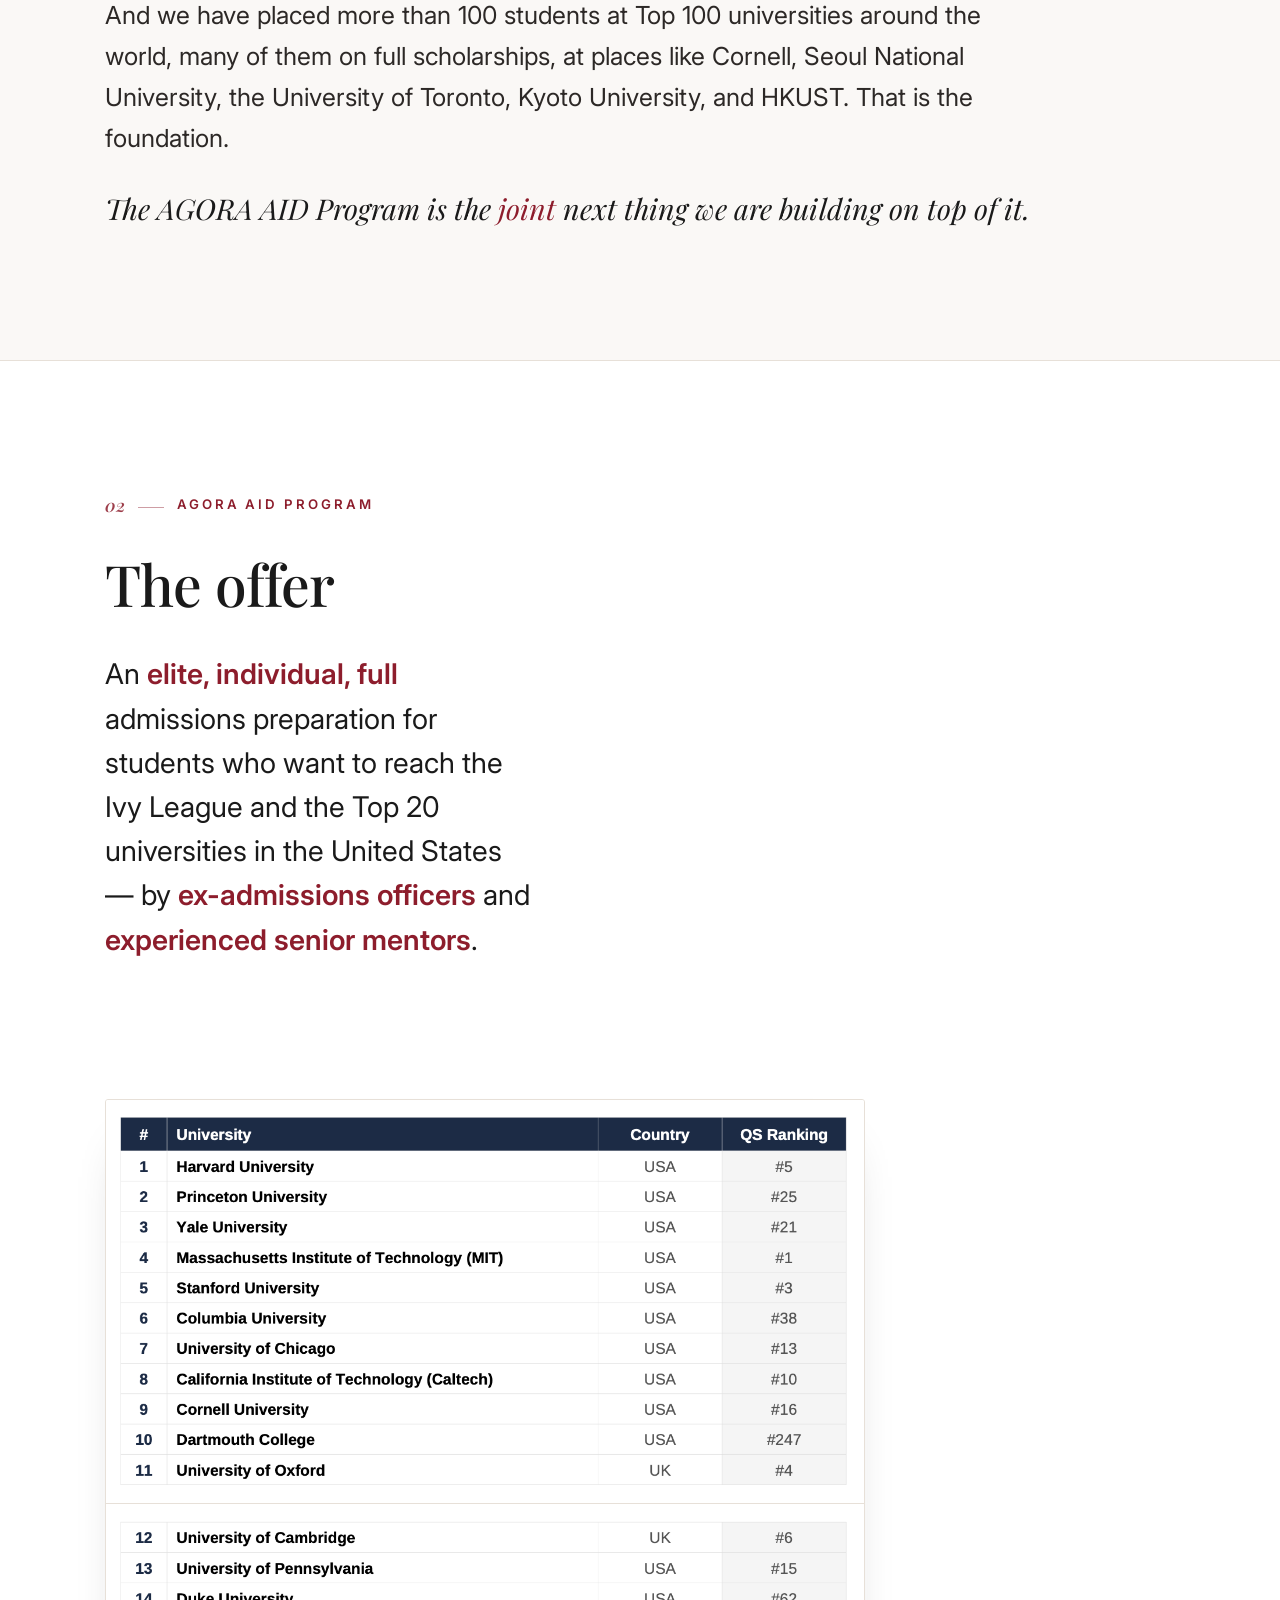
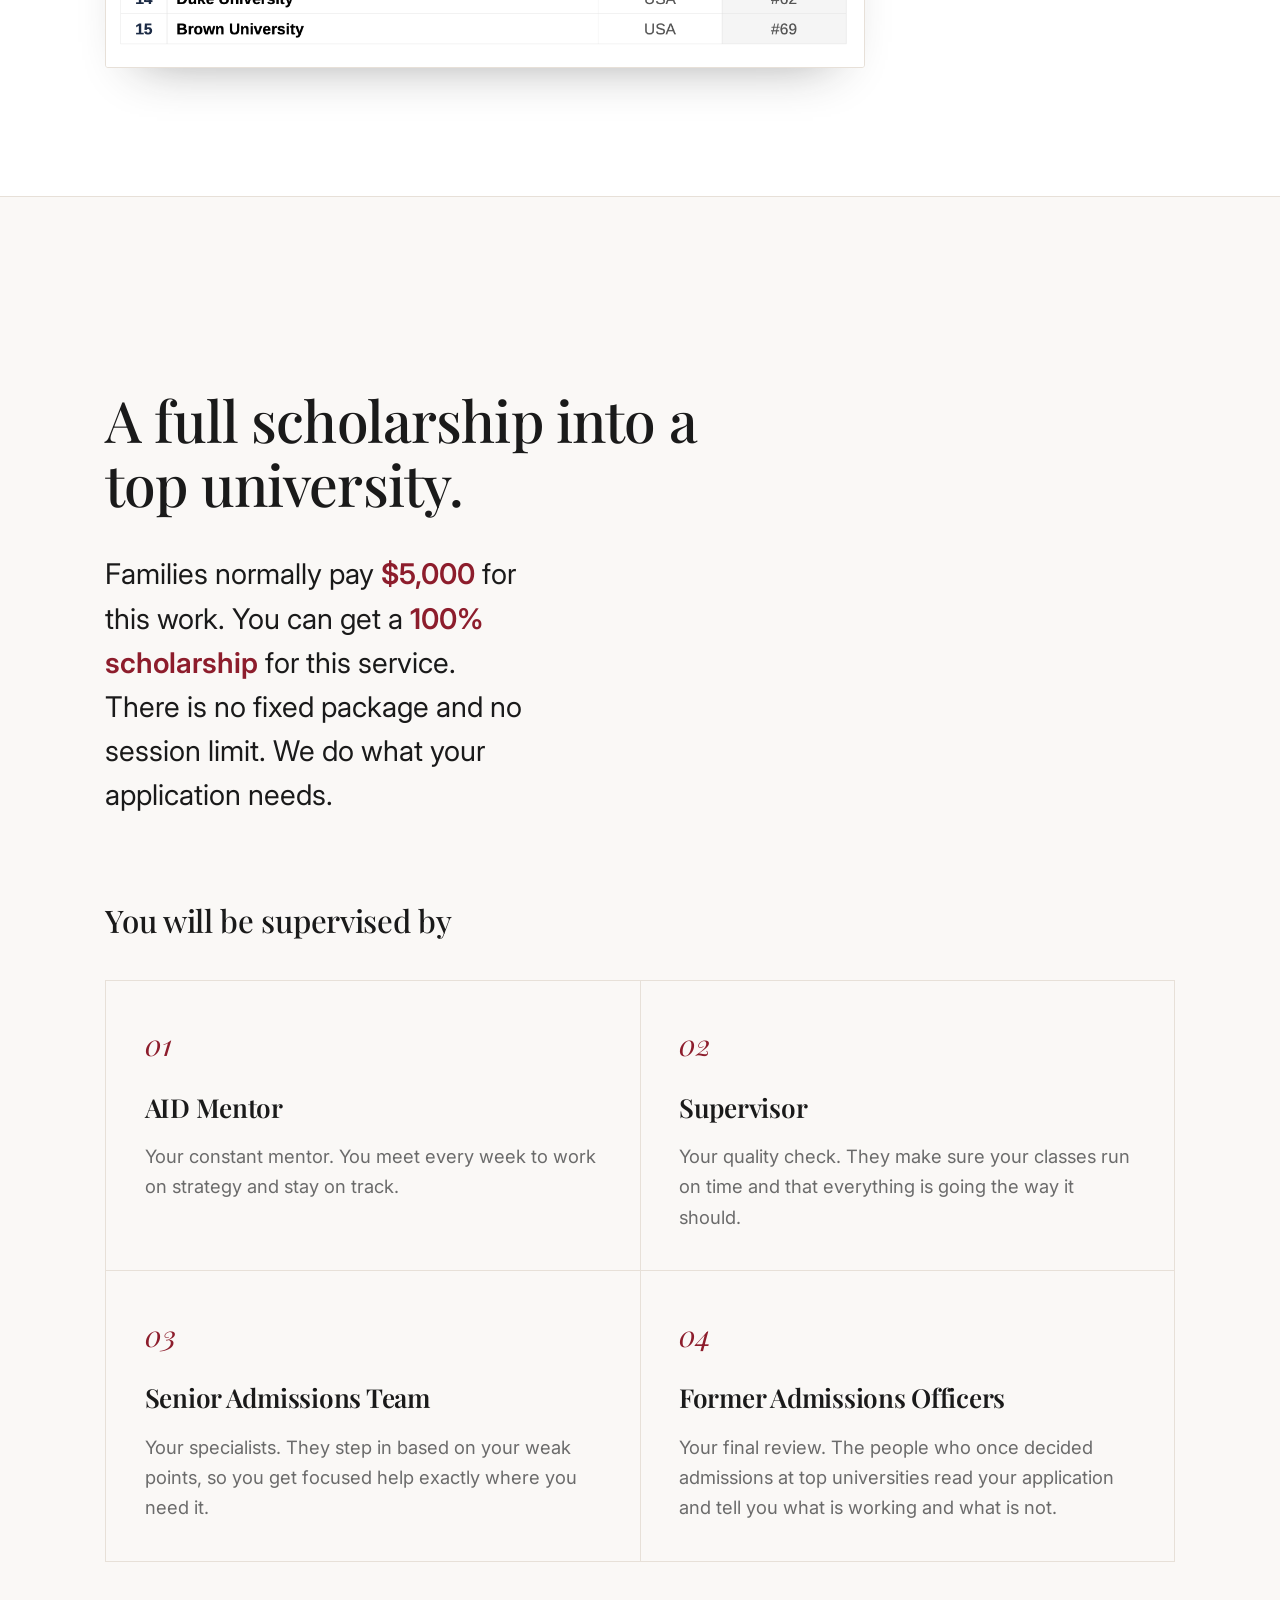
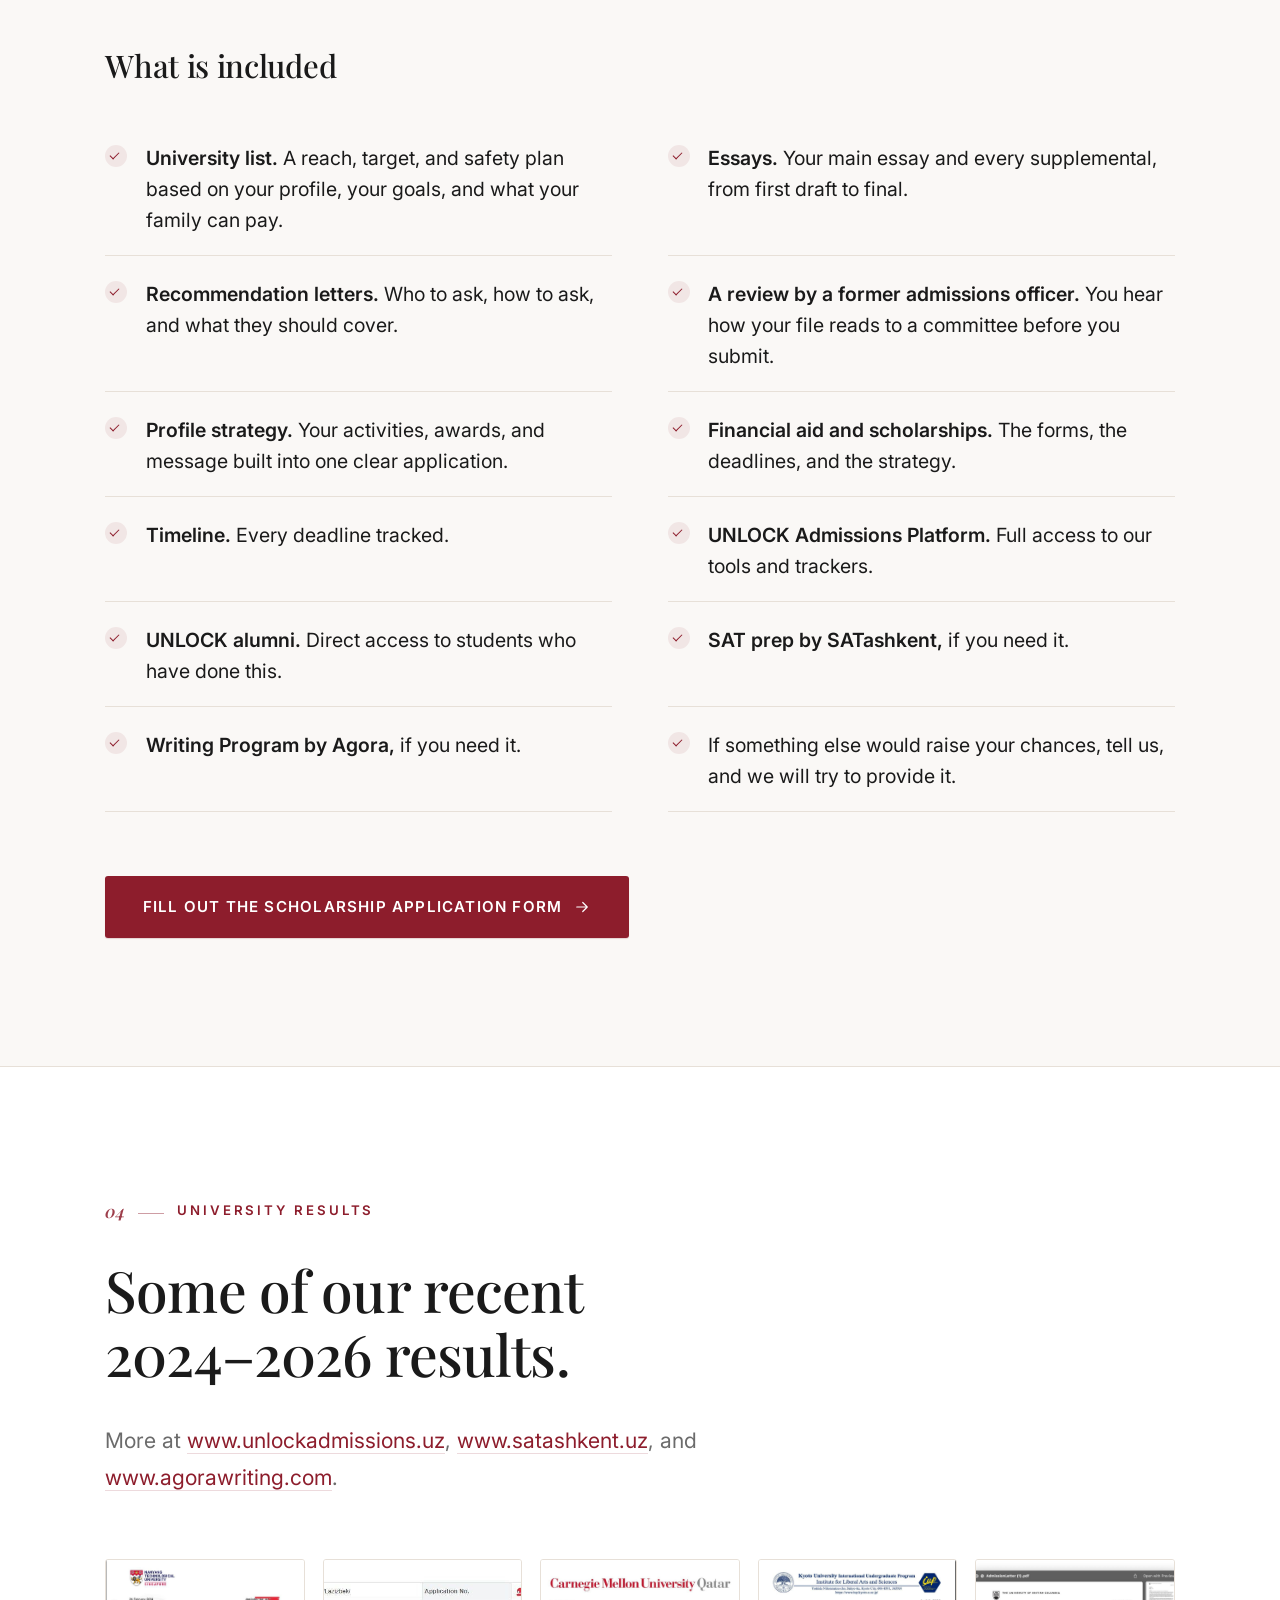
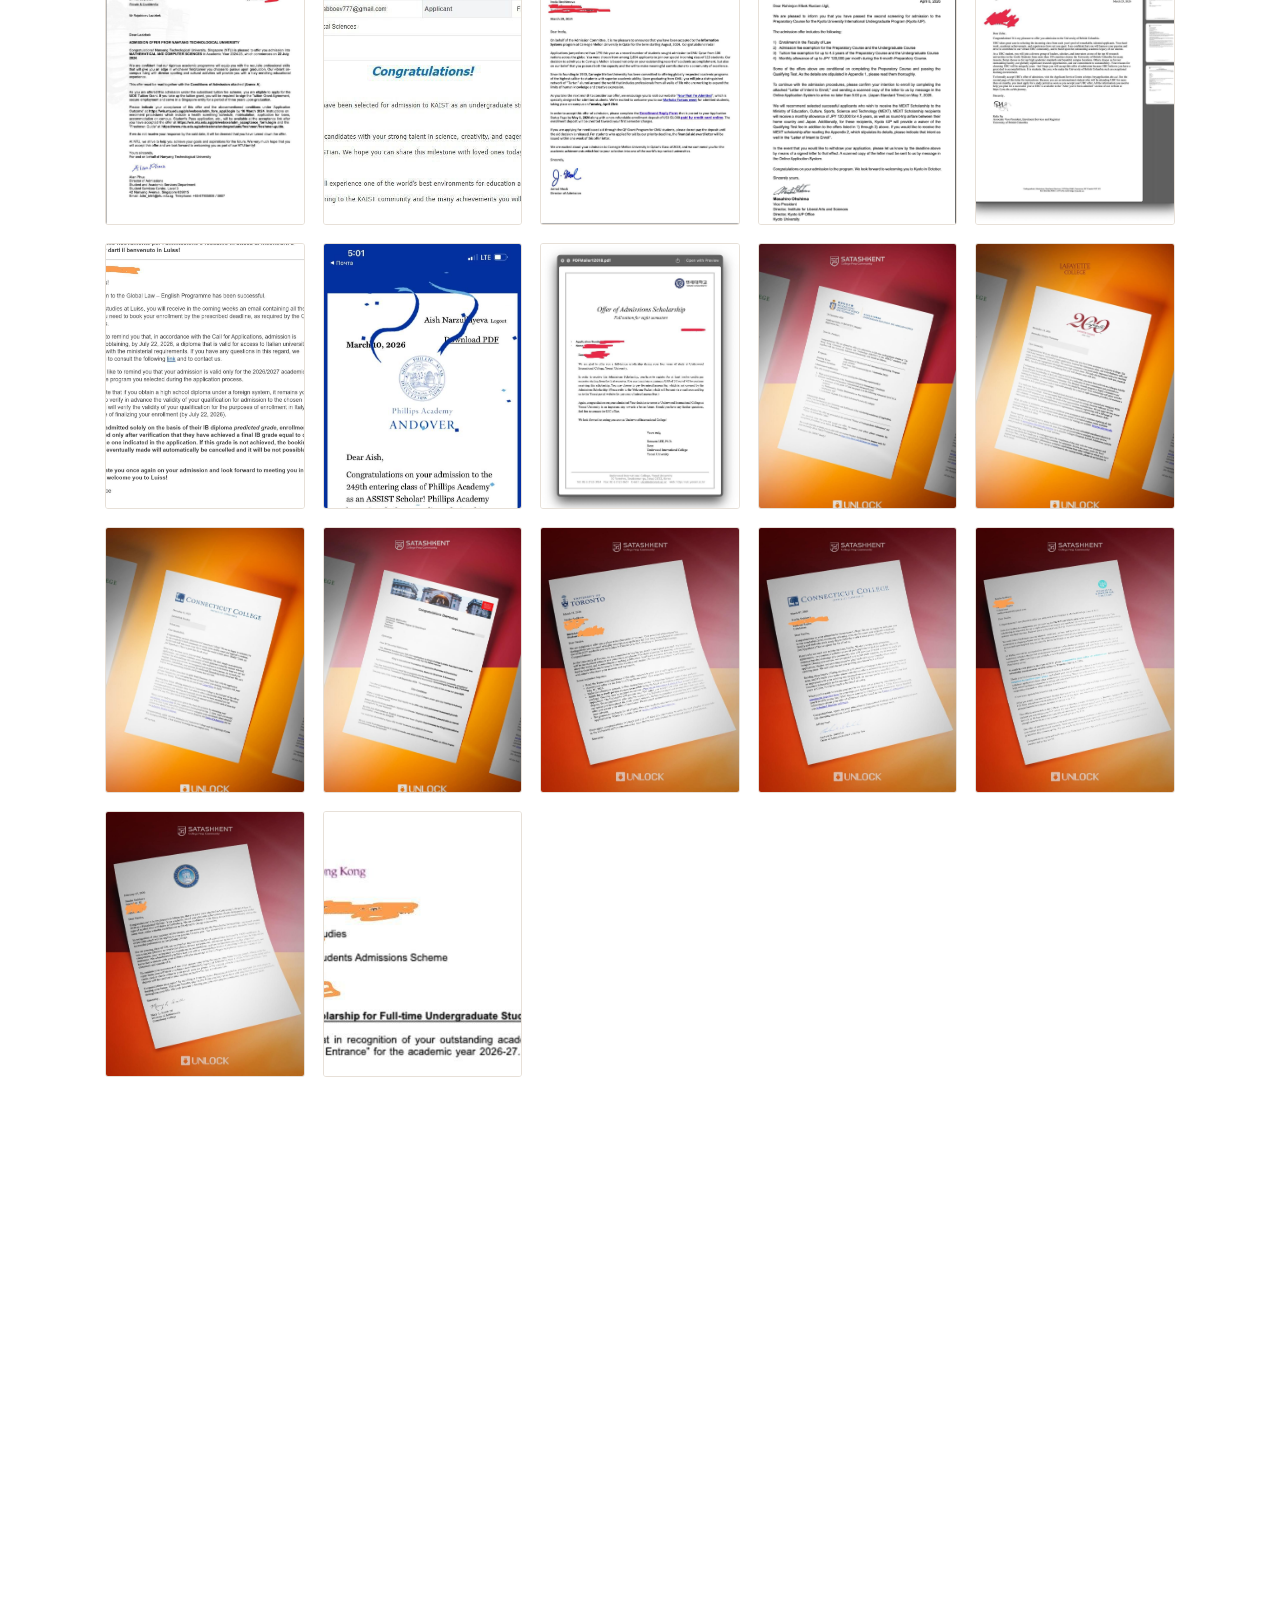
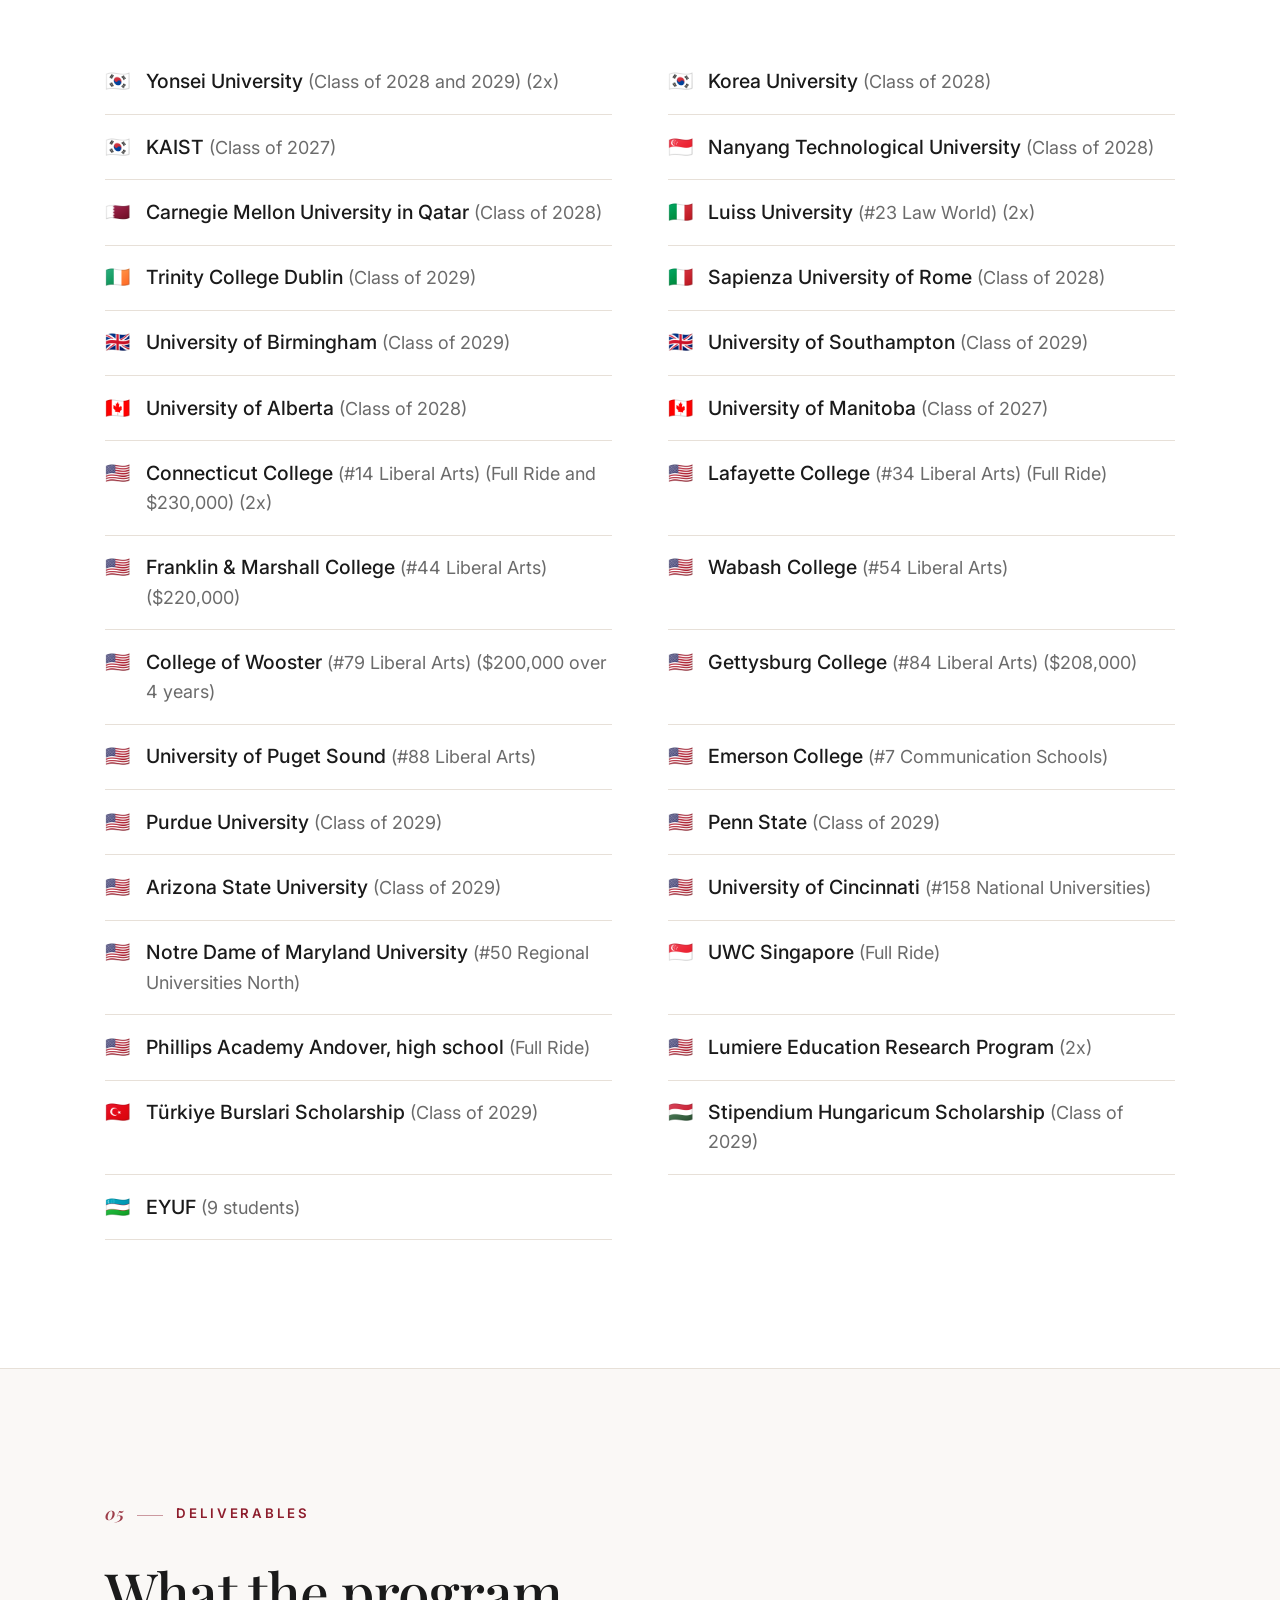
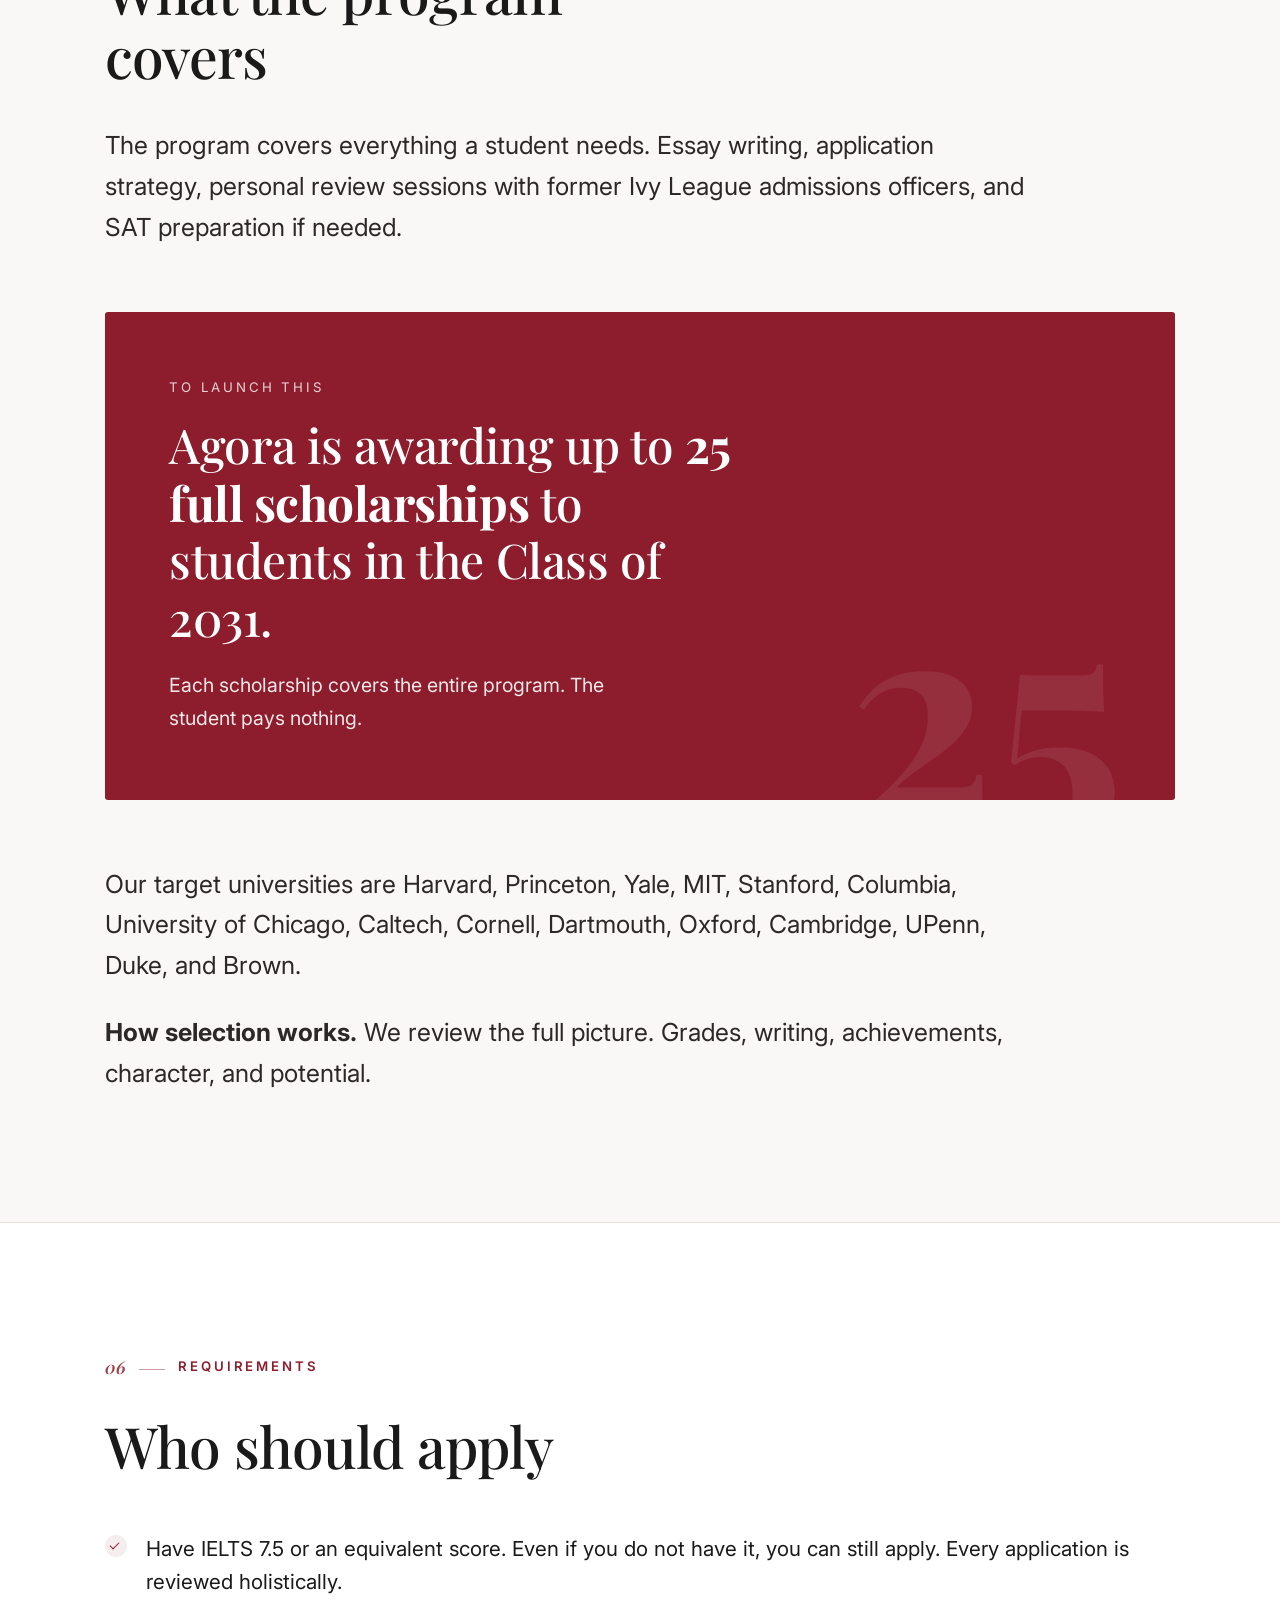
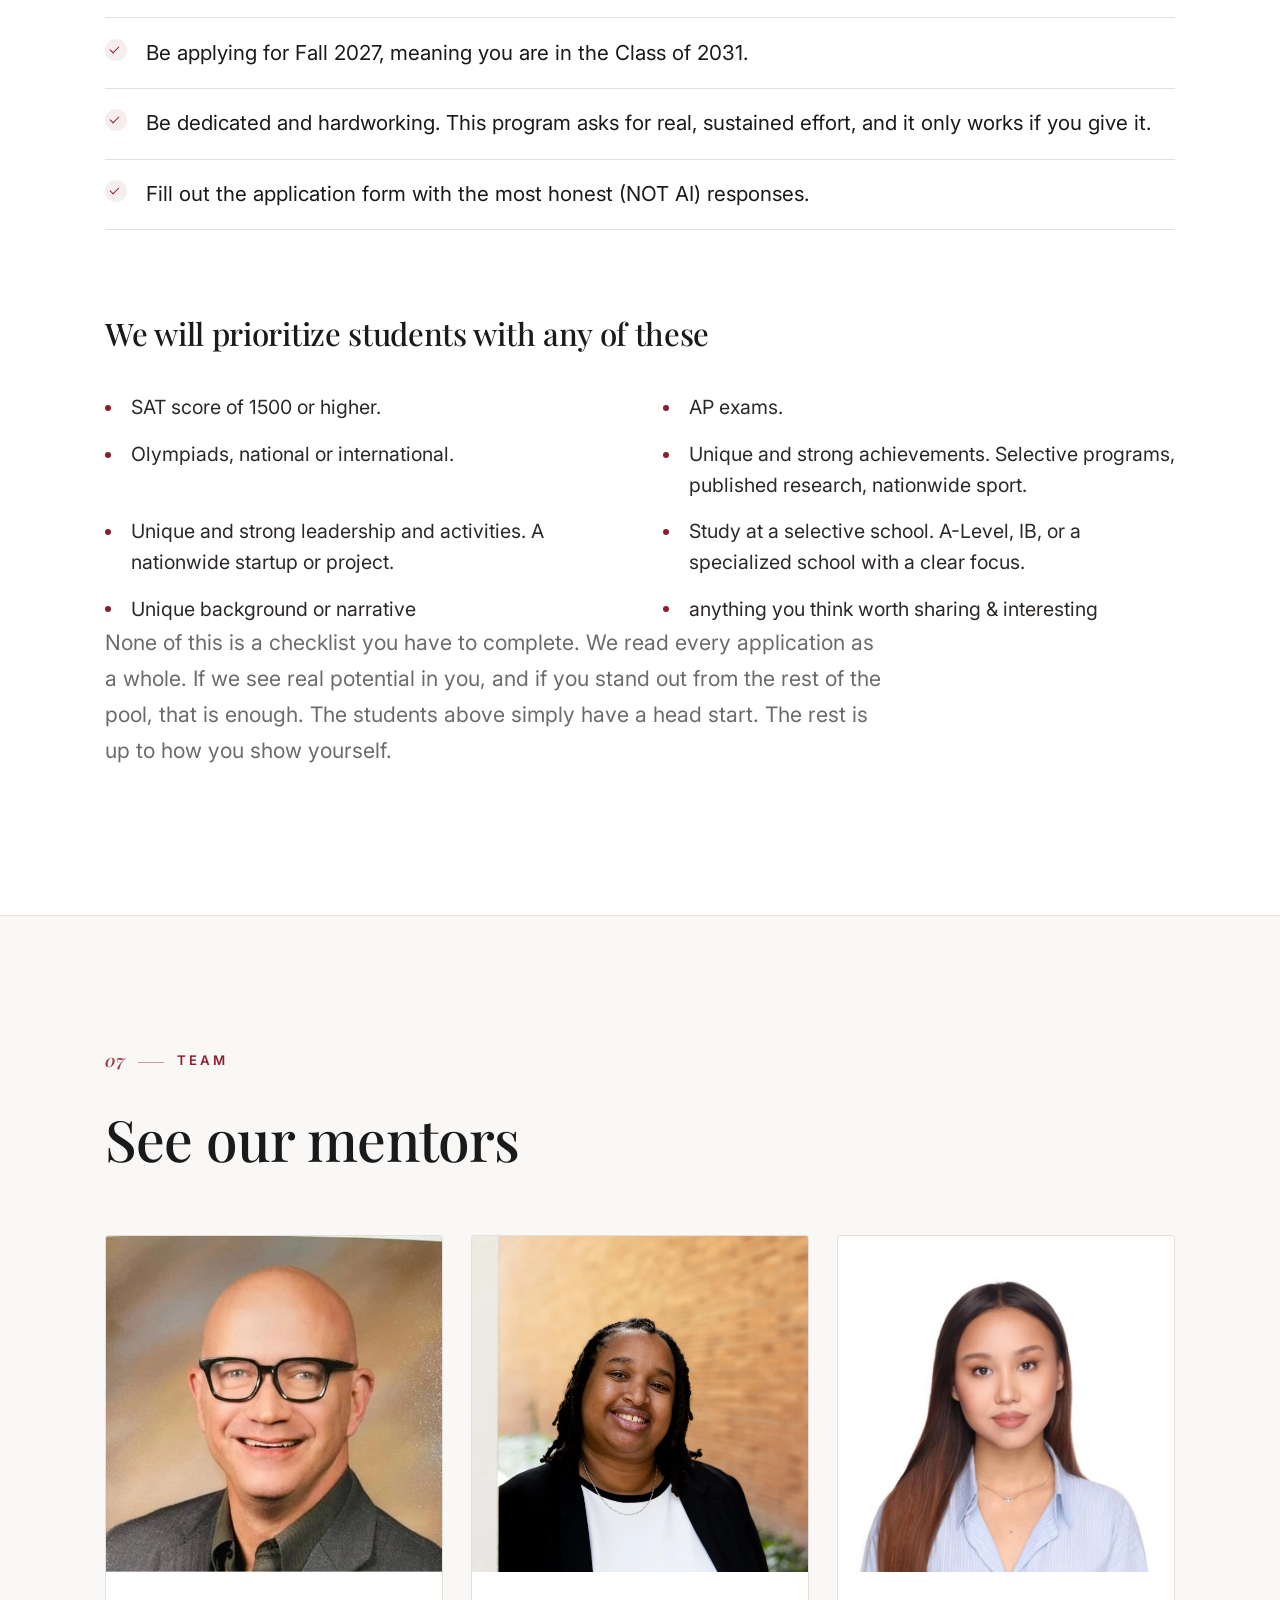
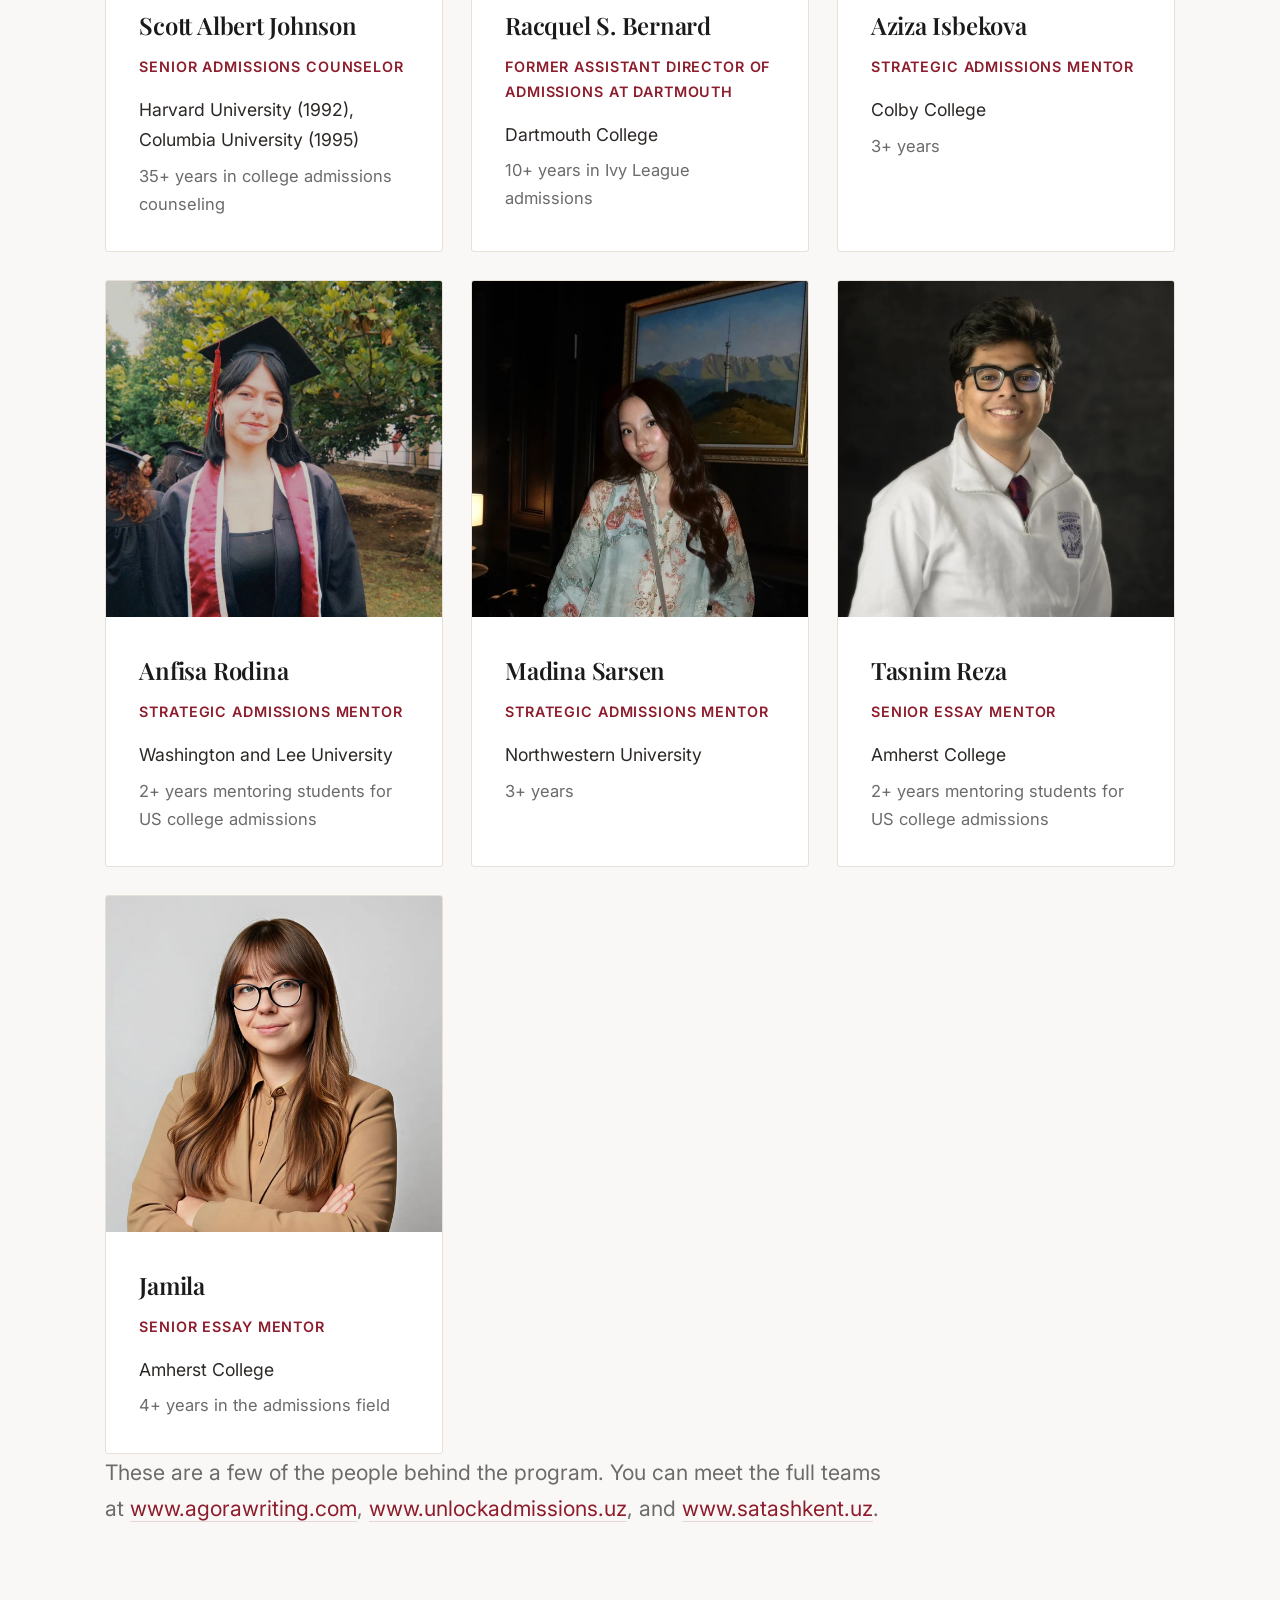
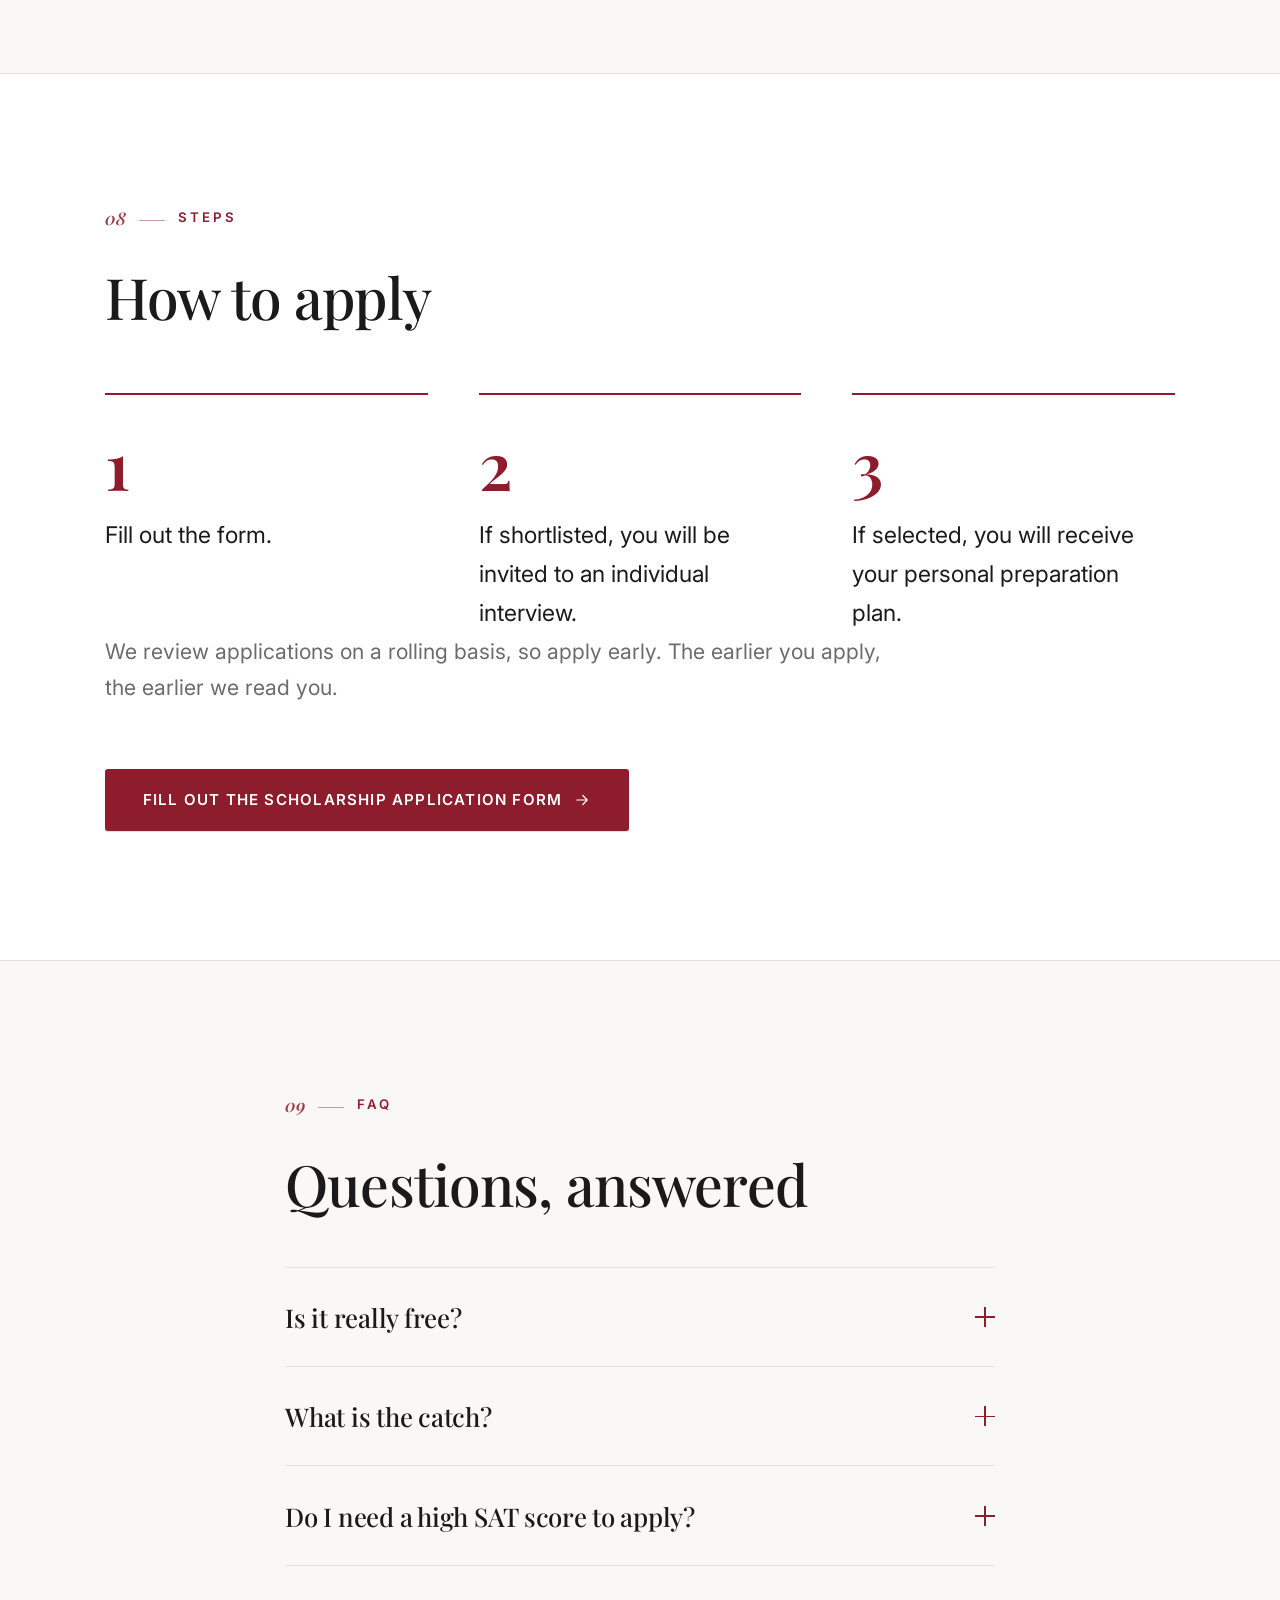
==== commit 29817921: "Fire Meta Pixel Lead from AlfaCRM form message; drop thank-you page Add a postMessage listener (in t" ====
--- a/index.html
+++ b/index.html
@@ -21,6 +21,27 @@
   src="https://www.facebook.com/tr?id=834471999337943&ev=PageView&noscript=1"
   /></noscript>
   <!-- End Meta Pixel Code -->
+
+  <!-- AlfaCRM form messages → Meta Pixel Lead + back-button redirect -->
+  <script>
+    window.addEventListener('message', function(event) {
+
+      // Catch the instant form submission message
+      if (event.data === 'alfa_crm_lead_success') {
+        if (typeof fbq === 'function') {
+          fbq('track', 'Lead');
+          console.log('Meta Pixel Success: Lead event tracked!');
+        } else {
+          console.warn('Meta Pixel (fbq) is not initialized on this page yet.');
+        }
+      }
+
+      // Catch your existing back button message to handle redirection
+      if (event.data === 'redirect') {
+        window.location.href = 'https://agora-aid.vercel.app';
+      }
+    });
+  </script>
 
   <title>Agora Aid Program — Class of 2031 · Full Scholarship</title>
   <meta
